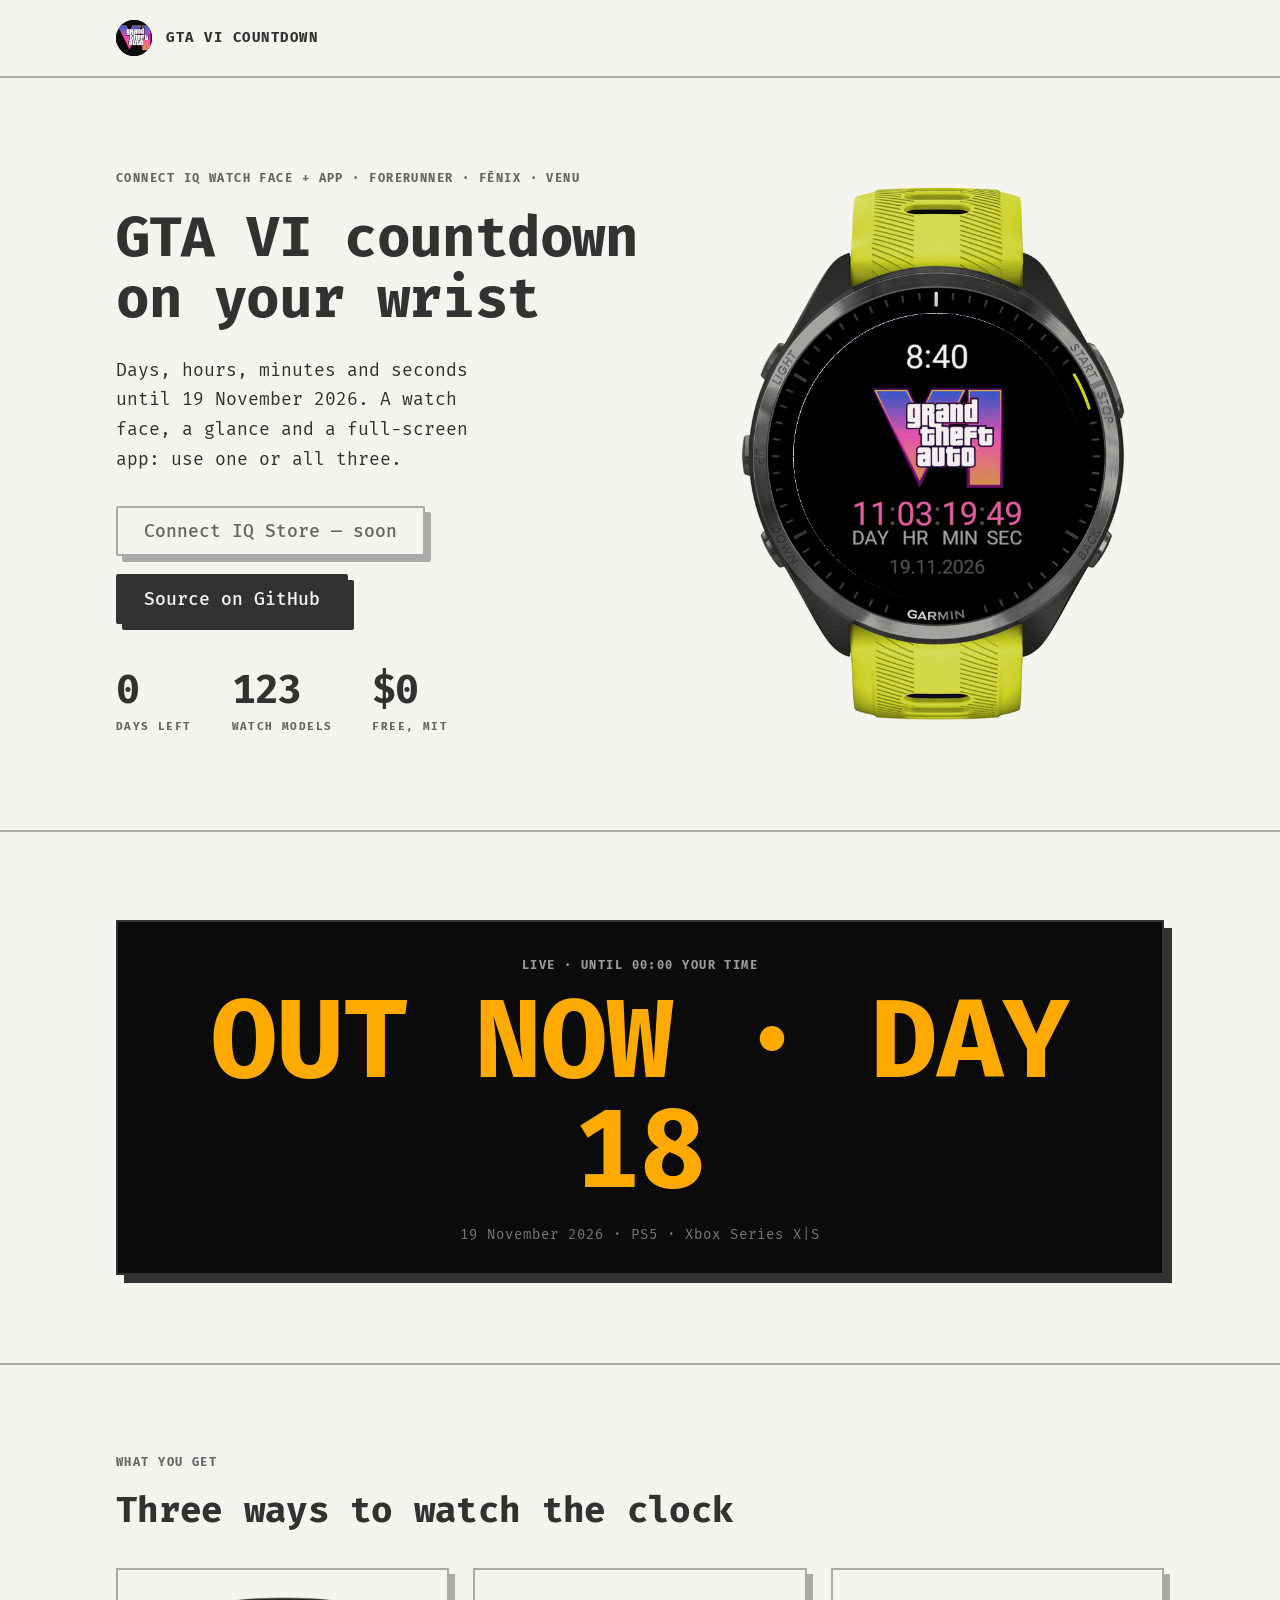
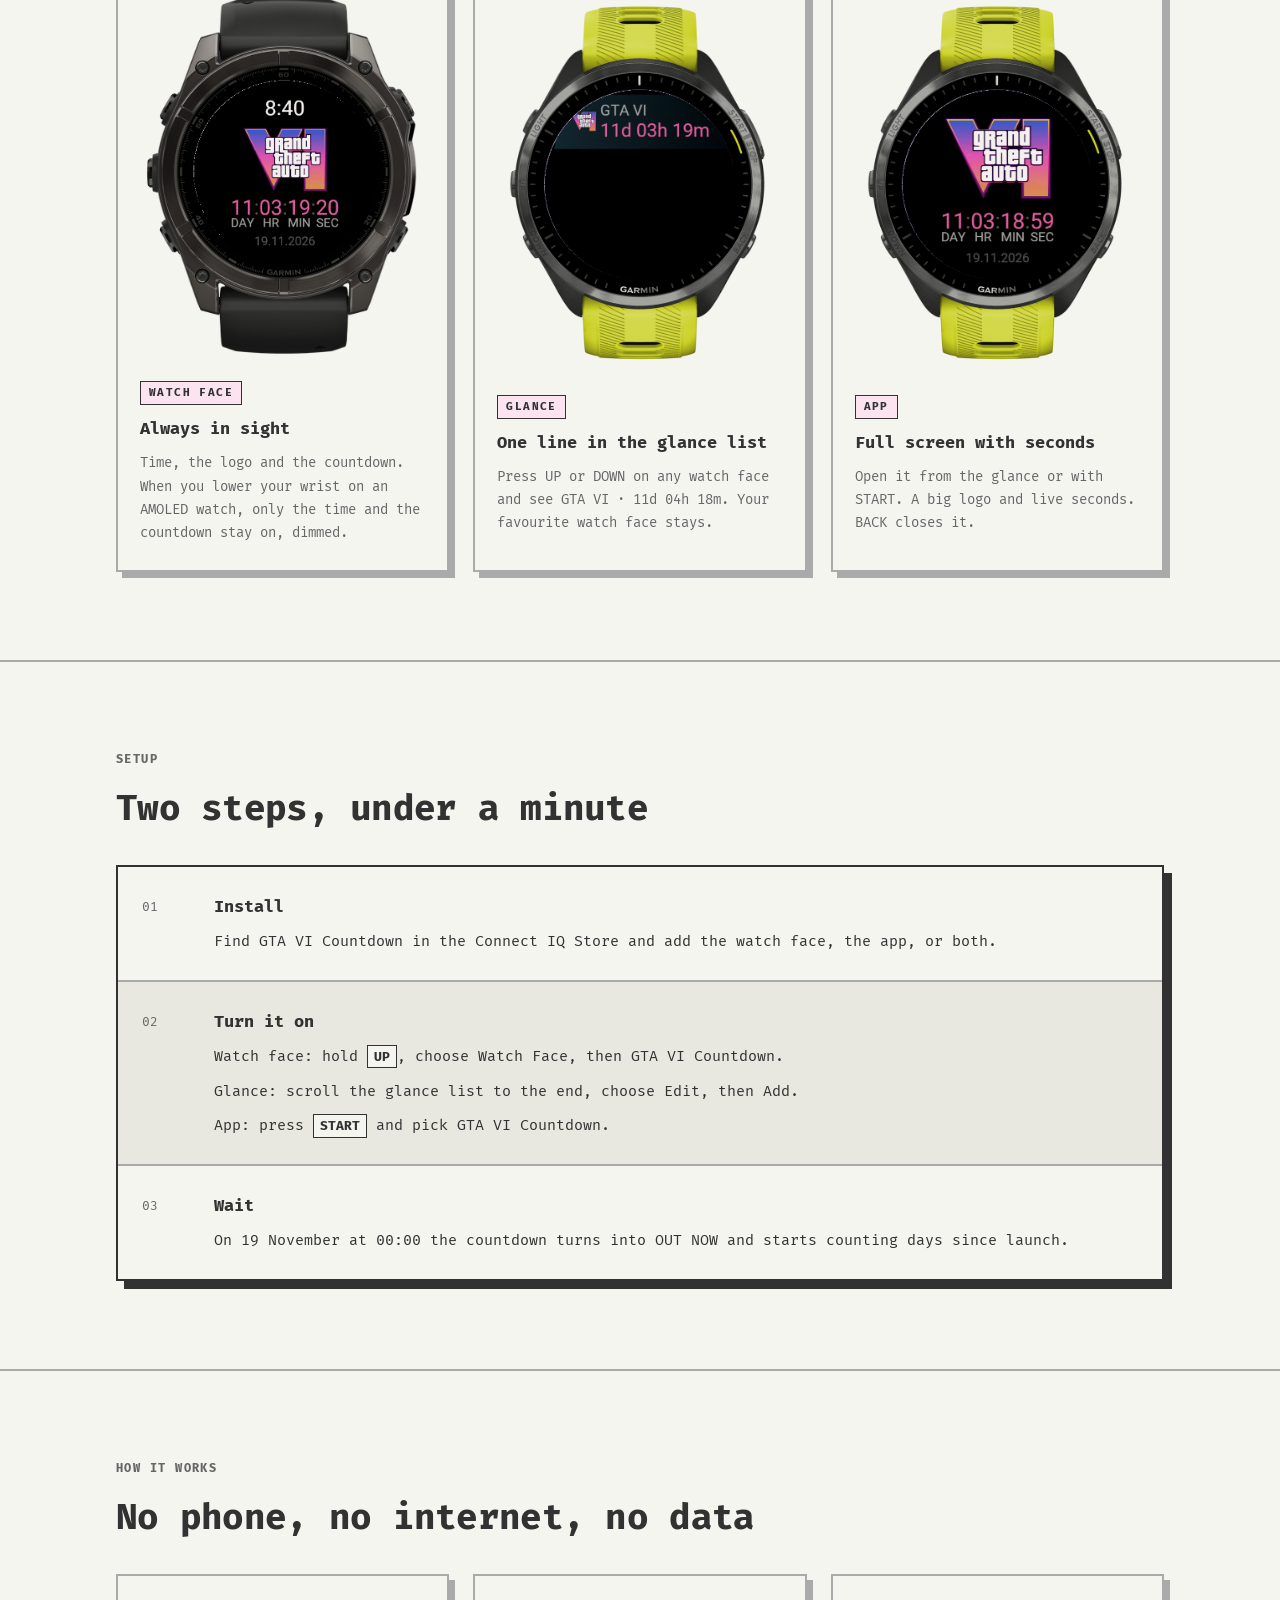
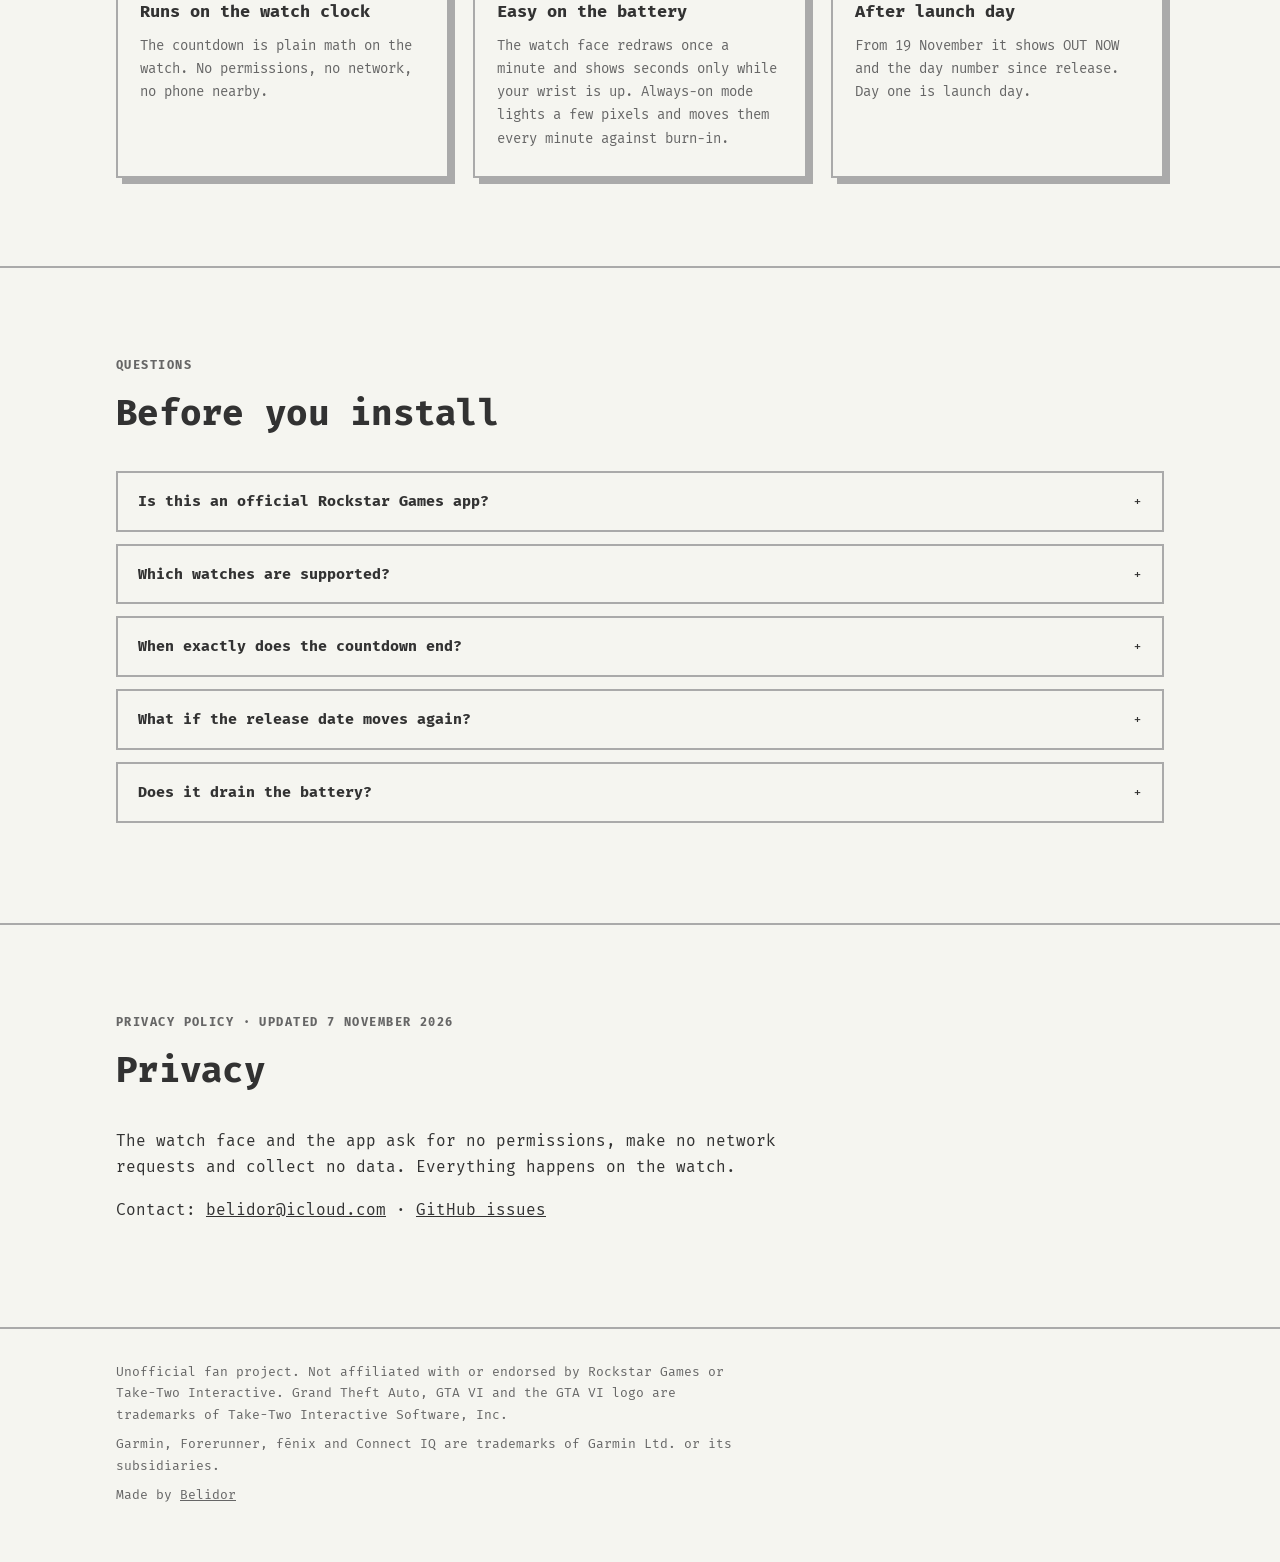
==== landing/index.html @ cf4cc546 "Deploy the landing to gta6.belidor.cc with GitHub Pages" ====
<!doctype html>
<html lang="en">
<head>
<meta charset="utf-8">
<meta name="viewport" content="width=device-width, initial-scale=1">
<title>GTA VI Countdown — on a Garmin watch</title>
<meta name="description" content="Days, hours, minutes and seconds until GTA VI, on your Garmin watch. A watch face, a glance and a full-screen app. Free and open source.">
<meta property="og:type" content="website">
<meta property="og:title" content="GTA VI Countdown on a Garmin watch">
<meta property="og:description" content="A watch face, a glance and a full-screen app that count down to 19 November 2026.">
<meta property="og:url" content="https://gta6.belidor.cc/">
<meta property="og:image" content="https://gta6.belidor.cc/img/og.png">
<meta name="twitter:card" content="summary_large_image">
<link rel="icon" href="img/icon.png">
<link rel="preconnect" href="https://fonts.googleapis.com">
<link rel="preconnect" href="https://fonts.gstatic.com" crossorigin>
<link rel="stylesheet" href="https://fonts.googleapis.com/css2?family=Fira+Mono:wght@400;500;700&display=swap">
<link rel="stylesheet" href="style.css">
</head>
<body>

<header class="top">
    <div class="wrap">
        <a class="brand" href="#"><img src="img/icon.png" alt="" width="36" height="36">GTA VI COUNTDOWN</a>
    </div>
</header>

<main>

<section class="hero">
    <div class="wrap">
        <div>
            <p class="eyebrow">Connect IQ watch face + app · Forerunner · fēnix · Venu</p>
            <h1>GTA VI countdown on your wrist</h1>
            <p class="lead">Days, hours, minutes and seconds until 19 November 2026. A watch face, a glance and a full-screen app: use one or all three.</p>
            <div class="buttons">
                <a class="btn btn-light" href="#setup">Connect IQ Store — soon</a>
                <a class="btn btn-dark" href="https://github.com/Belidor/gta6-countdown">Source on GitHub</a>
            </div>
            <div class="stats">
                <div class="stat"><b id="stat-days">12</b><span>Days left</span></div>
                <div class="stat"><b>123</b><span>Watch models</span></div>
                <div class="stat"><b>$0</b><span>Free, MIT</span></div>
            </div>
        </div>
        <div class="hero-watch">
            <img src="img/watch-face.png" width="682" height="913" alt="Forerunner 965 with the GTA VI Countdown watch face">
        </div>
    </div>
</section>

<section>
    <div class="wrap">
        <div class="live" aria-live="off">
            <p class="eyebrow">Live · until 00:00 your time</p>
            <div class="digits" id="digits">
                <div class="unit"><span class="num" data-part="d">00</span><span class="label">DAYS</span></div>
                <span class="sep">:</span>
                <div class="unit"><span class="num" data-part="h">00</span><span class="label">HRS</span></div>
                <span class="sep">:</span>
                <div class="unit"><span class="num" data-part="m">00</span><span class="label">MIN</span></div>
                <span class="sep">:</span>
                <div class="unit"><span class="num" data-part="s">00</span><span class="label">SEC</span></div>
            </div>
            <div class="out" id="out" hidden>OUT NOW</div>
            <p class="date">19 November 2026 · PS5 · Xbox Series X|S</p>
        </div>
    </div>
</section>

<section>
    <div class="wrap">
        <p class="eyebrow">What you get</p>
        <h2>Three ways to watch the clock</h2>
        <div class="cards">
            <article class="card">
                <img src="img/card-face.png" width="682" height="913" alt="fēnix 8 with the watch face" loading="lazy">
                <span class="tag">WATCH FACE</span>
                <h3>Always in sight</h3>
                <p>Time, the logo and the countdown. When you lower your wrist on an AMOLED watch, only the time and the countdown stay on, dimmed.</p>
            </article>
            <article class="card">
                <img src="img/card-glance.png" width="682" height="913" alt="The countdown in the glance list" loading="lazy">
                <span class="tag">GLANCE</span>
                <h3>One line in the glance list</h3>
                <p>Press UP or DOWN on any watch face and see GTA VI · 11d 04h 18m. Your favourite watch face stays.</p>
            </article>
            <article class="card">
                <img src="img/card-app.png" width="682" height="913" alt="The full-screen app with seconds" loading="lazy">
                <span class="tag">APP</span>
                <h3>Full screen with seconds</h3>
                <p>Open it from the glance or with START. A big logo and live seconds. BACK closes it.</p>
            </article>
        </div>
    </div>
</section>

<section id="setup">
    <div class="wrap">
        <p class="eyebrow">Setup</p>
        <h2>Two steps, under a minute</h2>
        <div class="steps">
            <div class="step">
                <span class="n">01</span>
                <div>
                    <h3>Install</h3>
                    <p>Find GTA VI Countdown in the Connect IQ Store and add the watch face, the app, or both.</p>
                </div>
            </div>
            <div class="step">
                <span class="n">02</span>
                <div>
                    <h3>Turn it on</h3>
                    <p>Watch face: hold <span class="kbd">UP</span>, choose Watch Face, then GTA VI Countdown.</p>
                    <p>Glance: scroll the glance list to the end, choose Edit, then Add.</p>
                    <p>App: press <span class="kbd">START</span> and pick GTA VI Countdown.</p>
                </div>
            </div>
            <div class="step">
                <span class="n">03</span>
                <div>
                    <h3>Wait</h3>
                    <p>On 19 November at 00:00 the countdown turns into OUT NOW and starts counting days since launch.</p>
                </div>
            </div>
        </div>
    </div>
</section>

<section>
    <div class="wrap">
        <p class="eyebrow">How it works</p>
        <h2>No phone, no internet, no data</h2>
        <div class="cards">
            <article class="card">
                <h3>Runs on the watch clock</h3>
                <p>The countdown is plain math on the watch. No permissions, no network, no phone nearby.</p>
            </article>
            <article class="card">
                <h3>Easy on the battery</h3>
                <p>The watch face redraws once a minute and shows seconds only while your wrist is up. Always-on mode lights a few pixels and moves them every minute against burn-in.</p>
            </article>
            <article class="card">
                <h3>After launch day</h3>
                <p>From 19 November it shows OUT NOW and the day number since release. Day one is launch day.</p>
            </article>
        </div>
    </div>
</section>

<section>
    <div class="wrap">
        <p class="eyebrow">Questions</p>
        <h2>Before you install</h2>
        <details>
            <summary>Is this an official Rockstar Games app?</summary>
            <div class="answer"><p>No. It is an unofficial fan project. It is not affiliated with or endorsed by Rockstar Games or Take-Two Interactive.</p></div>
        </details>
        <details>
            <summary>Which watches are supported?</summary>
            <div class="answer">
                <p>123 Garmin models with Connect IQ 3.0 or newer and a color screen: Forerunner, fēnix, epix, Enduro, Venu, vívoactive, MARQ, Descent, D2, Approach and Instinct 3 AMOLED.</p>
                <p>The glance needs Connect IQ 4.0 or newer, for example Forerunner 965, fēnix 7 or Venu 2. On older watches the app is in the apps list.</p>
            </div>
        </details>
        <details>
            <summary>When exactly does the countdown end?</summary>
            <div class="answer"><p>At 00:00 on 19 November by your watch clock, in your time zone. Store unlock times can differ by region.</p></div>
        </details>
        <details>
            <summary>What if the release date moves again?</summary>
            <div class="answer"><p>The date gets updated, and Connect IQ delivers the update to your watch.</p></div>
        </details>
        <details>
            <summary>Does it drain the battery?</summary>
            <div class="answer"><p>No more than a regular digital watch face. It draws text once a minute, and seconds only while your wrist is up.</p></div>
        </details>
    </div>
</section>

<section class="privacy" id="privacy">
    <div class="wrap">
        <p class="eyebrow">Privacy policy · updated 7 November 2026</p>
        <h2>Privacy</h2>
        <p>The watch face and the app ask for no permissions, make no network requests and collect no data. Everything happens on the watch.</p>
        <p>Contact: <a href="mailto:belidor@icloud.com">belidor@icloud.com</a> · <a href="https://github.com/Belidor/gta6-countdown/issues">GitHub issues</a></p>
    </div>
</section>

</main>

<footer>
    <div class="wrap">
        <p>Unofficial fan project. Not affiliated with or endorsed by Rockstar Games or Take-Two Interactive. Grand Theft Auto, GTA VI and the GTA VI logo are trademarks of Take-Two Interactive Software, Inc.</p>
        <p>Garmin, Forerunner, fēnix and Connect IQ are trademarks of Garmin Ltd. or its subsidiaries.</p>
        <p>Made by <a href="https://github.com/Belidor">Belidor</a></p>
    </div>
</footer>

<script src="main.js"></script>
</body>
</html>
---- landing/style.css ----
:root {
    --bg: #F5F5F0;
    --fg: #323232;
    --surface: #E8E8E0;
    --accent: #FBE4EF;
    --border: #AAAAAA;
    --muted: #666666;
    --pink: #E0338A;
    --pink-screen: #FF55AA;
    --orange: #FFAA00;
    --screen: #0B0B0B;
    --mono: 'Fira Mono', ui-monospace, 'Courier New', monospace;
}

* { box-sizing: border-box; }

html { -webkit-text-size-adjust: 100%; }

body {
    margin: 0;
    background: var(--bg);
    color: var(--fg);
    font-family: var(--mono);
    font-size: 16px;
    line-height: 1.65;
}

a { color: inherit; }

code, pre { font-family: var(--mono); }

.wrap {
    max-width: 1080px;
    margin: 0 auto;
    padding: 0 16px;
}

/* Header */
.top {
    border-bottom: 2px solid var(--border);
}
.top .wrap {
    display: flex;
    align-items: center;
    justify-content: space-between;
    height: 76px;
}
.brand {
    display: flex;
    align-items: center;
    gap: 14px;
    text-decoration: none;
    font-weight: 700;
    letter-spacing: 1.5px;
    font-size: 14px;
}
.brand img { width: 36px; height: 36px; border-radius: 50%; background: var(--screen); }

/* Section scaffolding */
section { padding: 88px 0; }
section + section { border-top: 2px solid var(--border); }
.eyebrow {
    margin: 0 0 18px;
    font-size: 12px;
    font-weight: 700;
    letter-spacing: 1.44px;
    color: var(--muted);
    text-transform: uppercase;
}
h1 {
    margin: 0 0 26px;
    font-size: clamp(38px, 6vw, 56px);
    line-height: 1.1;
    letter-spacing: -1.4px;
    font-weight: 700;
}
h2 {
    margin: 0 0 36px;
    font-size: clamp(28px, 4vw, 36px);
    line-height: 1.15;
    letter-spacing: -0.72px;
    font-weight: 700;
}
h3 { margin: 0 0 8px; font-size: 17px; font-weight: 700; }
.lead { margin: 0 0 32px; font-size: 18px; max-width: 34ch; }
.muted { color: var(--muted); }

/* Hero */
.hero .wrap {
    display: grid;
    grid-template-columns: minmax(0, 1.1fr) minmax(0, 0.9fr);
    gap: 40px;
    align-items: center;
}
.hero-watch { display: flex; justify-content: center; }
.hero-watch img { width: min(100%, 430px); height: auto; mix-blend-mode: multiply; }

.buttons { display: flex; flex-wrap: wrap; gap: 18px; margin-bottom: 44px; }
.btn {
    display: inline-block;
    padding: 14px 26px;
    font: 500 18px/1 var(--mono);
    text-decoration: none;
    border: 2px solid var(--fg);
    border-radius: 2px;
    box-shadow: 6px 6px 0 var(--fg);
    transition: transform 0.08s, box-shadow 0.08s;
}
.btn:hover { transform: translate(2px, 2px); box-shadow: 4px 4px 0 var(--fg); }
.btn:active { transform: translate(6px, 6px); box-shadow: 0 0 0 var(--fg); }
.btn-dark { background: var(--fg); color: var(--bg); }
.btn-light { background: var(--bg); color: var(--muted); border-color: var(--border); box-shadow: 6px 6px 0 var(--border); }
.btn-light:hover { box-shadow: 4px 4px 0 var(--border); }

.stats { display: flex; flex-wrap: wrap; gap: 40px; }
.stat b { display: block; font-size: 40px; line-height: 1.1; letter-spacing: -1px; }
.stat span { font-size: 11px; font-weight: 700; letter-spacing: 1.4px; color: var(--muted); text-transform: uppercase; }

/* Live countdown */
.live {
    border: 2px solid var(--fg);
    box-shadow: 8px 8px 0 var(--fg);
    background: var(--screen);
    color: #fff;
    padding: 34px 24px 26px;
    text-align: center;
}
.live .eyebrow { color: #9a9a9a; margin-bottom: 10px; }
.digits {
    display: flex;
    justify-content: center;
    align-items: flex-start;
    gap: clamp(4px, 1.5vw, 14px);
    font-weight: 500;
}
.digits .unit { display: flex; flex-direction: column; align-items: center; }
.digits .num {
    font-size: clamp(44px, 11vw, 120px);
    line-height: 1;
    color: var(--pink-screen);
    font-variant-numeric: tabular-nums;
}
.digits .sep { font-size: clamp(44px, 11vw, 120px); line-height: 1; color: #555; }
.digits .label { margin-top: 10px; font-size: clamp(11px, 1.6vw, 14px); letter-spacing: 2px; color: #aaa; }
.live .out { font-size: clamp(44px, 11vw, 110px); line-height: 1; color: var(--orange); font-weight: 700; }
.live .date { margin: 18px 0 0; color: #777; font-size: 14px; letter-spacing: 1px; }

/* Cards */
.cards { display: grid; grid-template-columns: repeat(3, minmax(0, 1fr)); gap: 24px; }
.card {
    border: 2px solid var(--border);
    background: var(--bg);
    box-shadow: 6px 6px 0 var(--border);
    padding: 22px 22px 26px;
}
.card img { display: block; width: 100%; height: auto; margin: 0 0 18px; mix-blend-mode: multiply; }
.card p { margin: 0; font-size: 14px; color: var(--muted); }
.card .tag {
    display: inline-block;
    margin-bottom: 10px;
    padding: 2px 8px;
    font-size: 11px;
    font-weight: 700;
    letter-spacing: 1.4px;
    background: var(--accent);
    border: 1px solid var(--fg);
}

/* Steps */
.steps { border: 2px solid var(--fg); box-shadow: 8px 8px 0 var(--fg); }
.step { display: grid; grid-template-columns: 56px minmax(0, 1fr); gap: 16px; padding: 26px 24px; }
.step + .step { border-top: 2px solid var(--border); }
.step:nth-child(even) { background: var(--surface); }
.step .n { font-size: 13px; color: var(--muted); padding-top: 3px; }
.step p { margin: 0 0 10px; font-size: 15px; }
.step p:last-child { margin-bottom: 0; }
.kbd {
    display: inline-block;
    padding: 0 6px;
    border: 1px solid var(--fg);
    background: var(--bg);
    font-size: 13px;
    font-weight: 700;
}

/* FAQ */
details {
    border: 2px solid var(--border);
    background: var(--bg);
    margin-bottom: 12px;
}
summary {
    list-style: none;
    cursor: pointer;
    padding: 16px 20px;
    font-weight: 700;
    font-size: 15px;
    display: flex;
    justify-content: space-between;
    gap: 16px;
}
summary::-webkit-details-marker { display: none; }
summary::after { content: '+'; font-weight: 400; }
details[open] summary::after { content: '−'; }
details[open] { border-color: var(--fg); }
details .answer { padding: 0 20px 18px; font-size: 15px; color: var(--muted); }
details .answer p { margin: 0 0 10px; }

/* Privacy + footer */
.privacy p { max-width: 70ch; }
footer { border-top: 2px solid var(--border); padding: 32px 0 48px; font-size: 13px; color: var(--muted); }
footer p { margin: 0 0 8px; max-width: 80ch; }

/* Phones */
@media (max-width: 820px) {
    section { padding: 60px 0; }
    .hero .wrap { grid-template-columns: minmax(0, 1fr); }
    .hero-watch { order: -1; }
    .hero-watch img { width: min(78%, 340px); }
    .cards { grid-template-columns: minmax(0, 1fr); }
    .stats { gap: 28px; }
    .step { grid-template-columns: minmax(0, 1fr); gap: 4px; padding: 22px 18px; }
    .live { padding: 26px 10px 20px; box-shadow: 6px 6px 0 var(--fg); }
}

[hidden] { display: none !important; }
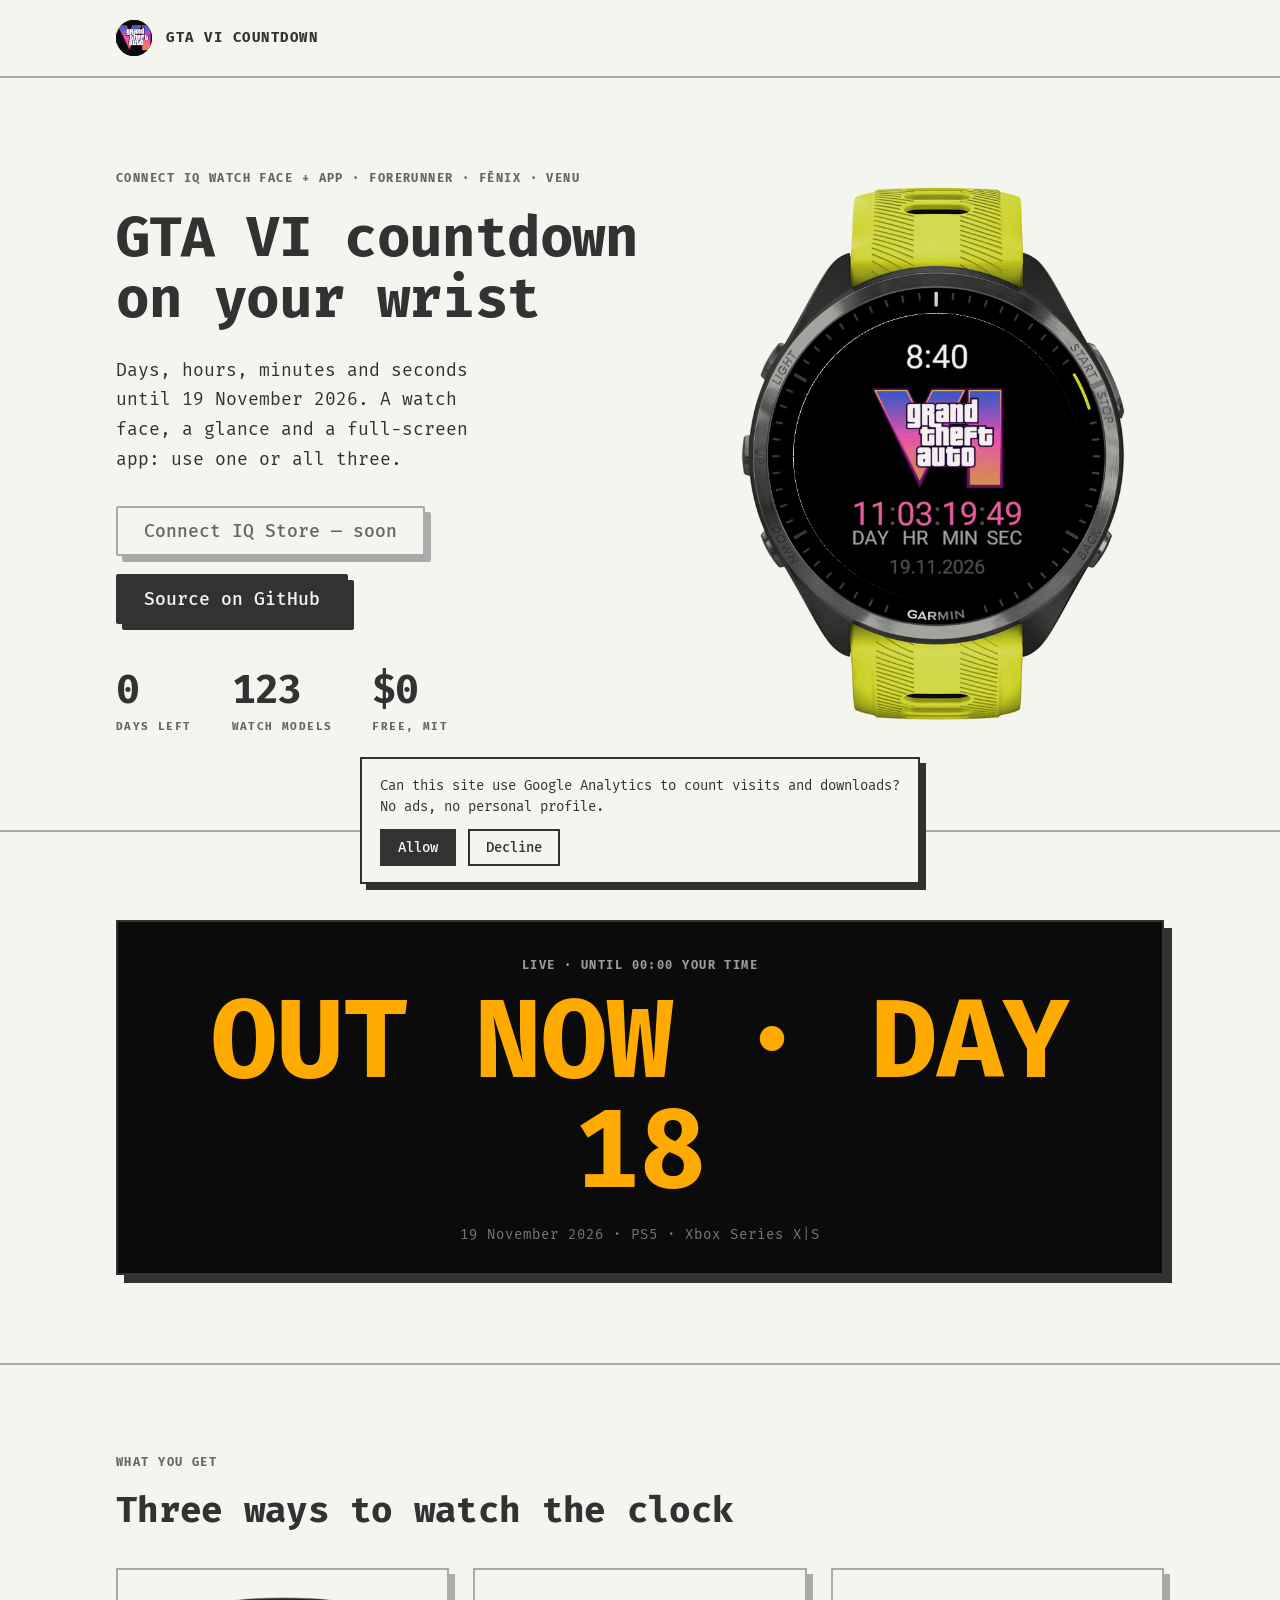
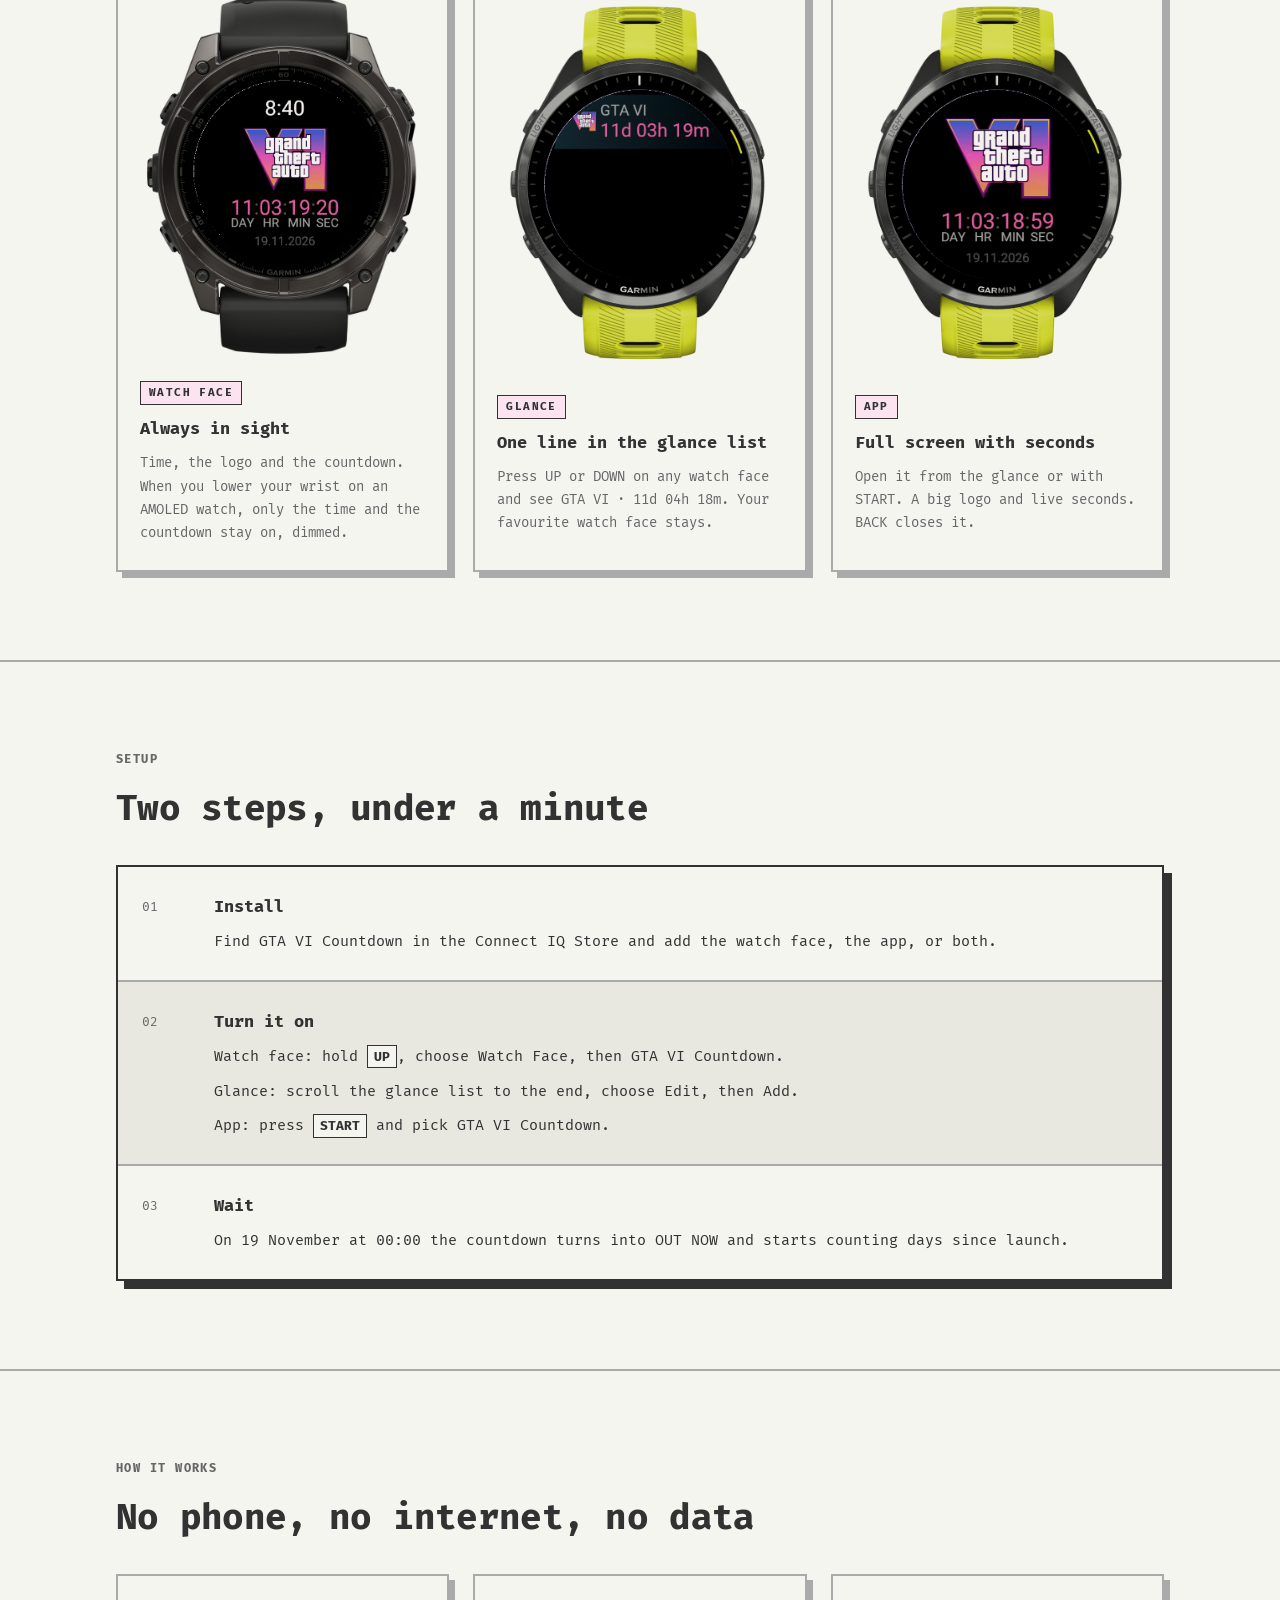
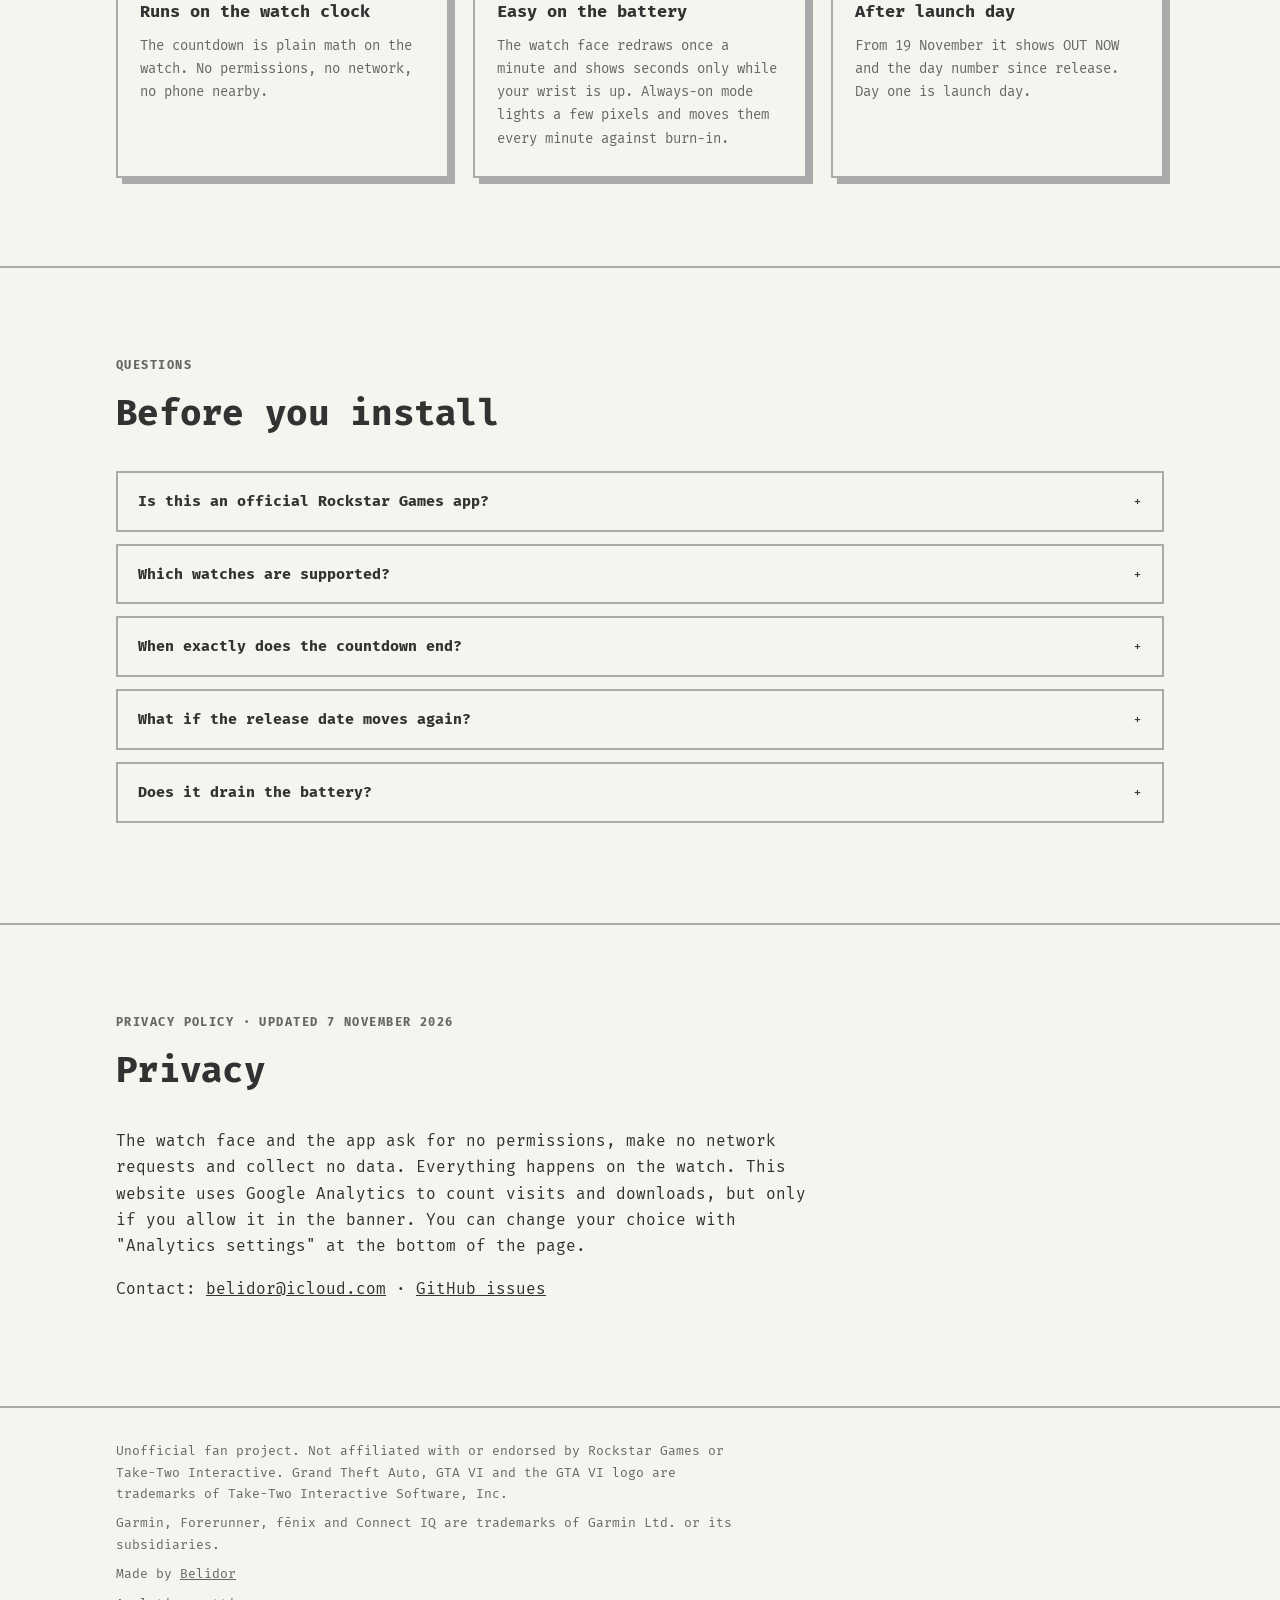
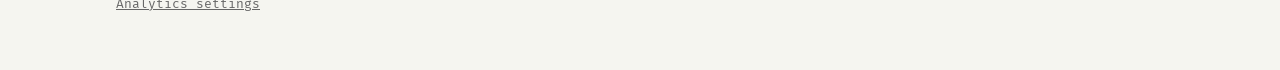
==== commit 4cd73e41: "Landing: 3 design variants with game frames, sideload install section, Google Analytics with consent" ====
--- a/landing/index.html
+++ b/landing/index.html
@@ -8,8 +8,8 @@
 <meta property="og:type" content="website">
 <meta property="og:title" content="GTA VI Countdown on a Garmin watch">
 <meta property="og:description" content="A watch face, a glance and a full-screen app that count down to 19 November 2026.">
-<meta property="og:url" content="https://gta6.belidor.cc/">
-<meta property="og:image" content="https://gta6.belidor.cc/img/og.png">
+<meta property="og:url" content="https://gta6-garmin.belidor.cc/">
+<meta property="og:image" content="https://gta6-garmin.belidor.cc/img/og.png">
 <meta name="twitter:card" content="summary_large_image">
 <link rel="icon" href="img/icon.png">
 <link rel="preconnect" href="https://fonts.googleapis.com">
@@ -182,7 +182,7 @@
     <div class="wrap">
         <p class="eyebrow">Privacy policy · updated 7 November 2026</p>
         <h2>Privacy</h2>
-        <p>The watch face and the app ask for no permissions, make no network requests and collect no data. Everything happens on the watch.</p>
+        <p>The watch face and the app ask for no permissions, make no network requests and collect no data. Everything happens on the watch. This website uses Google Analytics to count visits and downloads, but only if you allow it in the banner. You can change your choice with "Analytics settings" at the bottom of the page.</p>
         <p>Contact: <a href="mailto:belidor@icloud.com">belidor@icloud.com</a> · <a href="https://github.com/Belidor/gta6-countdown/issues">GitHub issues</a></p>
     </div>
 </section>
@@ -198,5 +198,6 @@
 </footer>
 
 <script src="main.js"></script>
+<script src="analytics.js" defer></script>
 </body>
 </html>
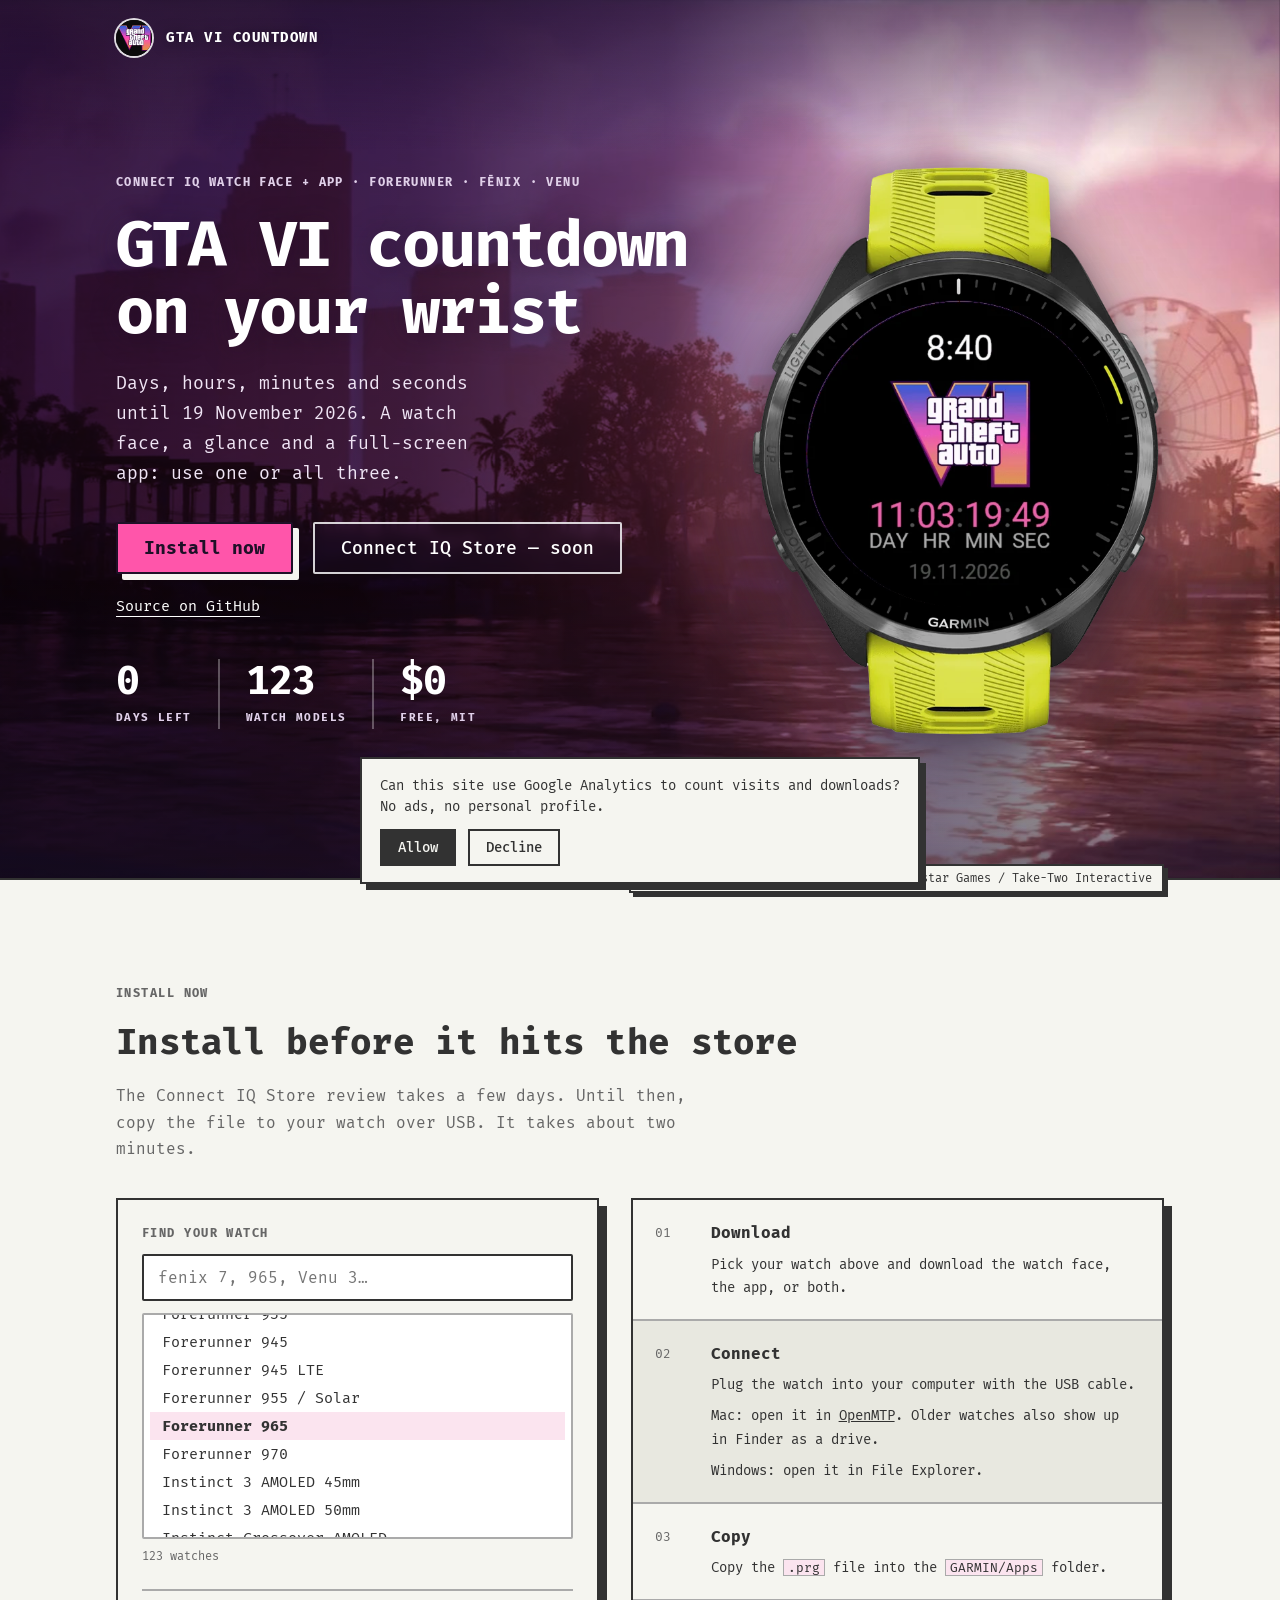
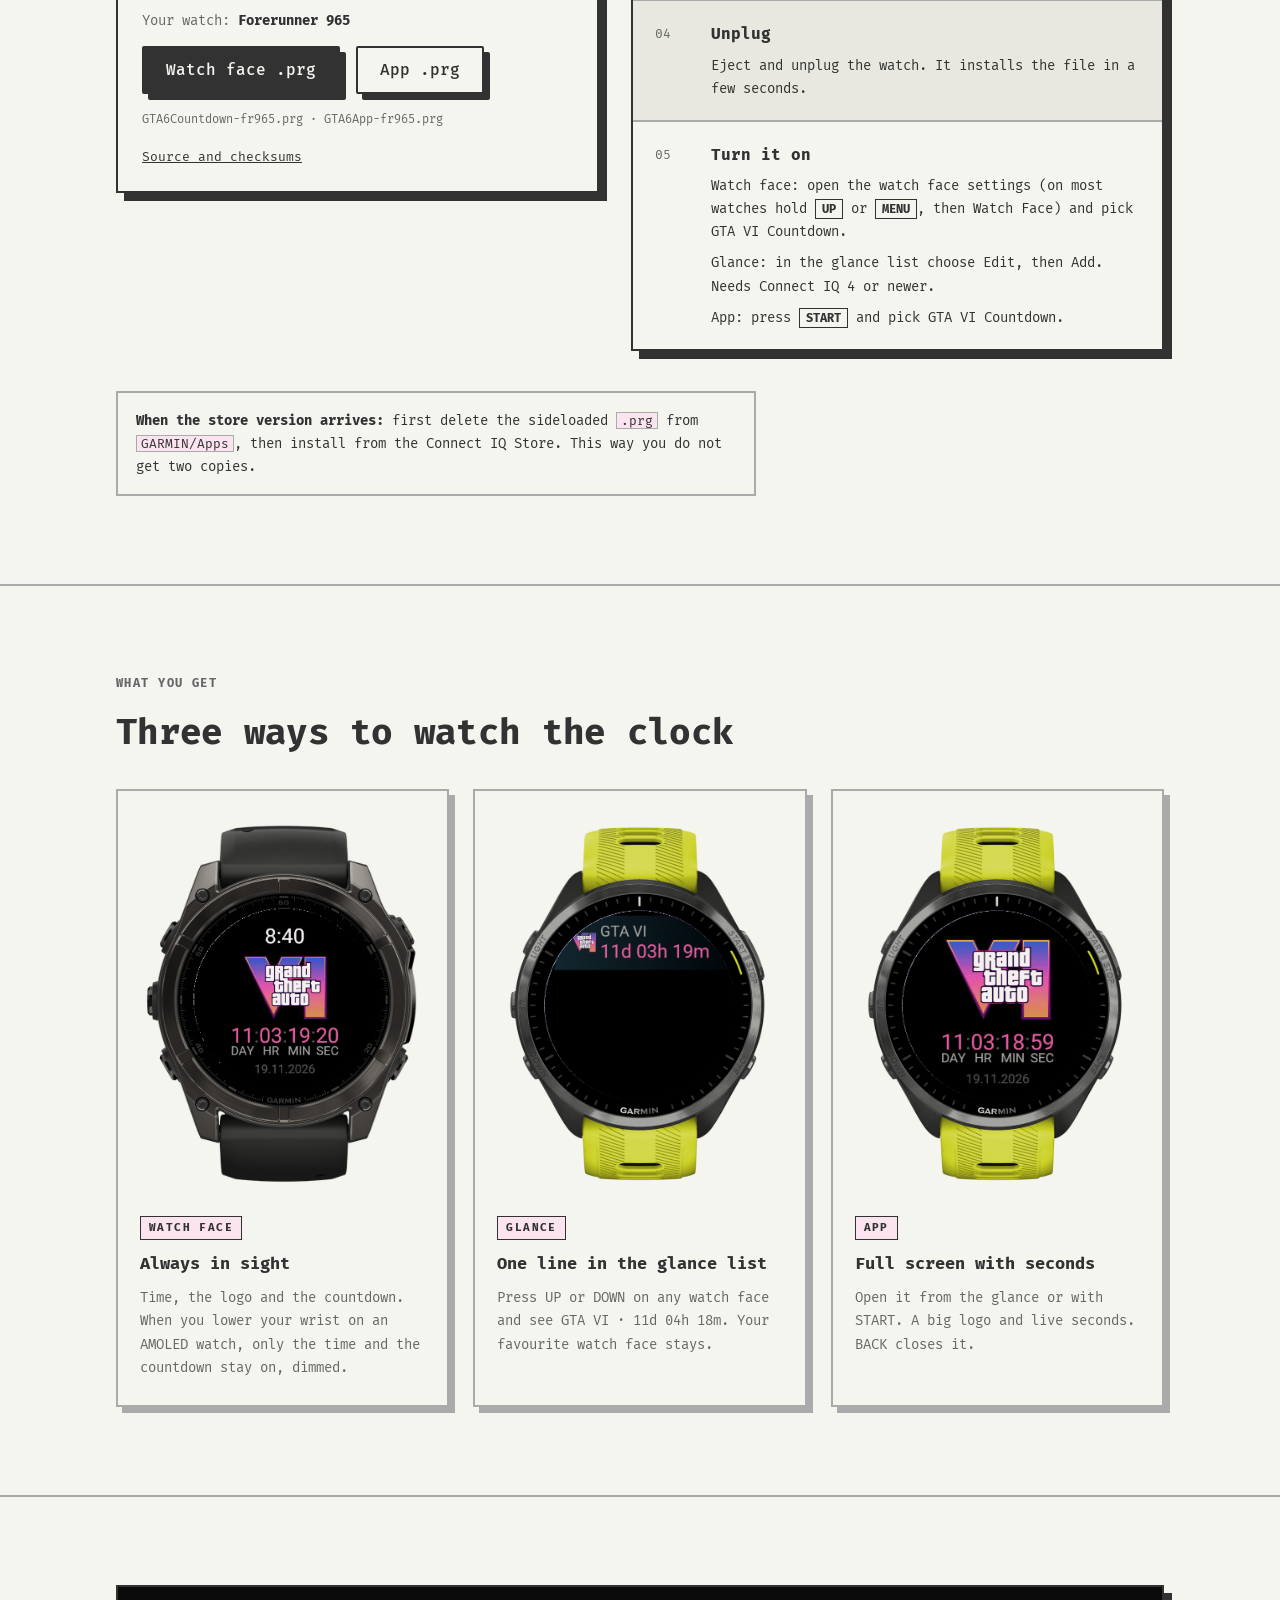
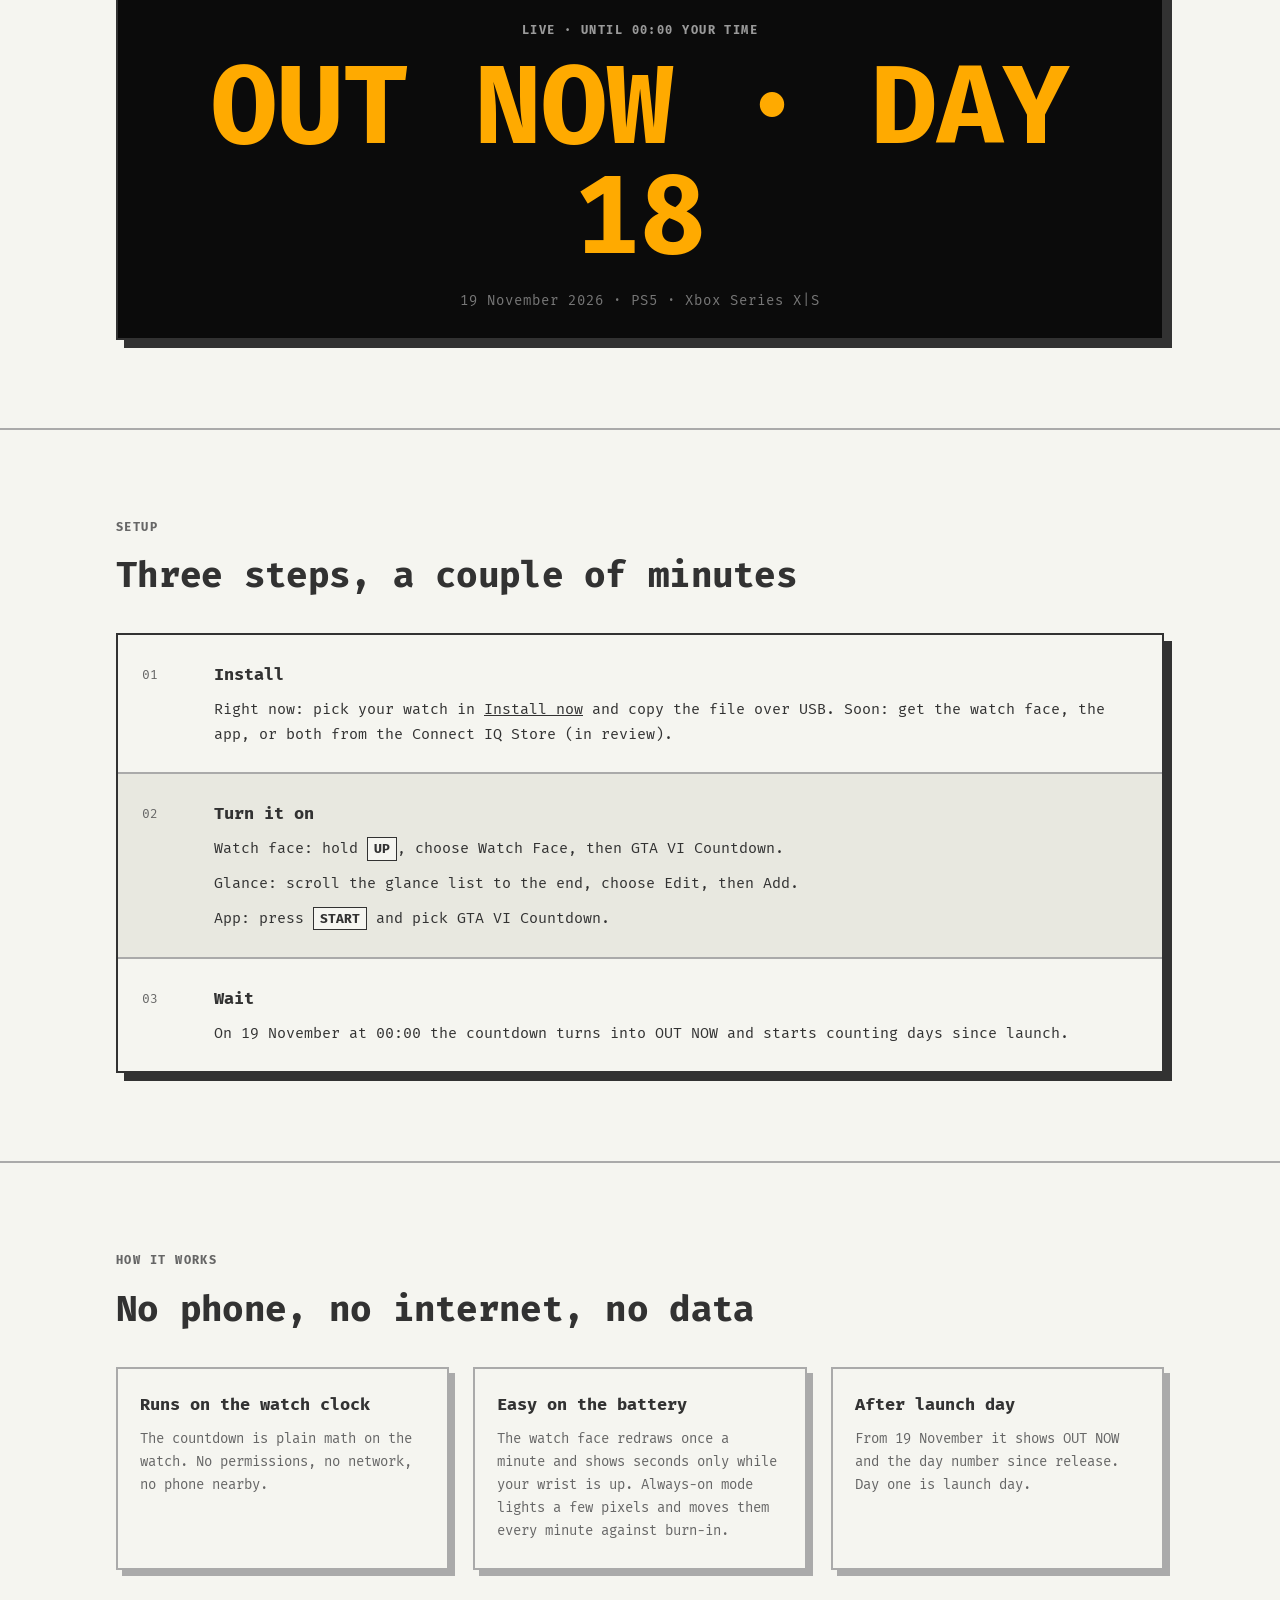
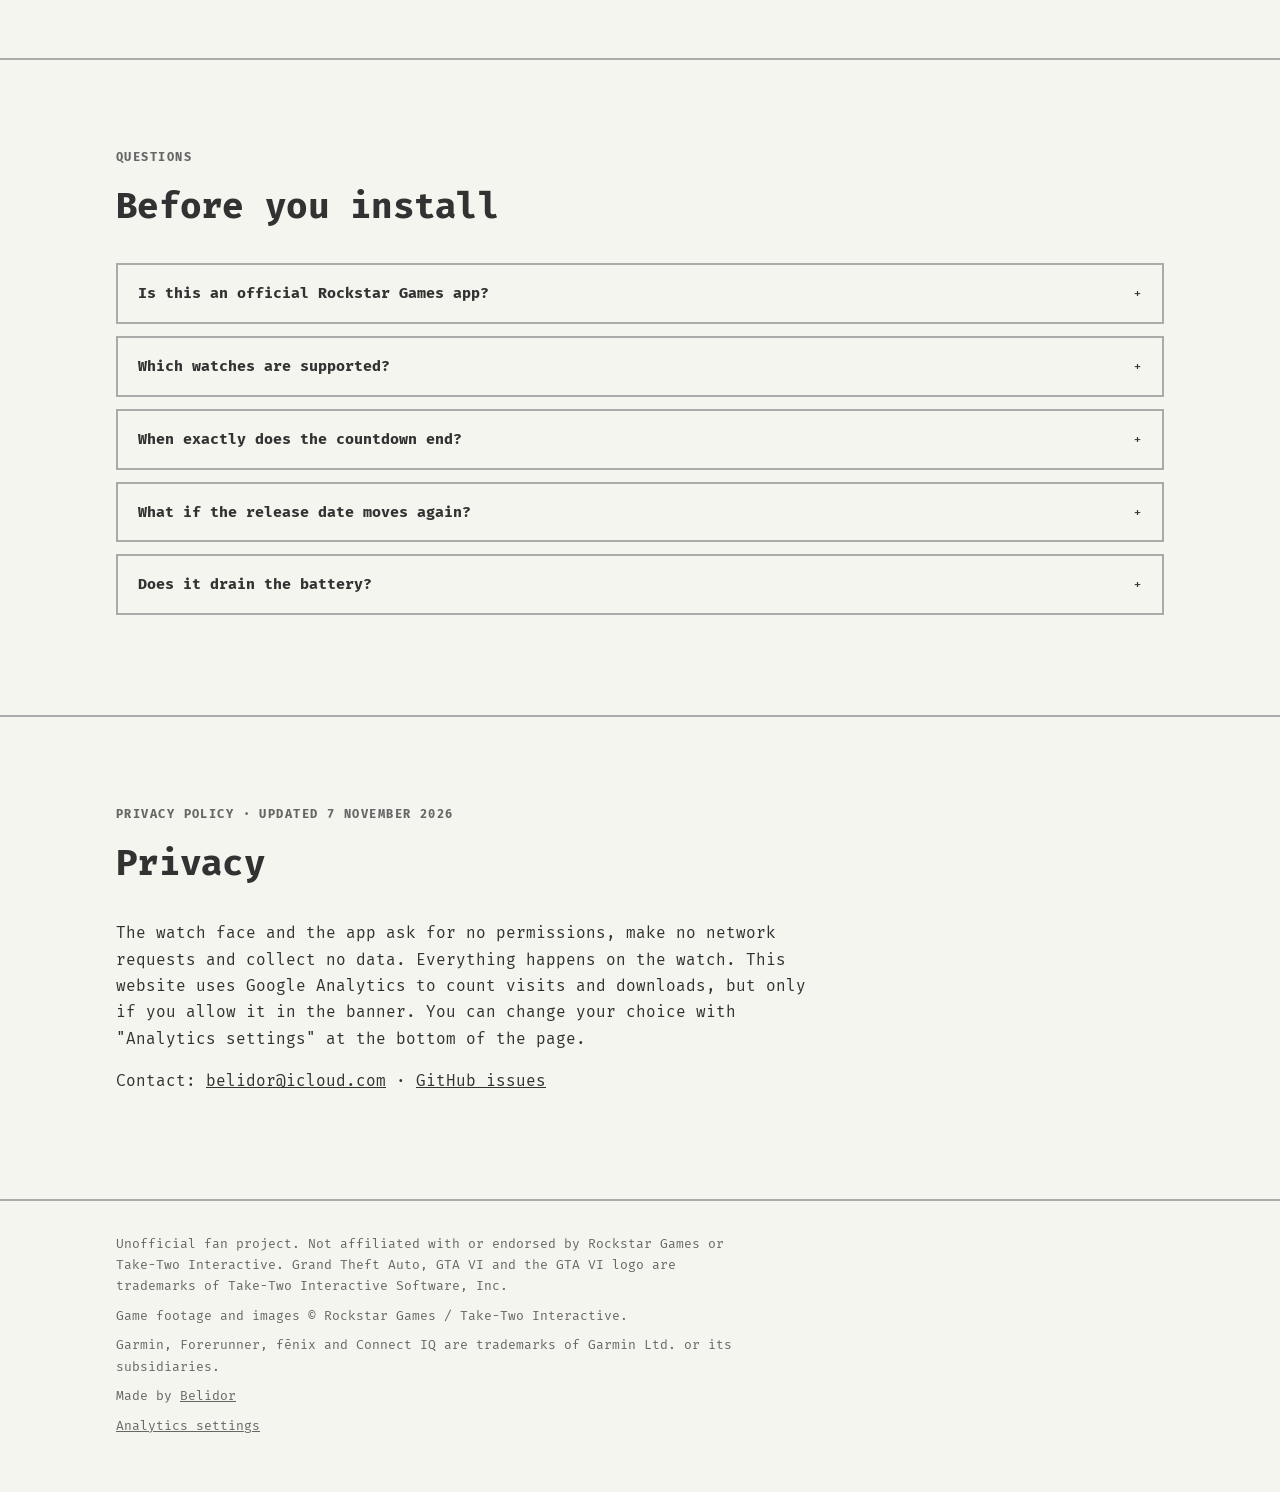
==== commit a80cecd5: "Main page: variant A with three-ways above the countdown; friendly README with banners" ====
--- a/landing/index.html
+++ b/landing/index.html
@@ -5,6 +5,7 @@
 <meta name="viewport" content="width=device-width, initial-scale=1">
 <title>GTA VI Countdown — on a Garmin watch</title>
 <meta name="description" content="Days, hours, minutes and seconds until GTA VI, on your Garmin watch. A watch face, a glance and a full-screen app. Free and open source.">
+<meta name="theme-color" content="#1E1027">
 <meta property="og:type" content="website">
 <meta property="og:title" content="GTA VI Countdown on a Garmin watch">
 <meta property="og:description" content="A watch face, a glance and a full-screen app that count down to 19 November 2026.">
@@ -12,10 +13,14 @@
 <meta property="og:image" content="https://gta6-garmin.belidor.cc/img/og.png">
 <meta name="twitter:card" content="summary_large_image">
 <link rel="icon" href="img/icon.png">
+<link rel="preload" as="image" href="img/game/vice-sunset-phone.jpg" media="(max-width: 640px)" fetchpriority="high">
+<link rel="preload" as="image" href="img/game/vice-sunset-1920.jpg" imagesrcset="img/game/vice-sunset-960.jpg 960w, img/game/vice-sunset-1920.jpg 1920w" imagesizes="max(100vw, 1720px)" media="(min-width: 641px)" fetchpriority="high">
 <link rel="preconnect" href="https://fonts.googleapis.com">
 <link rel="preconnect" href="https://fonts.gstatic.com" crossorigin>
 <link rel="stylesheet" href="https://fonts.googleapis.com/css2?family=Fira+Mono:wght@400;500;700&display=swap">
 <link rel="stylesheet" href="style.css">
+<link rel="stylesheet" href="install/install.css">
+<link rel="stylesheet" href="home.css">
 </head>
 <body>
 
@@ -27,24 +32,124 @@
 
 <main>
 
-<section class="hero">
-    <div class="wrap">
-        <div>
+<section class="cine" aria-labelledby="cine-title">
+    <picture class="cine-photo">
+        <source media="(max-width: 640px)" srcset="img/game/vice-sunset-phone.jpg" width="640" height="960">
+        <img src="img/game/vice-sunset-1920.jpg"
+             srcset="img/game/vice-sunset-960.jpg 960w, img/game/vice-sunset-1920.jpg 1920w"
+             sizes="max(100vw, 1720px)"
+             width="1920" height="960" alt="" fetchpriority="high" decoding="async">
+    </picture>
+    <div class="cine-shade" aria-hidden="true"></div>
+
+    <div class="wrap cine-grid">
+        <div class="cine-copy">
             <p class="eyebrow">Connect IQ watch face + app · Forerunner · fēnix · Venu</p>
-            <h1>GTA VI countdown on your wrist</h1>
+            <h1 id="cine-title"><span class="cine-line">GTA VI countdown</span> on your wrist</h1>
             <p class="lead">Days, hours, minutes and seconds until 19 November 2026. A watch face, a glance and a full-screen app: use one or all three.</p>
-            <div class="buttons">
-                <a class="btn btn-light" href="#setup">Connect IQ Store — soon</a>
-                <a class="btn btn-dark" href="https://github.com/Belidor/gta6-countdown">Source on GitHub</a>
-            </div>
+            <div class="cine-actions">
+                <a class="cine-btn cine-btn-primary" href="#install">Install now</a>
+                <a class="cine-btn cine-btn-ghost" href="#install">Connect IQ Store — soon</a>
+            </div>
+            <p class="cine-source"><a href="https://github.com/Belidor/gta6-countdown">Source on GitHub</a></p>
             <div class="stats">
                 <div class="stat"><b id="stat-days">12</b><span>Days left</span></div>
                 <div class="stat"><b>123</b><span>Watch models</span></div>
                 <div class="stat"><b>$0</b><span>Free, MIT</span></div>
             </div>
         </div>
-        <div class="hero-watch">
-            <img src="img/watch-face.png" width="682" height="913" alt="Forerunner 965 with the GTA VI Countdown watch face">
+        <div class="cine-watch">
+            <picture>
+                <source type="image/webp" srcset="img/watch-965-cutout.webp">
+                <img src="img/watch-965-cutout.png" width="610" height="848" alt="Forerunner 965 with the GTA VI Countdown watch face">
+            </picture>
+        </div>
+    </div>
+
+    <p class="cine-credit">Vice City, GTA VI launch trailer. ©&nbsp;Rockstar&nbsp;Games / Take-Two&nbsp;Interactive</p>
+</section>
+
+<section id="install" class="ins">
+    <div class="wrap">
+        <p class="eyebrow">Install now</p>
+        <h2>Install before it hits the store</h2>
+        <p class="ins-lead">The Connect IQ Store review takes a few days. Until then, copy the file to your watch over USB. It takes about two minutes.</p>
+
+        <div class="ins-grid">
+            <div class="ins-pick">
+                <label class="ins-label" for="ins-search">Find your watch</label>
+                <input class="ins-search" id="ins-search" type="search" placeholder="fenix 7, 965, Venu 3…" autocomplete="off" autocapitalize="off" spellcheck="false" aria-controls="ins-device" aria-describedby="ins-count">
+                <select class="ins-list" id="ins-device" size="7" aria-label="Watch model">
+                    <option value="fr965" selected>Forerunner 965</option>
+                </select>
+                <p class="ins-count" id="ins-count" aria-live="polite">123 watches</p>
+
+                <p class="ins-chosen">Your watch: <b id="ins-name">Forerunner 965</b></p>
+                <div class="ins-buttons">
+                    <a class="ins-btn ins-btn-dark" id="ins-face" data-kind="face" href="https://github.com/Belidor/gta6-countdown/releases/download/sideload-v1/GTA6Countdown-fr965.prg">Watch face .prg</a>
+                    <a class="ins-btn ins-btn-light" id="ins-app" data-kind="app" href="https://github.com/Belidor/gta6-countdown/releases/download/sideload-v1/GTA6App-fr965.prg">App .prg</a>
+                </div>
+                <p class="ins-files" id="ins-files">GTA6Countdown-fr965.prg · GTA6App-fr965.prg</p>
+                <p class="ins-hint" id="ins-glance" hidden>Glance not supported on this watch: it needs Connect IQ 4. Open the app from the apps list instead.</p>
+                <p class="ins-hint" id="ins-error" hidden>Could not load the watch list. All files are on the release page below.</p>
+                <p class="ins-source"><a href="https://github.com/Belidor/gta6-countdown/releases/tag/sideload-v1">Source and checksums</a></p>
+            </div>
+
+            <ol class="ins-steps">
+                <li>
+                    <h3>Download</h3>
+                    <p>Pick your watch above and download the watch face, the app, or both.</p>
+                </li>
+                <li>
+                    <h3>Connect</h3>
+                    <p>Plug the watch into your computer with the USB cable.</p>
+                    <p>Mac: open it in <a href="https://openmtp.ganeshrvel.com/">OpenMTP</a>. Older watches also show up in Finder as a drive.</p>
+                    <p>Windows: open it in File Explorer.</p>
+                </li>
+                <li>
+                    <h3>Copy</h3>
+                    <p>Copy the <code>.prg</code> file into the <code>GARMIN/Apps</code> folder.</p>
+                </li>
+                <li>
+                    <h3>Unplug</h3>
+                    <p>Eject and unplug the watch. It installs the file in a few seconds.</p>
+                </li>
+                <li>
+                    <h3>Turn it on</h3>
+                    <p>Watch face: open the watch face settings (on most watches hold <span class="ins-kbd">UP</span> or <span class="ins-kbd">MENU</span>, then Watch Face) and pick GTA VI Countdown.</p>
+                    <p>Glance: in the glance list choose Edit, then Add. Needs Connect IQ 4 or newer.</p>
+                    <p>App: press <span class="ins-kbd">START</span> and pick GTA VI Countdown.</p>
+                </li>
+            </ol>
+        </div>
+
+        <p class="ins-note"><b>When the store version arrives:</b> first delete the sideloaded <code>.prg</code> from <code>GARMIN/Apps</code>, then install from the Connect IQ Store. This way you do not get two copies.</p>
+    </div>
+</section>
+
+<section>
+    <div class="wrap">
+        <p class="eyebrow">What you get</p>
+        <h2>Three ways to watch the clock</h2>
+        <div class="cards">
+            <article class="card">
+                <img src="img/card-face.png" width="682" height="913" alt="fēnix 8 with the watch face" loading="lazy" decoding="async">
+                <span class="tag">WATCH FACE</span>
+                <h3>Always in sight</h3>
+                <p>Time, the logo and the countdown. When you lower your wrist on an AMOLED watch, only the time and the countdown stay on, dimmed.</p>
+            </article>
+            <article class="card">
+                <img src="img/card-glance.png" width="682" height="913" alt="The countdown in the glance list" loading="lazy" decoding="async">
+                <span class="tag">GLANCE</span>
+                <h3>One line in the glance list</h3>
+                <p>Press UP or DOWN on any watch face and see GTA VI · 11d 04h 18m. Your favourite watch face stays.</p>
+            </article>
+            <article class="card">
+                <img src="img/card-app.png" width="682" height="913" alt="The full-screen app with seconds" loading="lazy" decoding="async">
+                <span class="tag">APP</span>
+                <h3>Full screen with seconds</h3>
+                <p>Open it from the glance or with START. A big logo and live seconds. BACK closes it.</p>
+            </article>
         </div>
     </div>
 </section>
@@ -68,43 +173,16 @@
     </div>
 </section>
 
-<section>
-    <div class="wrap">
-        <p class="eyebrow">What you get</p>
-        <h2>Three ways to watch the clock</h2>
-        <div class="cards">
-            <article class="card">
-                <img src="img/card-face.png" width="682" height="913" alt="fēnix 8 with the watch face" loading="lazy">
-                <span class="tag">WATCH FACE</span>
-                <h3>Always in sight</h3>
-                <p>Time, the logo and the countdown. When you lower your wrist on an AMOLED watch, only the time and the countdown stay on, dimmed.</p>
-            </article>
-            <article class="card">
-                <img src="img/card-glance.png" width="682" height="913" alt="The countdown in the glance list" loading="lazy">
-                <span class="tag">GLANCE</span>
-                <h3>One line in the glance list</h3>
-                <p>Press UP or DOWN on any watch face and see GTA VI · 11d 04h 18m. Your favourite watch face stays.</p>
-            </article>
-            <article class="card">
-                <img src="img/card-app.png" width="682" height="913" alt="The full-screen app with seconds" loading="lazy">
-                <span class="tag">APP</span>
-                <h3>Full screen with seconds</h3>
-                <p>Open it from the glance or with START. A big logo and live seconds. BACK closes it.</p>
-            </article>
-        </div>
-    </div>
-</section>
-
 <section id="setup">
     <div class="wrap">
         <p class="eyebrow">Setup</p>
-        <h2>Two steps, under a minute</h2>
+        <h2>Three steps, a couple of minutes</h2>
         <div class="steps">
             <div class="step">
                 <span class="n">01</span>
                 <div>
                     <h3>Install</h3>
-                    <p>Find GTA VI Countdown in the Connect IQ Store and add the watch face, the app, or both.</p>
+                    <p>Right now: pick your watch in <a href="#install">Install now</a> and copy the file over USB. Soon: get the watch face, the app, or both from the Connect IQ Store (in review).</p>
                 </div>
             </div>
             <div class="step">
@@ -192,12 +270,14 @@
 <footer>
     <div class="wrap">
         <p>Unofficial fan project. Not affiliated with or endorsed by Rockstar Games or Take-Two Interactive. Grand Theft Auto, GTA VI and the GTA VI logo are trademarks of Take-Two Interactive Software, Inc.</p>
+        <p>Game footage and images © Rockstar Games / Take-Two Interactive.</p>
         <p>Garmin, Forerunner, fēnix and Connect IQ are trademarks of Garmin Ltd. or its subsidiaries.</p>
         <p>Made by <a href="https://github.com/Belidor">Belidor</a></p>
     </div>
 </footer>
 
 <script src="main.js"></script>
+<script src="install/install.js" defer></script>
 <script src="analytics.js" defer></script>
 </body>
 </html>
--- a/landing/install/install.css
+++ b/landing/install/install.css
@@ -0,0 +1,207 @@
+/* Sideload install section. Scoped to #install so it does not touch the rest of the landing.
+   Uses the landing tokens from style.css when present, with the same values as fallbacks. */
+#install {
+    --ins-bg: var(--bg, #F5F5F0);
+    --ins-fg: var(--fg, #323232);
+    --ins-surface: var(--surface, #E8E8E0);
+    --ins-accent: var(--accent, #FBE4EF);
+    --ins-border: var(--border, #AAAAAA);
+    --ins-muted: var(--muted, #666666);
+    --ins-pink: var(--pink, #E0338A);
+    --ins-mono: var(--mono, 'Fira Mono', ui-monospace, 'Courier New', monospace);
+    font-family: var(--ins-mono);
+}
+
+#install .ins-lead { margin: -16px 0 36px; font-size: 16px; max-width: 60ch; color: var(--ins-muted); }
+
+#install .ins-grid {
+    display: grid;
+    grid-template-columns: minmax(0, 0.95fr) minmax(0, 1.05fr);
+    gap: 32px;
+    align-items: start;
+}
+
+/* Picker card */
+#install .ins-pick {
+    min-width: 0;
+    border: 2px solid var(--ins-fg);
+    background: var(--ins-bg);
+    box-shadow: 8px 8px 0 var(--ins-fg);
+    padding: 24px;
+}
+#install .ins-label {
+    display: block;
+    margin: 0 0 10px;
+    font-size: 12px;
+    font-weight: 700;
+    letter-spacing: 1.44px;
+    text-transform: uppercase;
+    color: var(--ins-muted);
+}
+#install .ins-search {
+    display: block;
+    width: 100%;
+    margin: 0;
+    padding: 12px 14px;
+    font: 400 16px/1.2 var(--ins-mono); /* 16px stops iOS from zooming in on focus */
+    color: var(--ins-fg);
+    background: #fff;
+    border: 2px solid var(--ins-fg);
+    border-radius: 2px;
+    -webkit-appearance: none;
+    appearance: none;
+}
+#install .ins-search:focus { outline: 3px solid var(--ins-pink); outline-offset: 2px; }
+#install .ins-search:disabled { background: var(--ins-surface); color: var(--ins-muted); }
+#install .ins-list {
+    display: block;
+    width: 100%;
+    max-width: 100%;
+    /* Desktop: a 7-row list box (capped, Chrome makes it too tall once options have padding).
+       Phones: iOS and Android show it as one tappable row that opens the system picker. */
+    min-height: 48px;
+    max-height: 226px;
+    margin: 12px 0 0;
+    padding: 4px 6px;
+    font: 400 15px/1.5 var(--ins-mono);
+    color: var(--ins-fg);
+    background: #fff;
+    border: 2px solid var(--ins-border);
+    border-radius: 2px;
+}
+#install .ins-list:focus { outline: 3px solid var(--ins-pink); outline-offset: 2px; border-color: var(--ins-fg); }
+#install .ins-list option { padding: 5px 12px; white-space: normal; }
+#install .ins-list option:checked { background: var(--ins-accent); color: var(--ins-fg); font-weight: 700; }
+#install .ins-count { margin: 8px 0 0; font-size: 12px; color: var(--ins-muted); }
+
+#install .ins-chosen {
+    margin: 22px 0 14px;
+    padding-top: 18px;
+    border-top: 2px solid var(--ins-border);
+    font-size: 14px;
+    color: var(--ins-muted);
+    overflow-wrap: anywhere;
+}
+#install .ins-chosen b { color: var(--ins-fg); }
+
+/* Download buttons: same look as .btn on the landing */
+#install .ins-buttons { display: flex; flex-wrap: wrap; gap: 16px; }
+#install .ins-btn {
+    display: inline-block;
+    padding: 14px 22px;
+    font: 500 16px/1 var(--ins-mono);
+    text-decoration: none;
+    text-align: center;
+    border: 2px solid var(--ins-fg);
+    border-radius: 2px;
+    box-shadow: 6px 6px 0 var(--ins-fg);
+    transition: transform 0.08s, box-shadow 0.08s;
+    cursor: pointer;
+}
+#install .ins-btn:hover { transform: translate(2px, 2px); box-shadow: 4px 4px 0 var(--ins-fg); }
+#install .ins-btn:active { transform: translate(6px, 6px); box-shadow: 0 0 0 var(--ins-fg); }
+#install .ins-btn:focus-visible { outline: 3px solid var(--ins-pink); outline-offset: 4px; }
+#install .ins-btn-dark { background: var(--ins-fg); color: var(--ins-bg); }
+#install .ins-btn-light { background: var(--ins-bg); color: var(--ins-fg); }
+#install .ins-btn.is-disabled,
+#install .ins-btn.is-disabled:hover,
+#install .ins-btn.is-disabled:active {
+    background: var(--ins-surface);
+    color: var(--ins-muted);
+    border-color: var(--ins-border);
+    box-shadow: 6px 6px 0 var(--ins-border);
+    transform: none;
+    cursor: not-allowed;
+}
+
+#install .ins-files {
+    margin: 16px 0 0;
+    font-size: 12px;
+    color: var(--ins-muted);
+    overflow-wrap: anywhere;
+}
+#install .ins-hint {
+    margin: 14px 0 0;
+    padding: 10px 12px;
+    font-size: 13px;
+    background: var(--ins-accent);
+    border: 1px solid var(--ins-fg);
+}
+#install .ins-source { margin: 16px 0 0; font-size: 13px; }
+#install .ins-source a { color: var(--ins-fg); }
+
+/* Numbered steps: same look as .steps on the landing */
+#install .ins-steps {
+    counter-reset: ins-step;
+    list-style: none;
+    margin: 0;
+    padding: 0;
+    min-width: 0;
+    border: 2px solid var(--ins-fg);
+    box-shadow: 8px 8px 0 var(--ins-fg);
+    background: var(--ins-bg);
+}
+#install .ins-steps li {
+    counter-increment: ins-step;
+    display: grid;
+    grid-template-columns: 44px minmax(0, 1fr);
+    column-gap: 12px;
+    padding: 20px 22px;
+}
+#install .ins-steps li + li { border-top: 2px solid var(--ins-border); }
+#install .ins-steps li:nth-child(even) { background: var(--ins-surface); }
+#install .ins-steps li::before {
+    content: counter(ins-step, decimal-leading-zero);
+    grid-row: 1 / span 9;
+    padding-top: 2px;
+    font-size: 13px;
+    color: var(--ins-muted);
+}
+#install .ins-steps h3 { grid-column: 2; margin: 0 0 6px; font-size: 16px; font-weight: 700; }
+#install .ins-steps p { grid-column: 2; margin: 0 0 8px; font-size: 14px; overflow-wrap: anywhere; }
+#install .ins-steps p:last-child { margin-bottom: 0; }
+#install .ins-steps a { color: var(--ins-fg); }
+
+#install code {
+    font-family: var(--ins-mono);
+    font-size: 0.92em;
+    padding: 0 4px;
+    background: var(--ins-accent);
+    border: 1px solid var(--ins-border);
+}
+#install .ins-kbd {
+    display: inline-block;
+    padding: 0 6px;
+    border: 1px solid var(--ins-fg);
+    background: var(--ins-bg);
+    font-size: 12px;
+    font-weight: 700;
+    line-height: 1.5;
+}
+
+#install .ins-note {
+    margin: 40px 0 0;
+    padding: 16px 18px;
+    max-width: 80ch;
+    font-size: 14px;
+    border: 2px solid var(--ins-border);
+    background: var(--ins-bg);
+}
+
+[hidden] { display: none !important; }
+
+/* Phones */
+@media (max-width: 820px) {
+    #install .ins-lead { margin-top: -20px; }
+    #install .ins-grid { grid-template-columns: minmax(0, 1fr); gap: 36px; }
+    #install .ins-pick { padding: 18px; box-shadow: 6px 6px 0 var(--ins-fg); }
+    #install .ins-steps { box-shadow: 6px 6px 0 var(--ins-fg); }
+    #install .ins-steps li { grid-template-columns: minmax(0, 1fr); padding: 18px 16px; }
+    #install .ins-steps li::before { grid-row: auto; margin-bottom: 2px; }
+    #install .ins-steps h3,
+    #install .ins-steps p { grid-column: 1; }
+}
+@media (max-width: 480px) {
+    #install .ins-buttons { flex-direction: column; gap: 14px; }
+    #install .ins-btn { width: calc(100% - 6px); }
+}
--- a/landing/home.css
+++ b/landing/home.css
@@ -0,0 +1,276 @@
+/* Main page: cinematic hero (from landing variant A).
+   A full-bleed Vice City sunset from the launch trailer, with the Forerunner 965 placed
+   in front of the in-game sun. Everything after the hero keeps the cream brutalist style
+   from style.css; this file only adds the hero and a few joins. Load it after style.css. */
+
+:root {
+    --dusk: #1E1027;          /* deep plum from the water in the frame */
+    --haze: #EFE4F4;          /* body text on the photo */
+    --haze-dim: #E0D0E9;      /* small labels on the photo */
+    --focus: #FFAA00;         /* the watch's orange, as a focus ring on dark */
+}
+
+@media (prefers-reduced-motion: no-preference) {
+    html { scroll-behavior: smooth; }
+}
+
+/* Header sits on the photo */
+.top {
+    position: absolute;
+    top: 0;
+    left: 0;
+    right: 0;
+    z-index: 5;
+    border-bottom: 0;
+    color: #fff;
+}
+.top .brand { text-shadow: 0 1px 14px rgba(30, 16, 39, 0.7); }
+.top .brand img { box-shadow: 0 0 0 2px rgba(255, 255, 255, 0.85); }
+.top .brand:focus-visible { outline: 3px solid var(--focus); outline-offset: 6px; }
+
+/* Hero */
+.cine {
+    position: relative;
+    isolation: isolate;
+    overflow-x: clip;         /* the bloom may reach past the edge; the credit tag still hangs below */
+    display: flex;
+    align-items: center;
+    min-height: clamp(660px, 100svh, 880px);
+    padding: 128px 0 104px;
+    color: #fff;
+    background: var(--dusk);
+    border-bottom: 2px solid var(--fg);
+}
+.cine + section { border-top: 0; }
+
+.cine-photo {
+    position: absolute;
+    inset: 0;
+    z-index: -3;
+    overflow: hidden;
+}
+.cine-photo img {
+    display: block;
+    width: 100%;
+    height: 100%;
+    object-fit: cover;
+    /* Puts the sun (x = 69% of the frame) behind the watch column. */
+    object-position: 58% 50%;
+}
+
+/* Multiply keeps the pink and purple of the sky while it darkens the text side. */
+.cine-shade {
+    position: absolute;
+    inset: 0;
+    z-index: -2;
+    mix-blend-mode: multiply;
+    background: linear-gradient(90deg,
+        #3B1F4E 0%,
+        #45285A 32%,
+        #6A4B82 52%,
+        #C9B3D6 66%,
+        #FFFFFF 80%);
+}
+/* Plain darkening at the top for the header and at the bottom for the stats. */
+.cine::after {
+    content: '';
+    position: absolute;
+    inset: 0;
+    z-index: -1;
+    pointer-events: none;
+    background:
+        linear-gradient(180deg, rgba(30, 16, 39, 0.55) 0, rgba(30, 16, 39, 0) 150px),
+        linear-gradient(0deg, rgba(30, 16, 39, 0.62) 0, rgba(30, 16, 39, 0) 34%);
+}
+
+.cine-grid {
+    position: relative;
+    width: 100%;
+    display: grid;
+    grid-template-columns: minmax(0, 7fr) minmax(0, 5fr);
+    gap: 48px;
+    align-items: center;
+}
+
+.cine .eyebrow { color: var(--haze-dim); margin-bottom: 20px; }
+.cine h1 {
+    margin: 0 0 24px;
+    /* "GTA VI countdown" stays on one line: 16 characters of Fira Mono fill the text column. */
+    font-size: min(64px, calc((min(100vw, 1080px) - 80px) * 0.064));
+    line-height: 1.04;
+    letter-spacing: -0.035em;
+    color: #fff;
+    text-shadow: 0 2px 28px rgba(30, 16, 39, 0.45);
+}
+.cine-line { display: block; white-space: nowrap; }
+.cine .lead { margin: 0 0 34px; max-width: 36ch; color: var(--haze); }
+
+.cine-actions {
+    display: flex;
+    flex-wrap: wrap;
+    gap: 18px 20px;
+    margin: 0 0 20px;
+}
+.cine-btn {
+    display: inline-block;
+    padding: 15px 26px;
+    font: 700 18px/1 var(--mono);
+    text-align: center;
+    text-decoration: none;
+    border: 2px solid;
+    border-radius: 2px;
+    transition: transform 0.08s, box-shadow 0.08s, background-color 0.15s;
+}
+.cine-btn:focus-visible { outline: 3px solid var(--focus); outline-offset: 4px; }
+.cine-btn-primary {
+    background: var(--pink-screen);
+    color: var(--dusk);
+    border-color: var(--dusk);
+    box-shadow: 6px 6px 0 var(--bg);
+}
+.cine-btn-primary:hover { transform: translate(2px, 2px); box-shadow: 4px 4px 0 var(--bg); }
+.cine-btn-primary:active { transform: translate(6px, 6px); box-shadow: 0 0 0 var(--bg); }
+.cine-btn-ghost {
+    font-weight: 500;
+    color: #fff;
+    border-color: rgba(255, 255, 255, 0.82);
+    background: rgba(30, 16, 39, 0.42);
+    -webkit-backdrop-filter: blur(6px);
+    backdrop-filter: blur(6px);
+}
+.cine-btn-ghost:hover { background: rgba(30, 16, 39, 0.7); }
+
+.cine-source { margin: 0 0 40px; font-size: 15px; }
+.cine-source a {
+    color: #fff;
+    text-decoration-thickness: 1px;
+    text-underline-offset: 5px;
+}
+.cine-source a:hover { text-decoration-thickness: 2px; }
+.cine-source a:focus-visible { outline: 3px solid var(--focus); outline-offset: 4px; }
+
+.cine .stats { gap: 0; }
+.cine .stat { padding: 0 26px; border-left: 2px solid rgba(255, 255, 255, 0.3); }
+.cine .stat:first-child { padding-left: 0; border-left: 0; }
+.cine .stat b { color: #fff; }
+.cine .stat span { color: var(--haze-dim); }
+
+/* The watch, in front of the sun */
+.cine-watch {
+    position: relative;
+    display: flex;
+    justify-content: center;
+}
+/* Warm bloom: the in-game sun spills around the bezel. */
+.cine-watch::before {
+    content: '';
+    position: absolute;
+    left: 50%;
+    top: 52%;
+    width: 150%;
+    aspect-ratio: 1;
+    transform: translate(-50%, -50%);
+    pointer-events: none;
+    mix-blend-mode: screen;
+    background: radial-gradient(closest-side,
+        rgba(255, 196, 160, 0.5) 0,
+        rgba(255, 128, 176, 0.2) 45%,
+        rgba(255, 128, 176, 0) 100%);
+}
+.cine-watch picture { position: relative; display: block; width: clamp(260px, 32vw, 410px); }
+.cine-watch img {
+    display: block;
+    width: 100%;
+    height: auto;
+    filter:
+        drop-shadow(0 34px 44px rgba(30, 16, 39, 0.55))
+        drop-shadow(0 6px 12px rgba(30, 16, 39, 0.35));
+}
+
+/* Credit label pinned to the bottom edge of the hero, like a tag on a film still. */
+.cine-credit {
+    position: absolute;
+    right: max(16px, calc(50% - 524px));
+    bottom: -15px;
+    z-index: 3;
+    margin: 0;
+    max-width: calc(100% - 32px);
+    padding: 4px 10px;
+    font-size: 12px;
+    line-height: 1.4;
+    color: var(--fg);
+    background: var(--bg);
+    border: 2px solid var(--fg);
+    box-shadow: 4px 4px 0 var(--fg);
+}
+
+/* One load moment: the frame settles and the watch rises into it. */
+@media (prefers-reduced-motion: no-preference) {
+    .cine-photo img { animation: cine-settle 2.4s cubic-bezier(0.2, 0.7, 0.2, 1) both; }
+    .cine-watch picture { animation: cine-rise 1.1s cubic-bezier(0.2, 0.7, 0.2, 1) 0.25s both; }
+}
+@keyframes cine-settle { from { transform: scale(1.07); } }
+@keyframes cine-rise { from { opacity: 0; transform: translateY(36px); } }
+
+/* Install section: it directly follows the dark hero, so give it room under the credit tag. */
+#install { padding-top: 104px; }
+
+/* card-face.png is 713x921, the other two are 682x913. One box for all three keeps the tags in line. */
+.cards .card img { aspect-ratio: 682 / 913; object-fit: contain; }
+
+/* Below 400px the 44px minimum in style.css pushes the digits out of the black box (at 320px they
+   reach the screen edges). 6.8em = four 2-digit numbers, three colons and the gaps in Fira Mono;
+   96px = page gutters, box border and box padding. */
+@media (max-width: 400px) {
+    .digits .num,
+    .digits .sep { font-size: min(44px, calc((100vw - 96px) / 6.8)); }
+}
+
+/* Tablets and phones: the watch stacks on top, the photo becomes a band that fades into dusk. */
+@media (max-width: 820px) {
+    .cine {
+        display: block;
+        min-height: 0;
+        padding: 88px 0 72px;
+    }
+    .cine-photo,
+    .cine-shade,
+    .cine::after { bottom: auto; height: 620px; }
+    .cine-photo img { object-position: 69% 50%; }
+    .cine-shade {
+        mix-blend-mode: normal;
+        background: linear-gradient(180deg,
+            rgba(30, 16, 39, 0) 0,
+            rgba(30, 16, 39, 0) 50%,
+            rgba(30, 16, 39, 0.82) 70%,
+            var(--dusk) 84%);
+    }
+    .cine::after {
+        background: linear-gradient(180deg,
+            rgba(30, 16, 39, 0.8) 0,
+            rgba(30, 16, 39, 0.62) 72px,
+            rgba(30, 16, 39, 0) 160px);
+    }
+    .cine-grid { grid-template-columns: minmax(0, 1fr); gap: 36px; }
+    .cine-watch { order: -1; }
+    .cine-watch picture { width: min(58vw, 300px); }
+    .cine-watch::before { width: min(100%, 420px); }
+    .cine h1 { font-size: clamp(30px, 9.6vw, 52px); }
+    .cine .lead { font-size: 17px; }
+    .cine-source { margin-bottom: 34px; }
+    .cine .stat { padding: 0 20px; }
+    .cine-credit { left: 16px; right: auto; }
+    #install { padding-top: 76px; }
+}
+
+@media (max-width: 480px) {
+    .cine-actions { flex-direction: column; align-items: stretch; }
+    .cine-btn { width: calc(100% - 6px); }
+    .cine .stat { padding: 0 16px; }
+    .cine .stat b { font-size: 34px; }
+}
+
+/* Small phones (320-360px): keep "Connect IQ Store — soon" on one line */
+@media (max-width: 360px) {
+    .cine-btn { padding: 15px 18px; font-size: 16px; }
+}
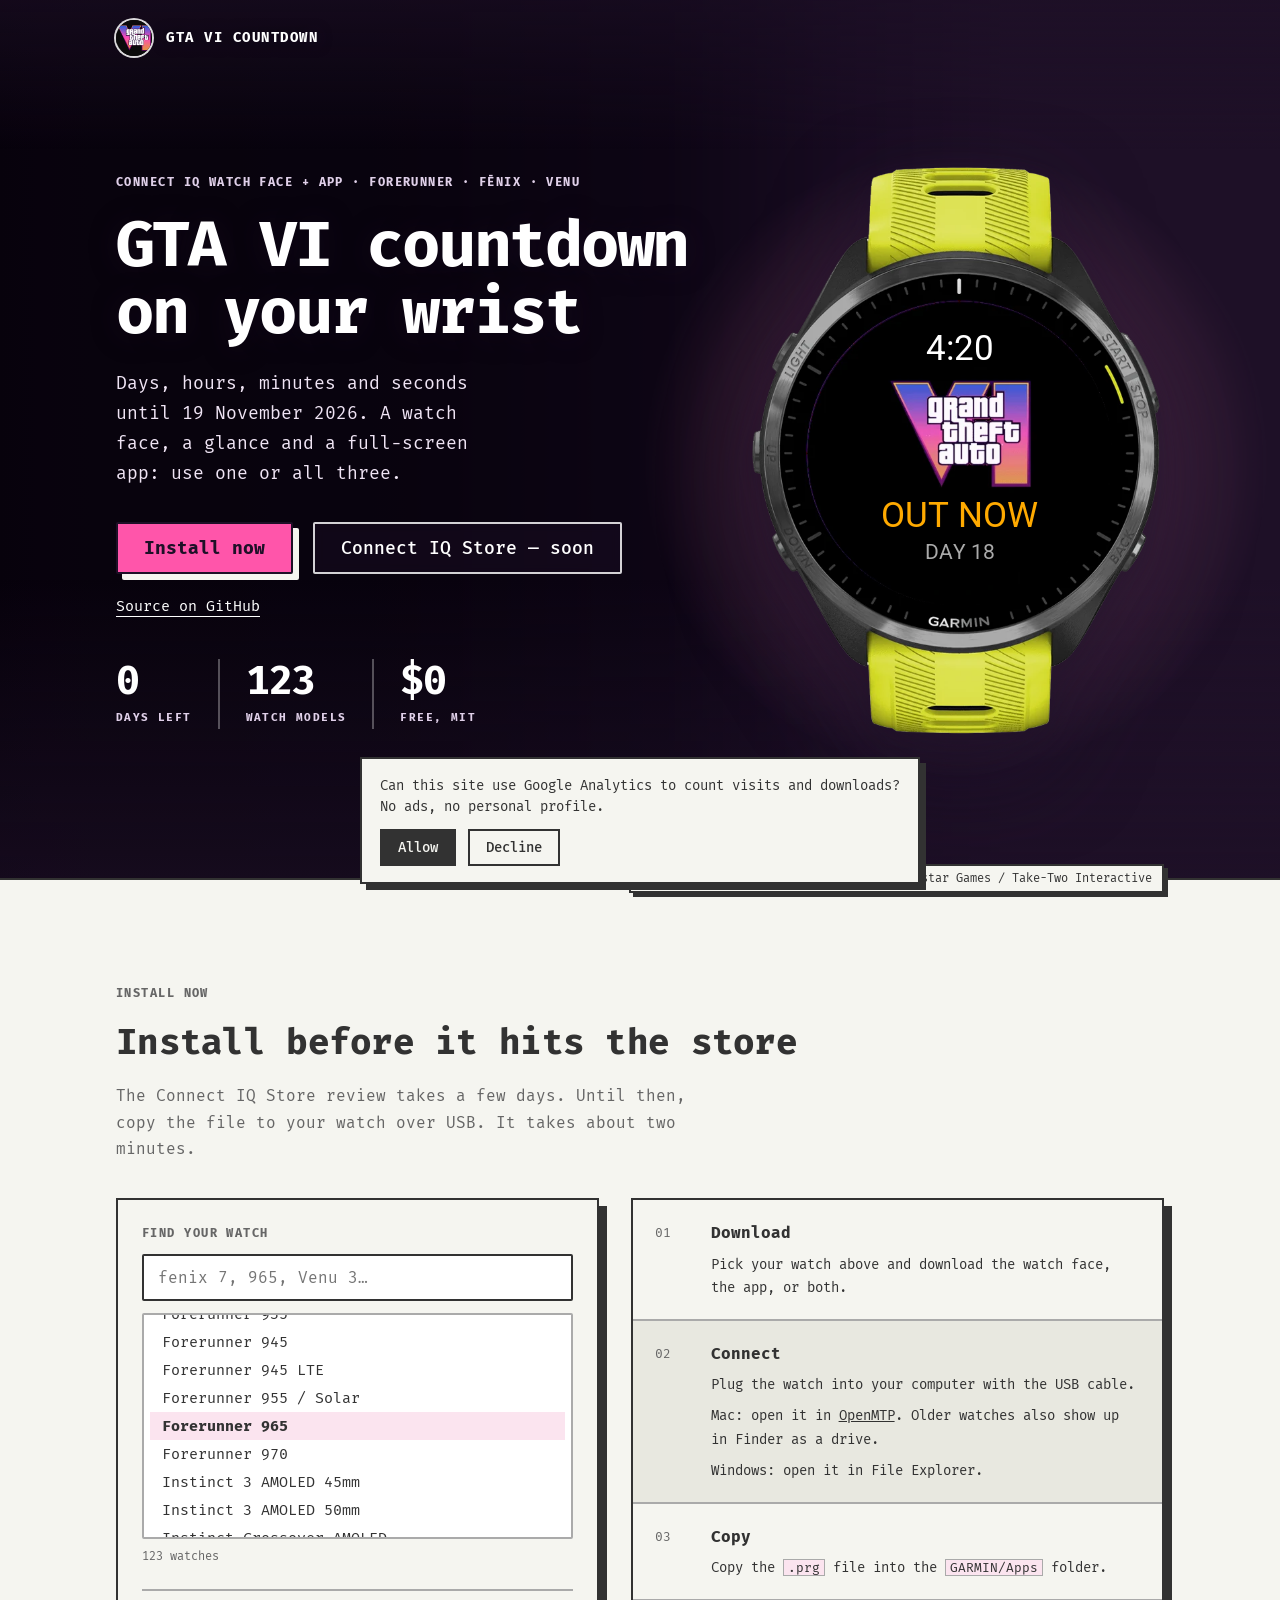
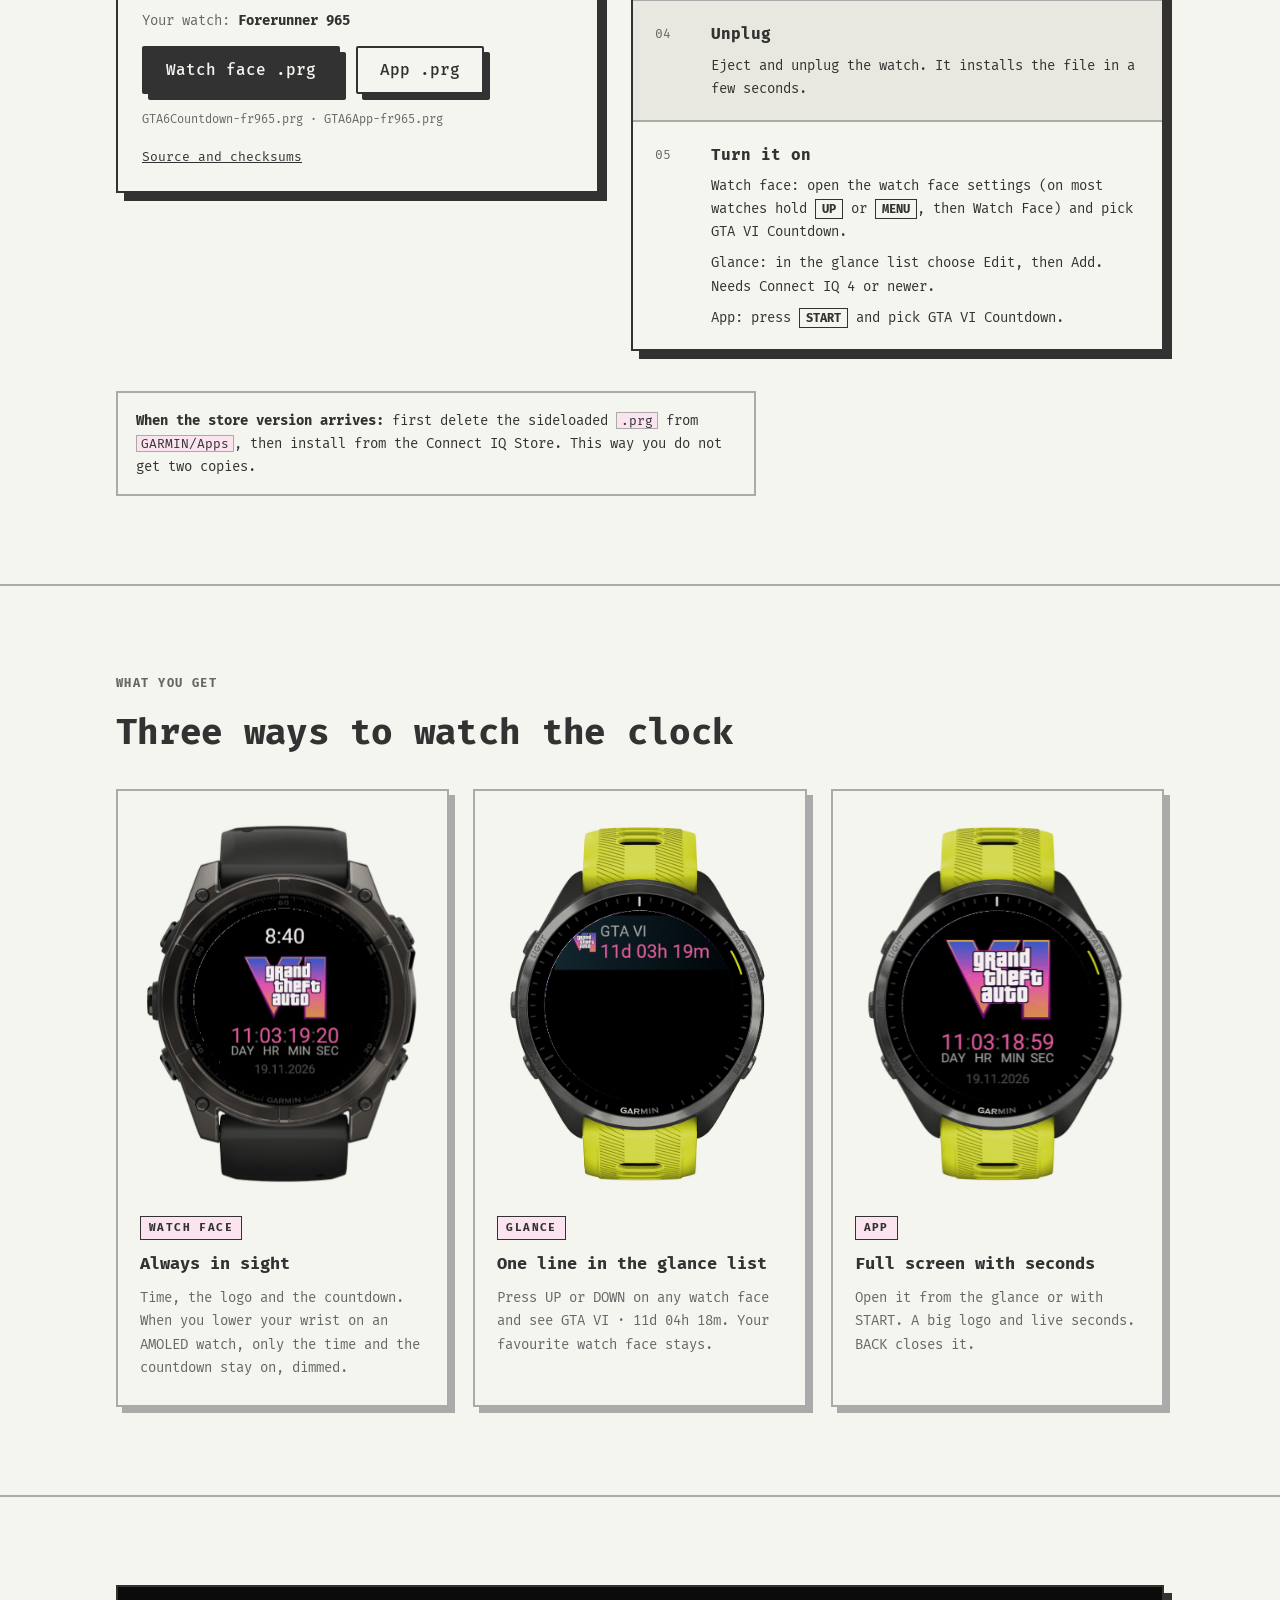
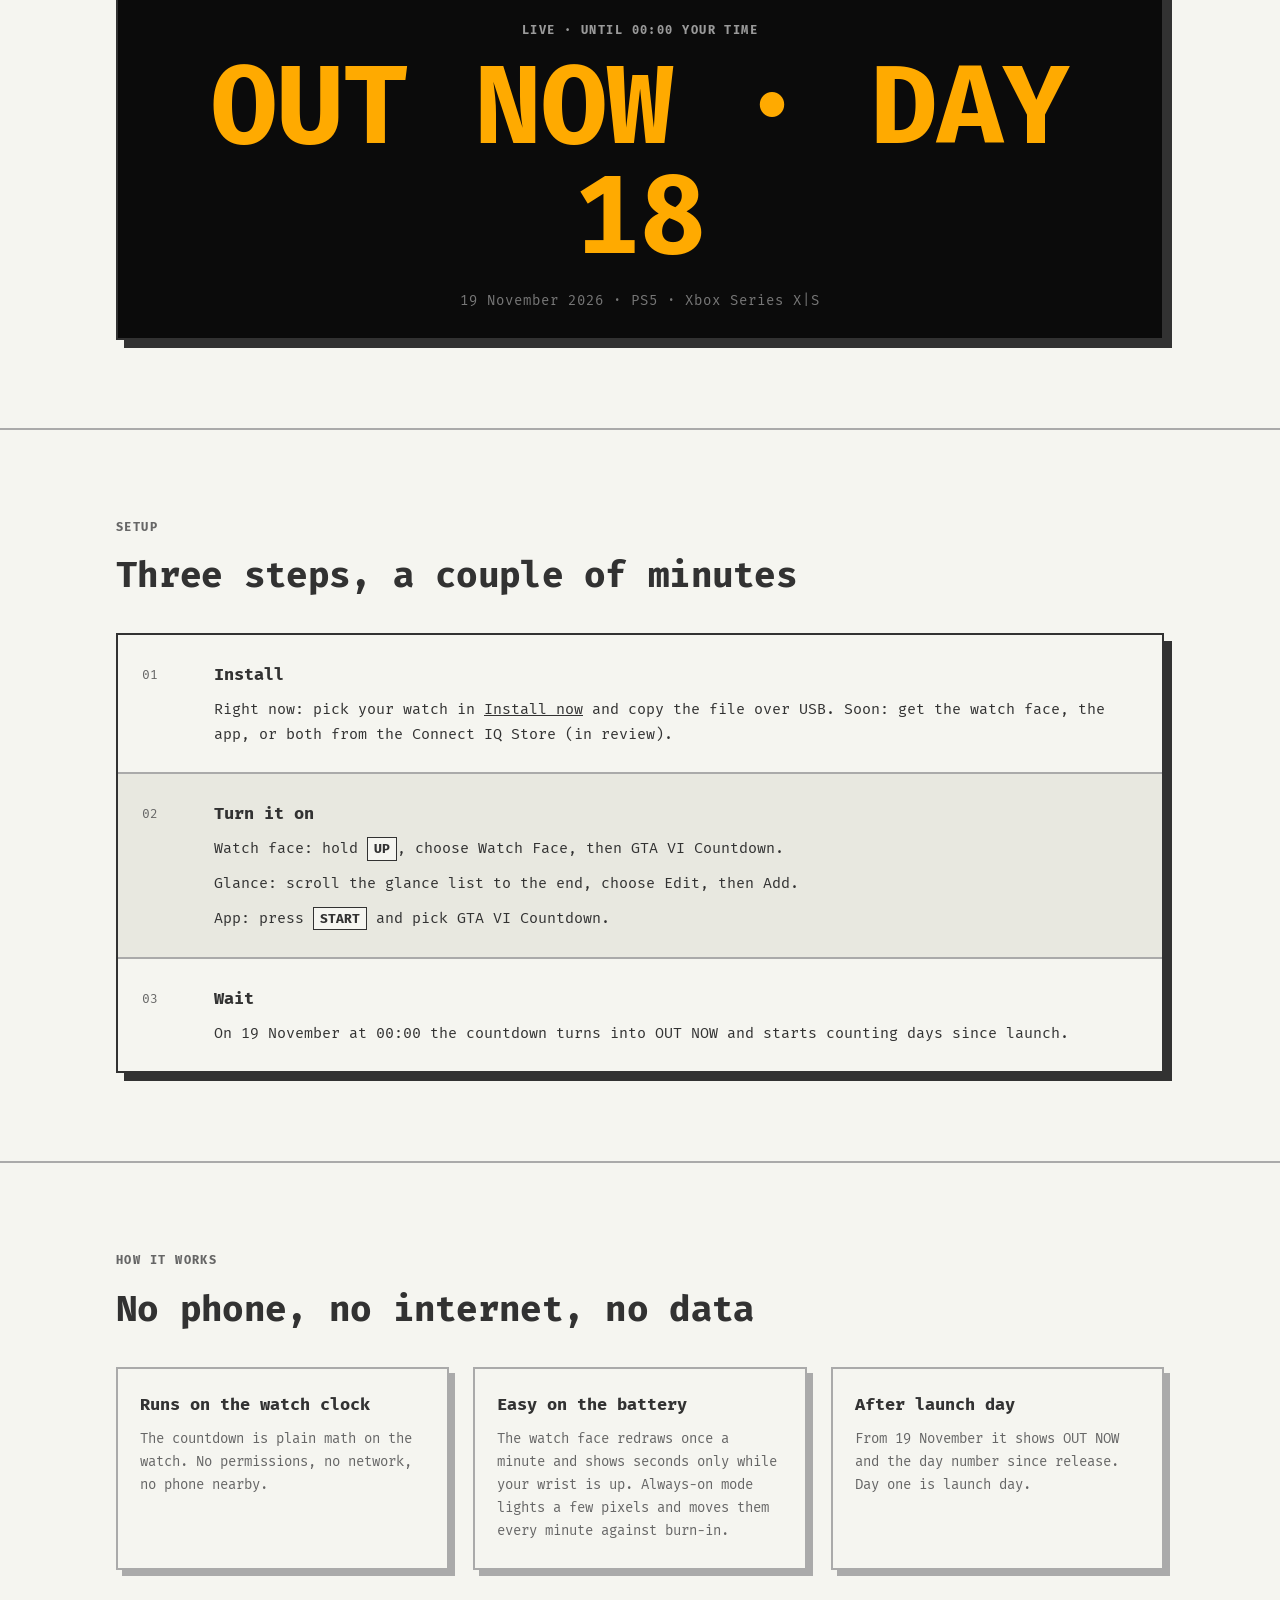
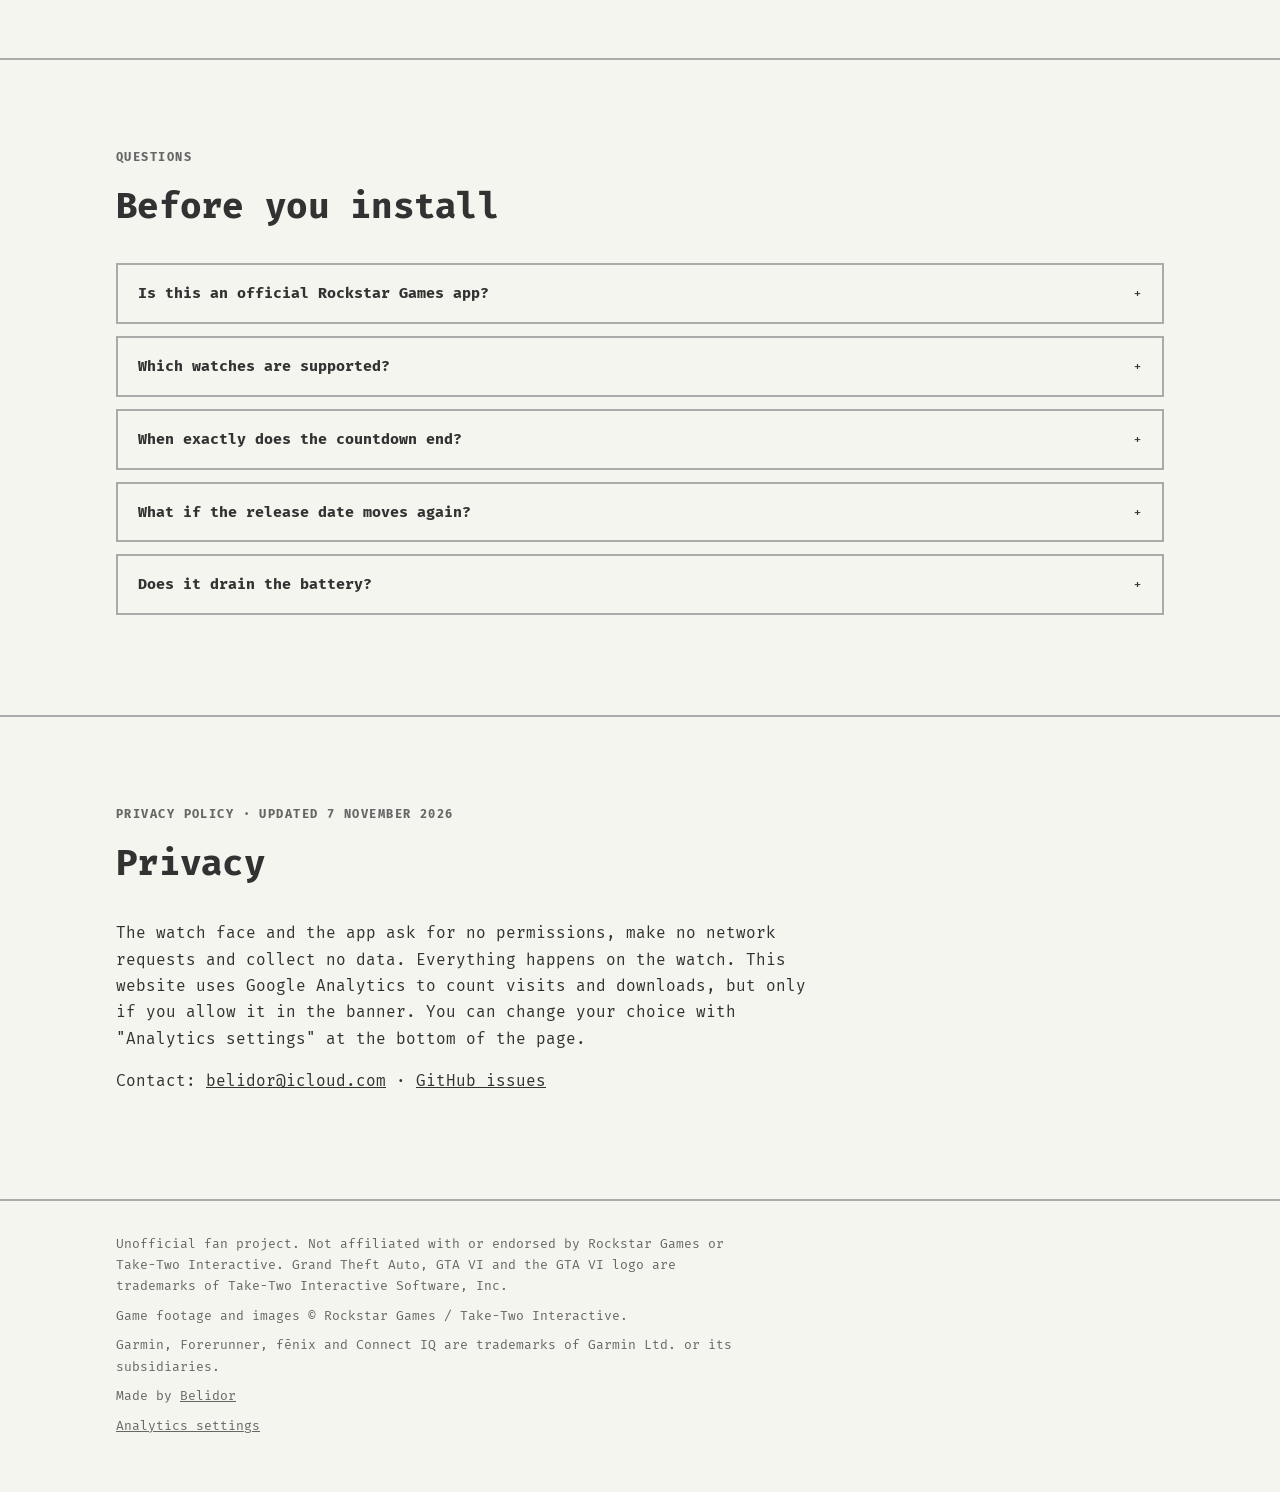
==== commit 7eb80e25: "Live time and countdown on the hero watch; new link preview in the current design" ====
--- a/landing/index.html
+++ b/landing/index.html
@@ -10,14 +10,20 @@
 <meta property="og:title" content="GTA VI Countdown on a Garmin watch">
 <meta property="og:description" content="A watch face, a glance and a full-screen app that count down to 19 November 2026.">
 <meta property="og:url" content="https://gta6-garmin.belidor.cc/">
-<meta property="og:image" content="https://gta6-garmin.belidor.cc/img/og.png">
+<meta property="og:image" content="https://gta6-garmin.belidor.cc/img/og-v2.jpg">
+<meta property="og:image:type" content="image/jpeg">
+<meta property="og:image:width" content="1200">
+<meta property="og:image:height" content="630">
+<meta property="og:image:alt" content="The words GTA VI countdown for Garmin watches over a purple Vice City sunset, around a Garmin Forerunner 965 that shows the countdown to 19 November 2026.">
 <meta name="twitter:card" content="summary_large_image">
+<meta name="twitter:image" content="https://gta6-garmin.belidor.cc/img/og-v2.jpg">
+<meta name="twitter:image:alt" content="The words GTA VI countdown for Garmin watches over a purple Vice City sunset, around a Garmin Forerunner 965 that shows the countdown to 19 November 2026.">
 <link rel="icon" href="img/icon.png">
 <link rel="preload" as="image" href="img/game/vice-sunset-phone.jpg" media="(max-width: 640px)" fetchpriority="high">
 <link rel="preload" as="image" href="img/game/vice-sunset-1920.jpg" imagesrcset="img/game/vice-sunset-960.jpg 960w, img/game/vice-sunset-1920.jpg 1920w" imagesizes="max(100vw, 1720px)" media="(min-width: 641px)" fetchpriority="high">
 <link rel="preconnect" href="https://fonts.googleapis.com">
 <link rel="preconnect" href="https://fonts.gstatic.com" crossorigin>
-<link rel="stylesheet" href="https://fonts.googleapis.com/css2?family=Fira+Mono:wght@400;500;700&display=swap">
+<link rel="stylesheet" href="https://fonts.googleapis.com/css2?family=Fira+Mono:wght@400;500;700&family=Roboto:wght@400&display=swap">
 <link rel="stylesheet" href="style.css">
 <link rel="stylesheet" href="install/install.css">
 <link rel="stylesheet" href="home.css">
@@ -59,10 +65,25 @@
             </div>
         </div>
         <div class="cine-watch">
-            <picture>
-                <source type="image/webp" srcset="img/watch-965-cutout.webp">
-                <img src="img/watch-965-cutout.png" width="610" height="848" alt="Forerunner 965 with the GTA VI Countdown watch face">
-            </picture>
+            <div class="cine-face">
+                <picture>
+                    <source type="image/webp" srcset="img/watch-965-cutout.webp">
+                    <img src="img/watch-965-cutout.png" width="610" height="848" alt="Forerunner 965 with the GTA VI Countdown watch face">
+                </picture>
+                <!-- Live copy of the watch screen on top of the photo. main.js fills it and shows it. -->
+                <div class="face-live" id="face-live" aria-hidden="true" translate="no" hidden>
+                    <span class="face-patch face-patch-time"></span>
+                    <span class="face-patch face-patch-count"></span>
+                    <span class="face-patch face-patch-date"></span>
+                    <div class="face-screen">
+                        <span class="face-time" data-face="time">8:40</span>
+                        <span class="face-count"><span class="face-pair"><span data-face="d">11</span><span class="face-label">DAY</span></span><span class="face-colon">:</span><span class="face-pair"><span data-face="h">03</span><span class="face-label">HR</span></span><span class="face-colon">:</span><span class="face-pair"><span data-face="m">19</span><span class="face-label">MIN</span></span><span class="face-colon">:</span><span class="face-pair"><span data-face="s">49</span><span class="face-label">SEC</span></span></span>
+                        <span class="face-date">19.11.2026</span>
+                        <span class="face-out">OUT NOW</span>
+                        <span class="face-day" data-face="day">DAY 1</span>
+                    </div>
+                </div>
+            </div>
         </div>
     </div>
 
--- a/landing/home.css
+++ b/landing/home.css
@@ -177,7 +177,13 @@
         rgba(255, 128, 176, 0.2) 45%,
         rgba(255, 128, 176, 0) 100%);
 }
-.cine-watch picture { position: relative; display: block; width: clamp(260px, 32vw, 410px); }
+/* The photo and its live screen move, scale and fade as one box. */
+.cine-face {
+    position: relative;
+    container-type: inline-size;
+    width: clamp(260px, 32vw, 410px);
+}
+.cine-watch picture { display: block; }
 .cine-watch img {
     display: block;
     width: 100%;
@@ -186,6 +192,92 @@
         drop-shadow(0 34px 44px rgba(30, 16, 39, 0.55))
         drop-shadow(0 6px 12px rgba(30, 16, 39, 0.35));
 }
+
+/* Live watch screen. The photo froze the screen at 20:40 on 7 November. Black patches hide the old
+   time and countdown, and live text in Roboto, the watch's system font, takes their place.
+   Measured in photo pixels (610 x 848): the round screen is 454 x 454 at (84, 201), 1:1 with the
+   Forerunner 965. FONT_MEDIUM is 52 px (8.54cqw), FONT_XTINY 31 px (5.07cqw). The capitals of each
+   line are centred where the watch face code puts them: 15%, 70%, 82% and 88.5% of the screen height.
+   main.js shows the patches when the photo has loaded, and the text (.is-ready) when Roboto is ready.
+   The overlay is decorative, so it keeps its own colours in print and in forced-colours modes. */
+.face-live {
+    position: absolute;
+    inset: 0;
+    pointer-events: none;
+    -webkit-user-select: none;
+    user-select: none;
+    forced-color-adjust: none;
+    -webkit-print-color-adjust: exact;
+    print-color-adjust: exact;
+}
+/* Without container units the live copy cannot scale: keep the photo as it is. */
+@supports not (container-type: inline-size) {
+    .face-live { display: none; }
+}
+.face-patch { position: absolute; background: #000; }
+.face-patch-time { left: 41.15%; top: 28.3%; width: 19.67%; height: 7.08%; }      /* x 251-371, y 240-300 */
+.face-patch-count { left: 27.21%; top: 57.55%; width: 47.54%; height: 10.61%; }   /* x 166-456, y 488-578 */
+.face-patch-date { left: 37.21%; top: 68.16%; width: 27.87%; height: 5.43%; }     /* x 227-397, y 578-624 */
+
+.face-screen {
+    --k: 1;
+    --fm: calc(var(--k) * 8.54cqw);  /* FONT_MEDIUM */
+    --fx: calc(var(--k) * 5.07cqw);  /* FONT_XTINY */
+    position: absolute;
+    left: 13.77%;
+    top: 23.7%;
+    width: calc(var(--k) * 74.43%);
+    height: calc(var(--k) * 53.54%);
+    font: 400 var(--fm)/0 Roboto, 'Helvetica Neue', Arial, sans-serif;
+    font-kerning: none;
+    font-variant-numeric: tabular-nums;
+    letter-spacing: 0;
+    white-space: nowrap;
+    -webkit-font-smoothing: antialiased;
+    -moz-osx-font-smoothing: grayscale;
+}
+.face-live:not(.is-ready) > .face-screen { visibility: hidden; }
+/* main.js adds .is-big when the browser has a minimum font size, which would make the small labels
+   (9 px on a phone) too wide. Then the screen is laid out 4 times larger and scaled down to its place. */
+.face-live.is-big > .face-screen { --k: 4; transform: scale(0.25); transform-origin: 0 0; }
+/* Each line has its baseline exactly 1em below its top: line-height is 0 and an empty 1em inline-block
+   sets the line box. So the position does not depend on the ascent and descent of the font, which
+   browsers round in different ways. The capitals (0.711em in Roboto) are centred on the given height:
+   top = height - 1em + 0.3555em. */
+.face-screen > span::before,
+.face-pair::before,
+.face-label::before { content: ''; display: inline-block; height: 1em; }
+.face-screen > span { position: absolute; left: 0; right: 0; text-align: center; }
+.face-time { top: calc(15.13% - 0.6445em); color: #FFFFFF; }
+.face-count,
+.face-out { top: calc(69.96% - 0.6445em); }
+.face-count { color: #FF55AA; }
+.face-colon { color: #555555; }
+.face-out { color: #FFAA00; }
+.face-date { top: calc(88.67% - 0.6445em); font-size: var(--fx); color: #555555; }
+.face-day { top: calc(82.27% - 0.6445em); font-size: var(--fx); color: #AAAAAA; }
+/* Each label is centred under its two digits, its capitals 39 photo pixels (6.39cqw) below theirs.
+   The pair box starts 1em (FONT_MEDIUM) above the digit baseline. vertical-align: top puts the pair
+   at the top of the line box: WebKit rounds the baseline of an inline-block down to whole pixels. */
+.face-pair { position: relative; display: inline-block; vertical-align: top; }
+/* A box 2 pairs wide, centred on its pair, centres the label without a transform, which would move it
+   to whole pixels a second time. */
+.face-label {
+    position: absolute;
+    left: -50%;
+    right: -50%;
+    top: calc(var(--k) * 6.39cqw + 0.6445 * (var(--fm) - var(--fx)));
+    text-align: center;
+    font-size: var(--fx);
+    color: #AAAAAA;
+}
+/* From 19 November the watch shows OUT NOW and the day number instead of the countdown. */
+.face-screen > .face-out,
+.face-screen > .face-day,
+.is-out .face-screen > .face-count,
+.is-out .face-screen > .face-date { display: none; }
+.is-out .face-screen > .face-out,
+.is-out .face-screen > .face-day { display: block; }
 
 /* Credit label pinned to the bottom edge of the hero, like a tag on a film still. */
 .cine-credit {
@@ -207,7 +299,7 @@
 /* One load moment: the frame settles and the watch rises into it. */
 @media (prefers-reduced-motion: no-preference) {
     .cine-photo img { animation: cine-settle 2.4s cubic-bezier(0.2, 0.7, 0.2, 1) both; }
-    .cine-watch picture { animation: cine-rise 1.1s cubic-bezier(0.2, 0.7, 0.2, 1) 0.25s both; }
+    .cine-face { animation: cine-rise 1.1s cubic-bezier(0.2, 0.7, 0.2, 1) 0.25s both; }
 }
 @keyframes cine-settle { from { transform: scale(1.07); } }
 @keyframes cine-rise { from { opacity: 0; transform: translateY(36px); } }
@@ -253,7 +345,7 @@
     }
     .cine-grid { grid-template-columns: minmax(0, 1fr); gap: 36px; }
     .cine-watch { order: -1; }
-    .cine-watch picture { width: min(58vw, 300px); }
+    .cine-face { width: min(58vw, 300px); }
     .cine-watch::before { width: min(100%, 420px); }
     .cine h1 { font-size: clamp(30px, 9.6vw, 52px); }
     .cine .lead { font-size: 17px; }
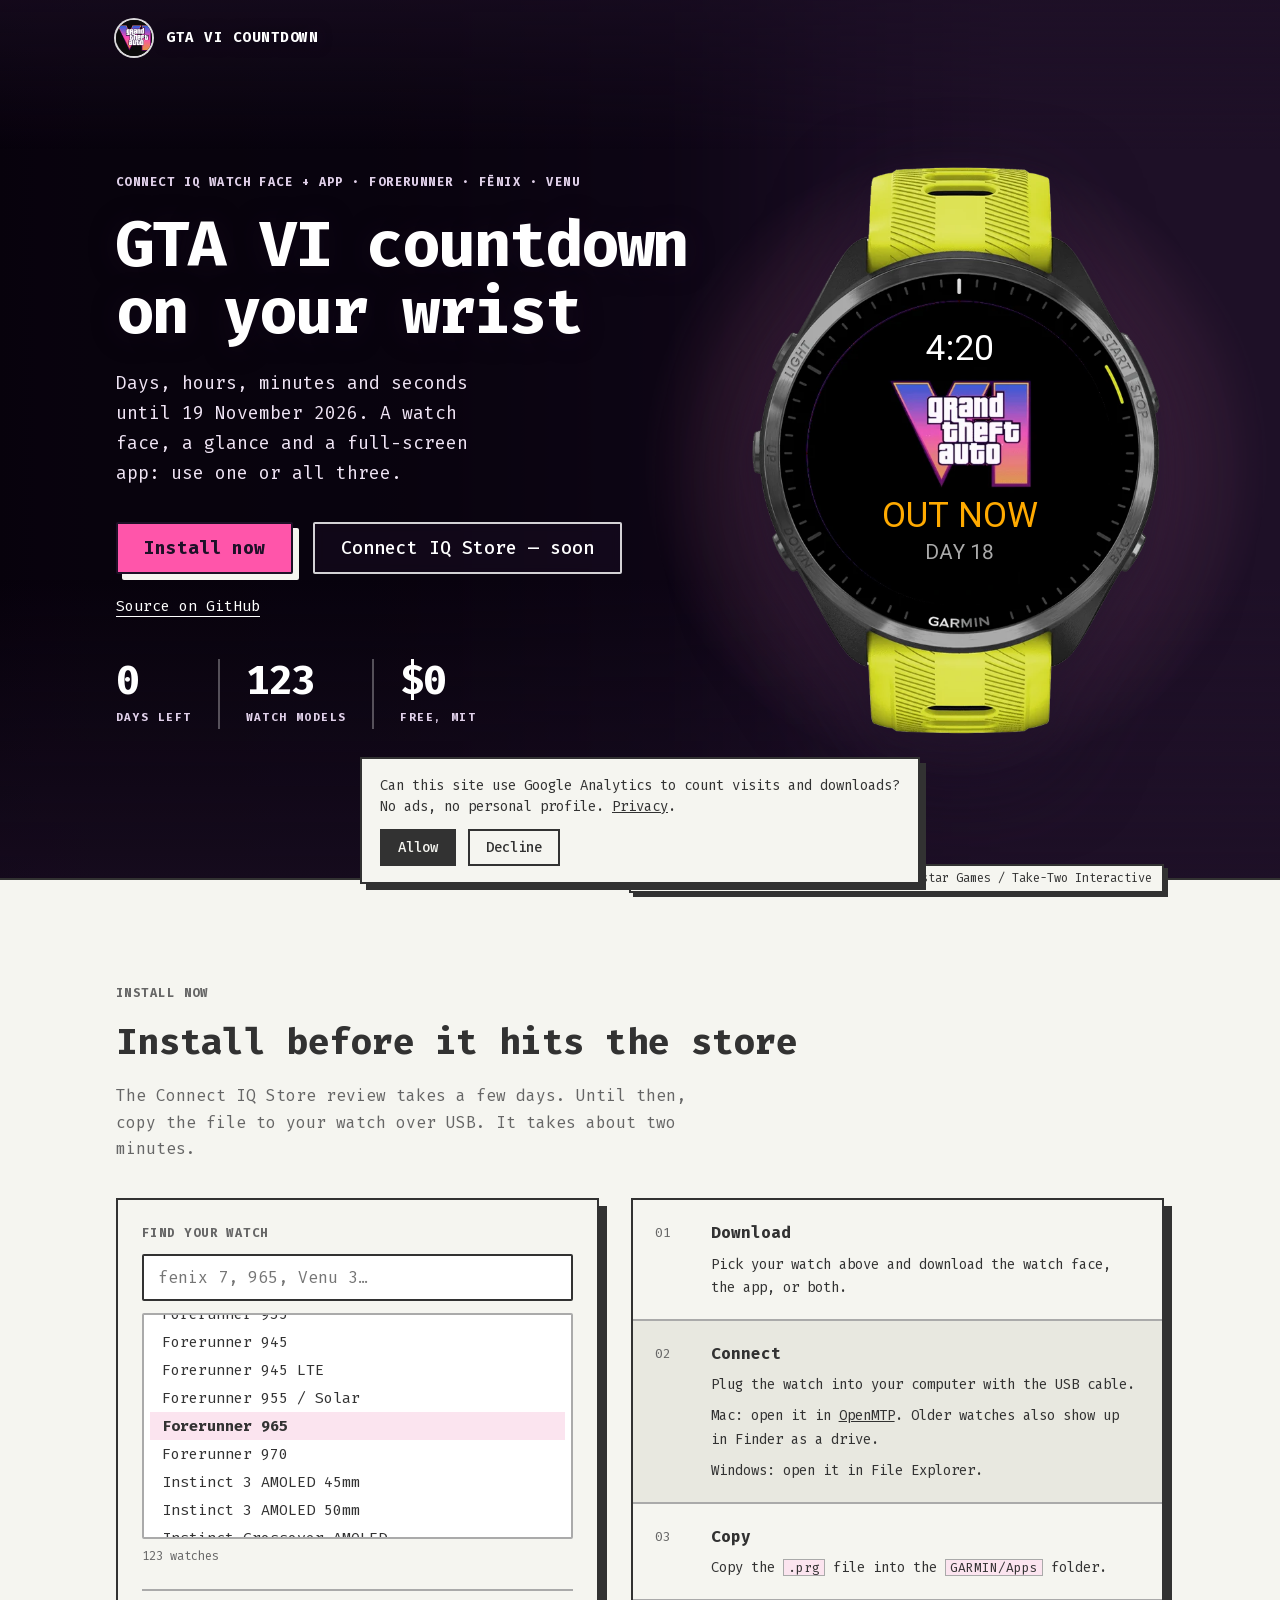
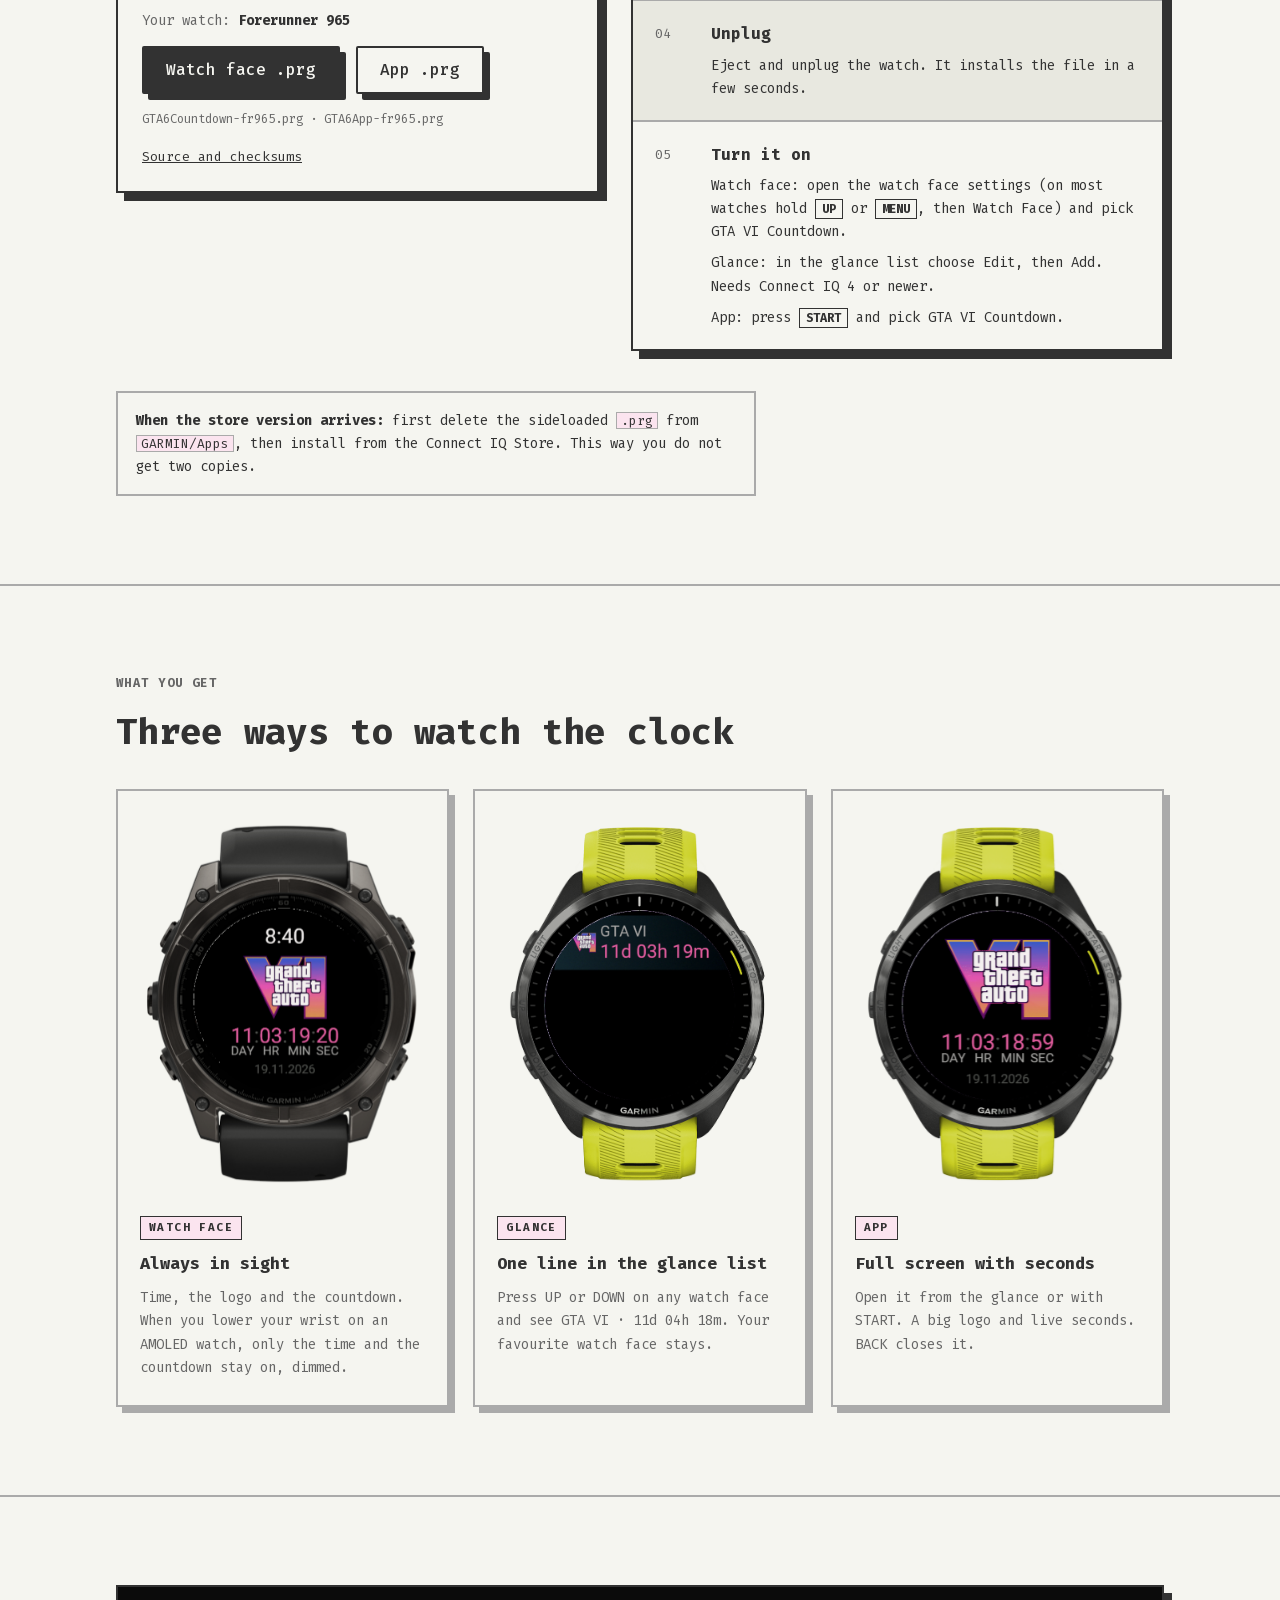
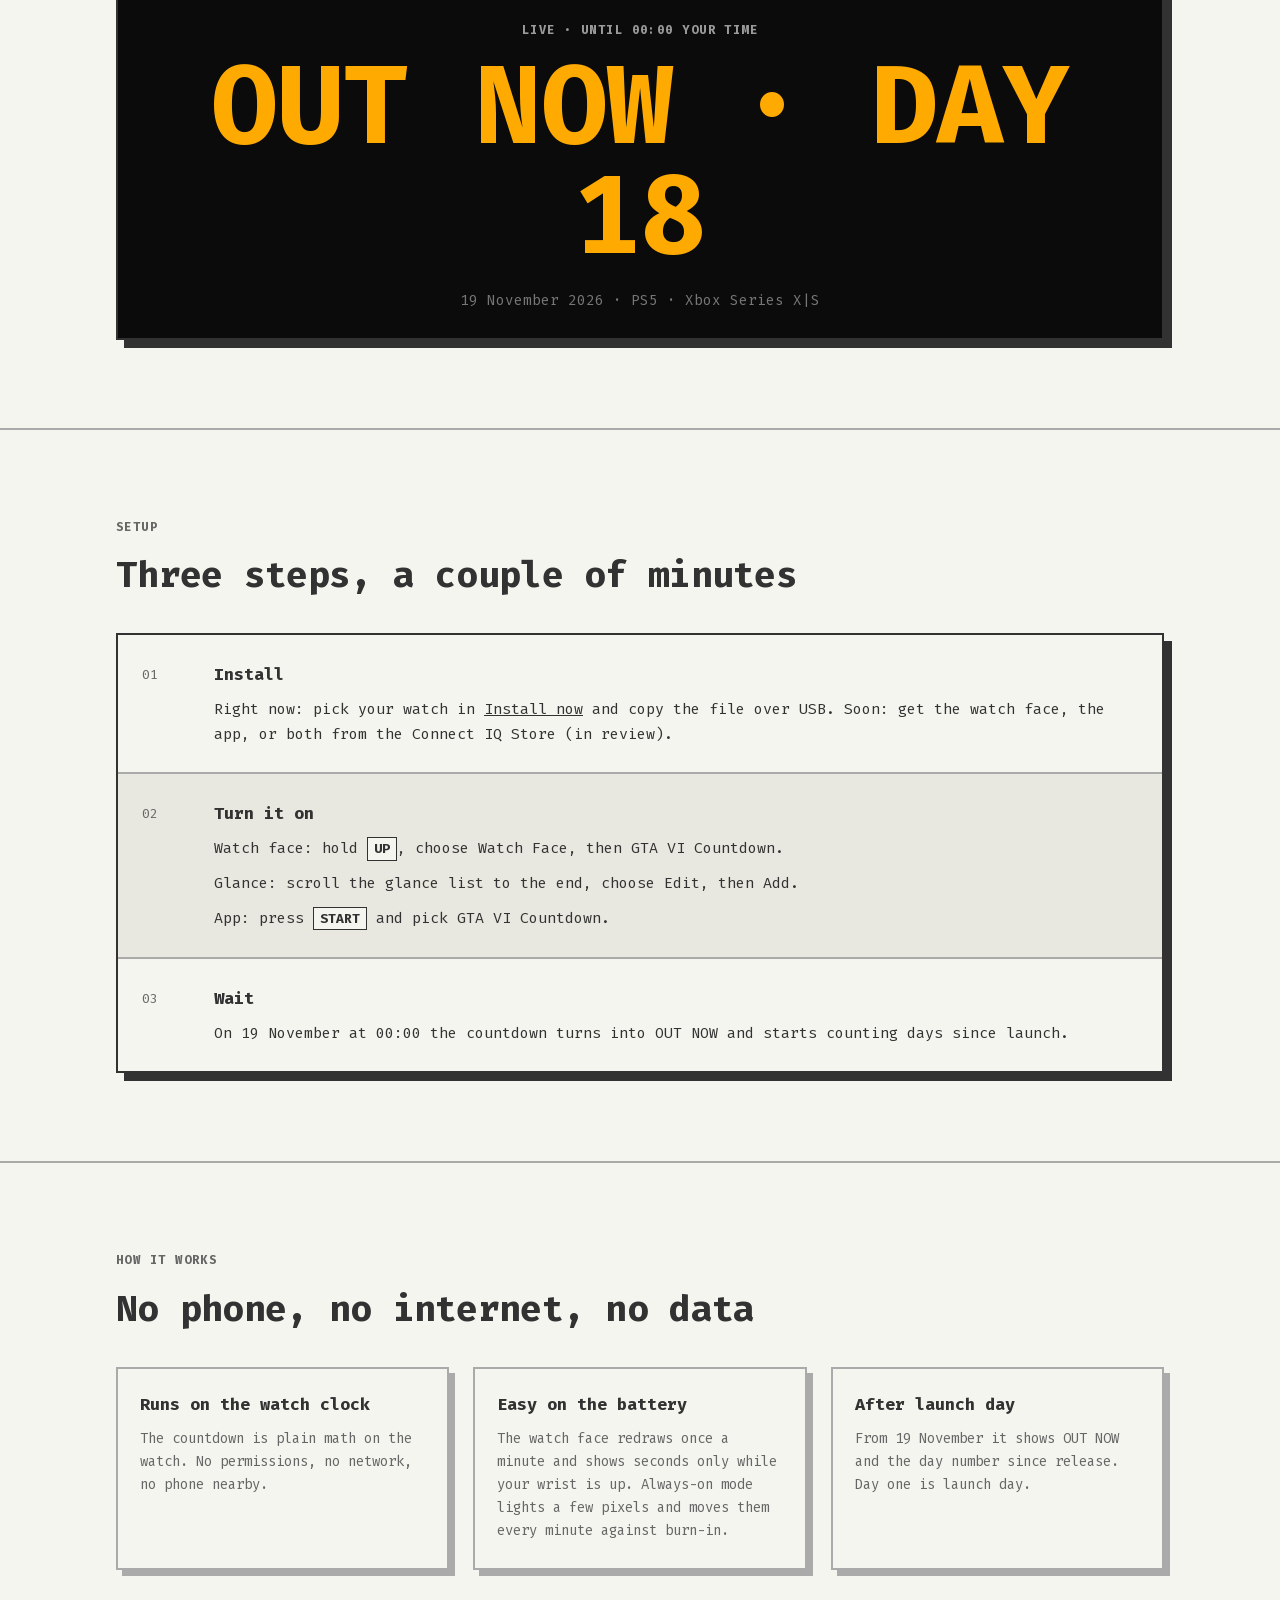
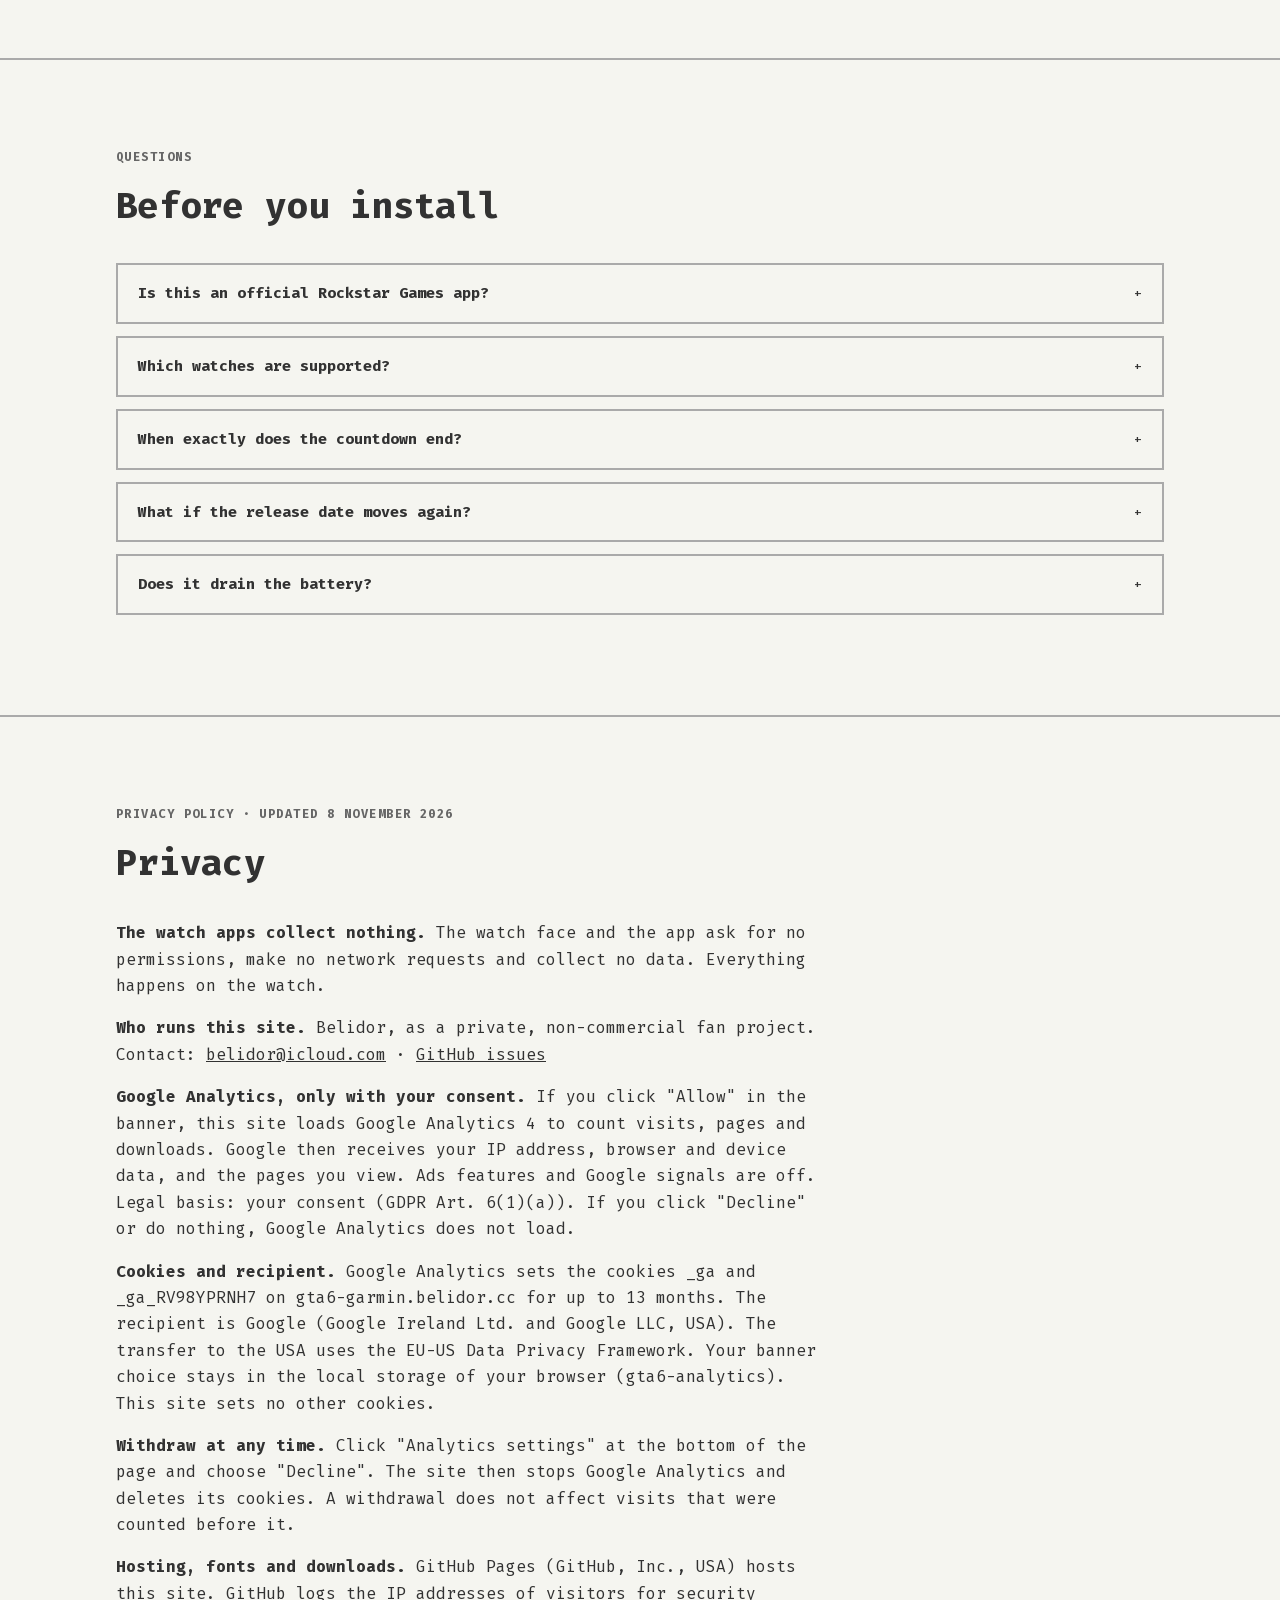
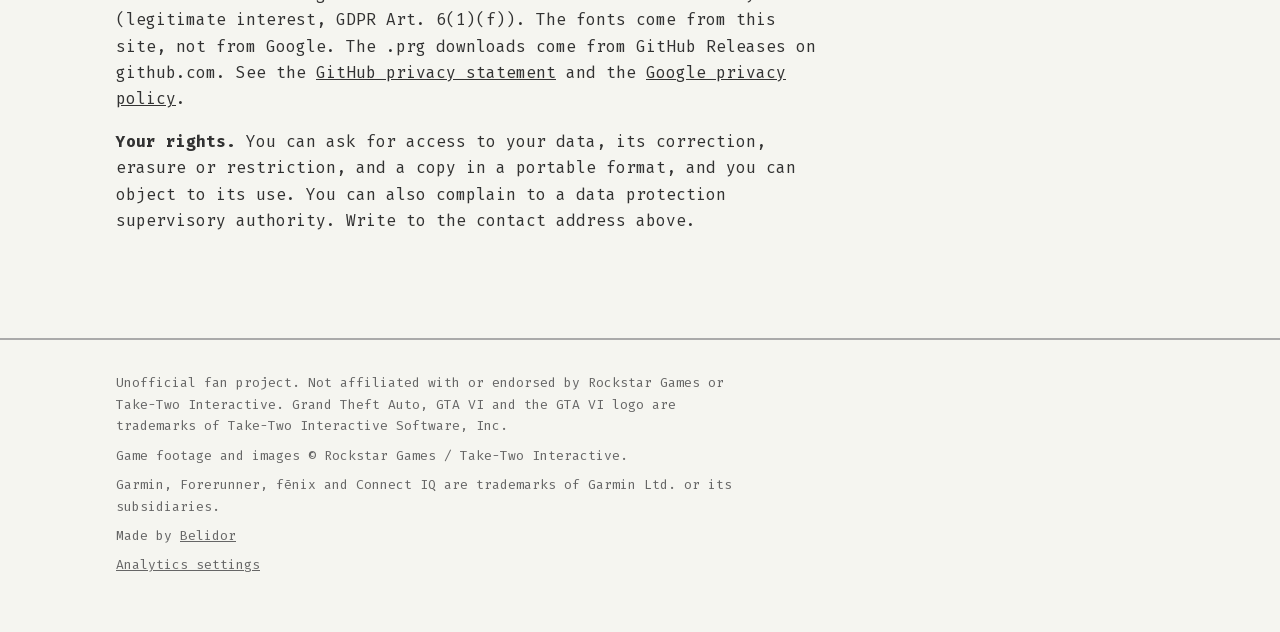
==== commit 6e2d2824: "Security fixes: self-hosted fonts, CSP, full GA withdrawal, fuller privacy notice, build key safety," ====
--- a/landing/index.html
+++ b/landing/index.html
@@ -3,6 +3,8 @@
 <head>
 <meta charset="utf-8">
 <meta name="viewport" content="width=device-width, initial-scale=1">
+<meta http-equiv="Content-Security-Policy" content="default-src 'self'; script-src 'self' https://www.googletagmanager.com; connect-src 'self' https://*.google-analytics.com https://*.analytics.google.com https://www.googletagmanager.com; img-src 'self' data: https://*.google-analytics.com https://www.googletagmanager.com; style-src 'self' 'unsafe-inline'; font-src 'self'; object-src 'none'; base-uri 'self'; form-action 'none'">
+<meta name="referrer" content="strict-origin-when-cross-origin">
 <title>GTA VI Countdown — on a Garmin watch</title>
 <meta name="description" content="Days, hours, minutes and seconds until GTA VI, on your Garmin watch. A watch face, a glance and a full-screen app. Free and open source.">
 <meta name="theme-color" content="#1E1027">
@@ -21,9 +23,7 @@
 <link rel="icon" href="img/icon.png">
 <link rel="preload" as="image" href="img/game/vice-sunset-phone.jpg" media="(max-width: 640px)" fetchpriority="high">
 <link rel="preload" as="image" href="img/game/vice-sunset-1920.jpg" imagesrcset="img/game/vice-sunset-960.jpg 960w, img/game/vice-sunset-1920.jpg 1920w" imagesizes="max(100vw, 1720px)" media="(min-width: 641px)" fetchpriority="high">
-<link rel="preconnect" href="https://fonts.googleapis.com">
-<link rel="preconnect" href="https://fonts.gstatic.com" crossorigin>
-<link rel="stylesheet" href="https://fonts.googleapis.com/css2?family=Fira+Mono:wght@400;500;700&family=Roboto:wght@400&display=swap">
+<link rel="stylesheet" href="fonts/fonts.css">
 <link rel="stylesheet" href="style.css">
 <link rel="stylesheet" href="install/install.css">
 <link rel="stylesheet" href="home.css">
@@ -279,10 +279,15 @@
 
 <section class="privacy" id="privacy">
     <div class="wrap">
-        <p class="eyebrow">Privacy policy · updated 7 November 2026</p>
+        <p class="eyebrow">Privacy policy · updated 8 November 2026</p>
         <h2>Privacy</h2>
-        <p>The watch face and the app ask for no permissions, make no network requests and collect no data. Everything happens on the watch. This website uses Google Analytics to count visits and downloads, but only if you allow it in the banner. You can change your choice with "Analytics settings" at the bottom of the page.</p>
-        <p>Contact: <a href="mailto:belidor@icloud.com">belidor@icloud.com</a> · <a href="https://github.com/Belidor/gta6-countdown/issues">GitHub issues</a></p>
+        <p><b>The watch apps collect nothing.</b> The watch face and the app ask for no permissions, make no network requests and collect no data. Everything happens on the watch.</p>
+        <p><b>Who runs this site.</b> Belidor, as a private, non-commercial fan project. Contact: <a href="mailto:belidor@icloud.com">belidor@icloud.com</a> · <a href="https://github.com/Belidor/gta6-countdown/issues">GitHub issues</a></p>
+        <p><b>Google Analytics, only with your consent.</b> If you click "Allow" in the banner, this site loads Google Analytics 4 to count visits, pages and downloads. Google then receives your IP address, browser and device data, and the pages you view. Ads features and Google signals are off. Legal basis: your consent (GDPR Art. 6(1)(a)). If you click "Decline" or do nothing, Google Analytics does not load.</p>
+        <p><b>Cookies and recipient.</b> Google Analytics sets the cookies <code>_ga</code> and <code>_ga_RV98YPRNH7</code> on gta6-garmin.belidor.cc for up to 13 months. The recipient is Google (Google Ireland Ltd. and Google LLC, USA). The transfer to the USA uses the EU-US Data Privacy Framework. Your banner choice stays in the local storage of your browser (<code>gta6-analytics</code>). This site sets no other cookies.</p>
+        <p><b>Withdraw at any time.</b> Click "Analytics settings" at the bottom of the page and choose "Decline". The site then stops Google Analytics and deletes its cookies. A withdrawal does not affect visits that were counted before it.</p>
+        <p><b>Hosting, fonts and downloads.</b> GitHub Pages (GitHub, Inc., USA) hosts this site. GitHub logs the IP addresses of visitors for security (legitimate interest, GDPR Art. 6(1)(f)). The fonts come from this site, not from Google. The <code>.prg</code> downloads come from GitHub Releases on github.com. See the <a href="https://docs.github.com/en/site-policy/privacy-policies/github-general-privacy-statement">GitHub privacy statement</a> and the <a href="https://policies.google.com/privacy">Google privacy policy</a>.</p>
+        <p><b>Your rights.</b> You can ask for access to your data, its correction, erasure or restriction, and a copy in a portable format, and you can object to its use. You can also complain to a data protection supervisory authority. Write to the contact address above.</p>
     </div>
 </section>
 
--- a/landing/fonts/fonts.css
+++ b/landing/fonts/fonts.css
@@ -0,0 +1,85 @@
+/* Self-hosted fonts: no request to Google. Files, subsets and unicode ranges come from
+   the Google Fonts CSS API (css2), 8 November 2026. Licence: SIL OFL 1.1, see OFL.txt.
+   Only latin and latin-ext; other scripts fall back to the next font in the stack. */
+
+/* Fira Mono 400, latin-ext */
+@font-face {
+  font-family: 'Fira Mono';
+  font-style: normal;
+  font-weight: 400;
+  font-display: swap;
+  src: url('fira-mono-400-latin-ext.woff2') format('woff2');
+  unicode-range: U+0100-02BA, U+02BD-02C5, U+02C7-02CC, U+02CE-02D7, U+02DD-02FF, U+0304, U+0308, U+0329, U+1D00-1DBF, U+1E00-1E9F, U+1EF2-1EFF, U+2020, U+20A0-20AB, U+20AD-20C4, U+2113, U+2C60-2C7F, U+A720-A7FF;
+}
+
+/* Fira Mono 400, latin */
+@font-face {
+  font-family: 'Fira Mono';
+  font-style: normal;
+  font-weight: 400;
+  font-display: swap;
+  src: url('fira-mono-400-latin.woff2') format('woff2');
+  unicode-range: U+0000-00FF, U+0131, U+0152-0153, U+02BB-02BC, U+02C6, U+02DA, U+02DC, U+0304, U+0308, U+0329, U+2000-206F, U+20AC, U+2122, U+2191, U+2193, U+2212, U+2215, U+FEFF, U+FFFD;
+}
+
+/* Fira Mono 500, latin-ext */
+@font-face {
+  font-family: 'Fira Mono';
+  font-style: normal;
+  font-weight: 500;
+  font-display: swap;
+  src: url('fira-mono-500-latin-ext.woff2') format('woff2');
+  unicode-range: U+0100-02BA, U+02BD-02C5, U+02C7-02CC, U+02CE-02D7, U+02DD-02FF, U+0304, U+0308, U+0329, U+1D00-1DBF, U+1E00-1E9F, U+1EF2-1EFF, U+2020, U+20A0-20AB, U+20AD-20C4, U+2113, U+2C60-2C7F, U+A720-A7FF;
+}
+
+/* Fira Mono 500, latin */
+@font-face {
+  font-family: 'Fira Mono';
+  font-style: normal;
+  font-weight: 500;
+  font-display: swap;
+  src: url('fira-mono-500-latin.woff2') format('woff2');
+  unicode-range: U+0000-00FF, U+0131, U+0152-0153, U+02BB-02BC, U+02C6, U+02DA, U+02DC, U+0304, U+0308, U+0329, U+2000-206F, U+20AC, U+2122, U+2191, U+2193, U+2212, U+2215, U+FEFF, U+FFFD;
+}
+
+/* Fira Mono 700, latin-ext */
+@font-face {
+  font-family: 'Fira Mono';
+  font-style: normal;
+  font-weight: 700;
+  font-display: swap;
+  src: url('fira-mono-700-latin-ext.woff2') format('woff2');
+  unicode-range: U+0100-02BA, U+02BD-02C5, U+02C7-02CC, U+02CE-02D7, U+02DD-02FF, U+0304, U+0308, U+0329, U+1D00-1DBF, U+1E00-1E9F, U+1EF2-1EFF, U+2020, U+20A0-20AB, U+20AD-20C4, U+2113, U+2C60-2C7F, U+A720-A7FF;
+}
+
+/* Fira Mono 700, latin */
+@font-face {
+  font-family: 'Fira Mono';
+  font-style: normal;
+  font-weight: 700;
+  font-display: swap;
+  src: url('fira-mono-700-latin.woff2') format('woff2');
+  unicode-range: U+0000-00FF, U+0131, U+0152-0153, U+02BB-02BC, U+02C6, U+02DA, U+02DC, U+0304, U+0308, U+0329, U+2000-206F, U+20AC, U+2122, U+2191, U+2193, U+2212, U+2215, U+FEFF, U+FFFD;
+}
+
+/* Roboto 400, latin-ext */
+@font-face {
+  font-family: 'Roboto';
+  font-style: normal;
+  font-weight: 400;
+  font-stretch: 100%;
+  font-display: swap;
+  src: url('roboto-400-latin-ext.woff2') format('woff2');
+  unicode-range: U+0100-02BA, U+02BD-02C5, U+02C7-02CC, U+02CE-02D7, U+02DD-02FF, U+0304, U+0308, U+0329, U+1D00-1DBF, U+1E00-1E9F, U+1EF2-1EFF, U+2020, U+20A0-20AB, U+20AD-20C4, U+2113, U+2C60-2C7F, U+A720-A7FF;
+}
+
+/* Roboto 400, latin */
+@font-face {
+  font-family: 'Roboto';
+  font-style: normal;
+  font-weight: 400;
+  font-stretch: 100%;
+  font-display: swap;
+  src: url('roboto-400-latin.woff2') format('woff2');
+  unicode-range: U+0000-00FF, U+0131, U+0152-0153, U+02BB-02BC, U+02C6, U+02DA, U+02DC, U+0304, U+0308, U+0329, U+2000-206F, U+20AC, U+2122, U+2191, U+2193, U+2212, U+2215, U+FEFF, U+FFFD;
+}
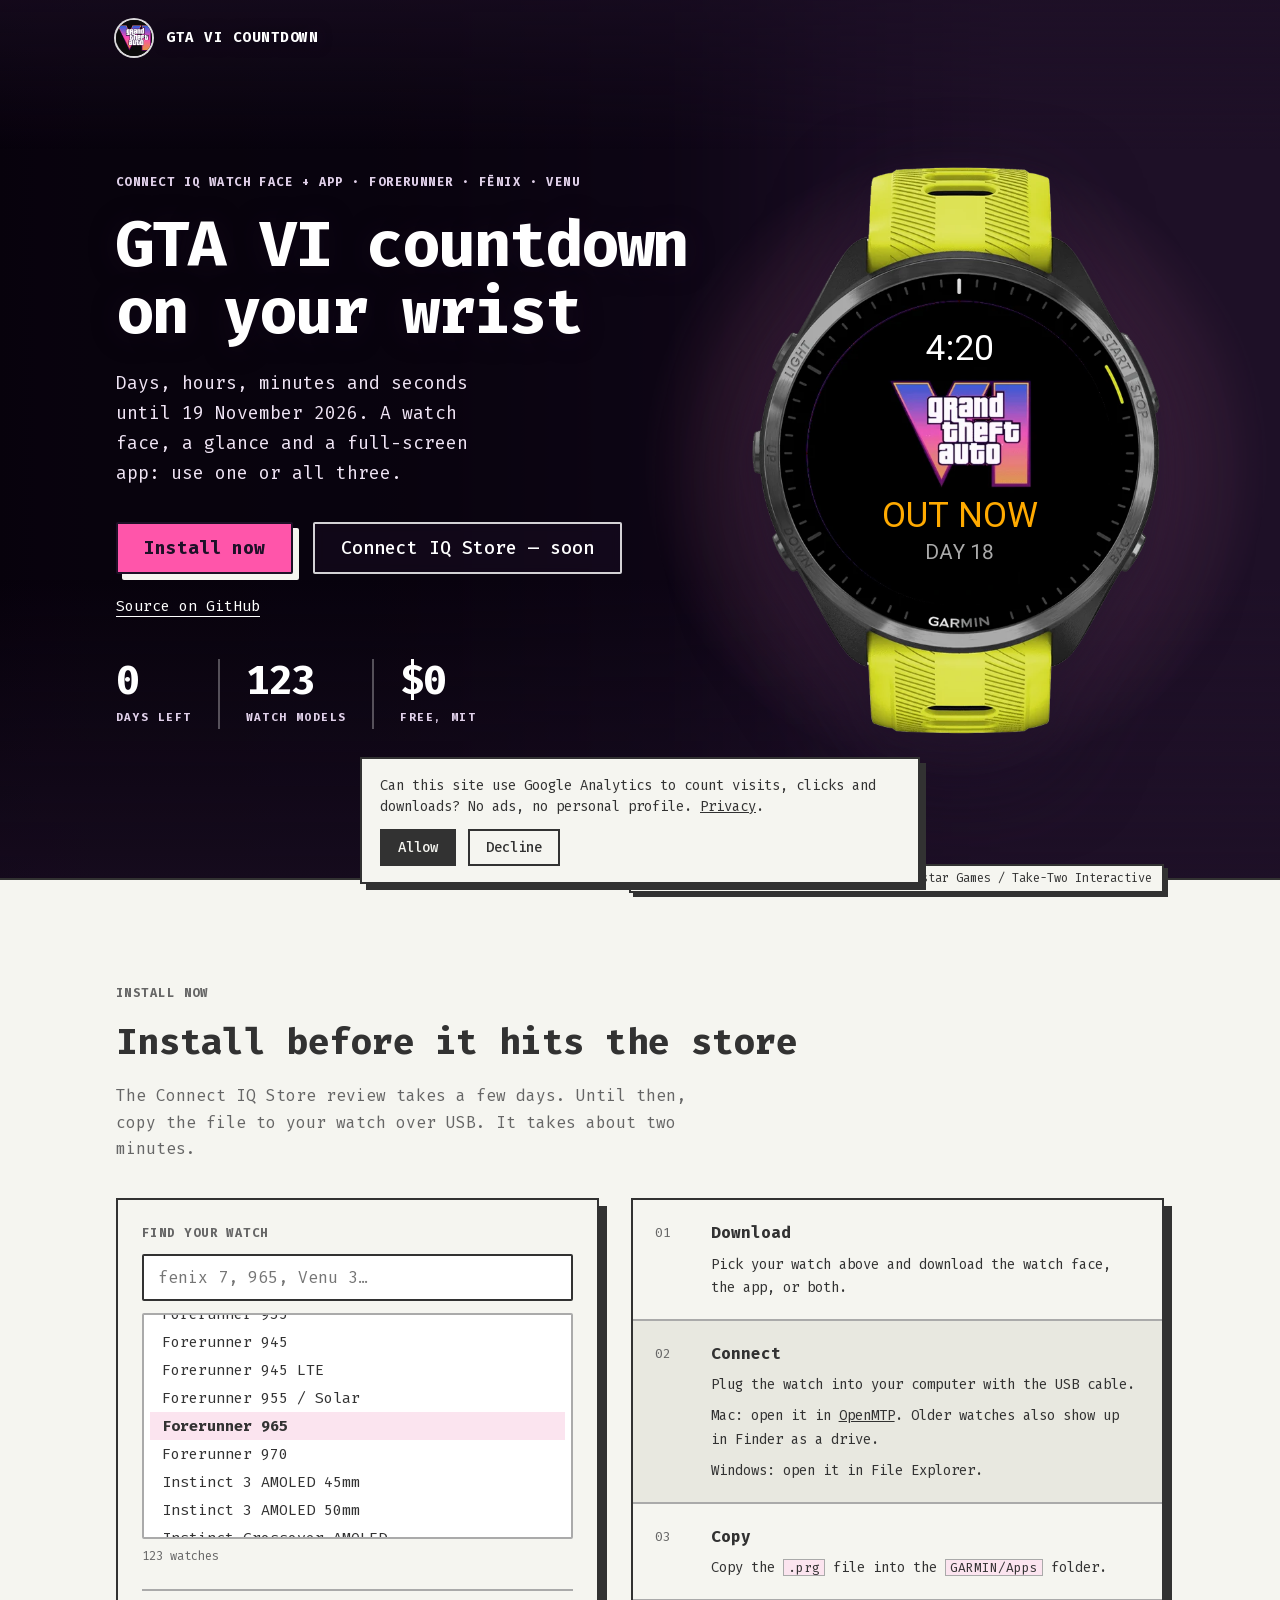
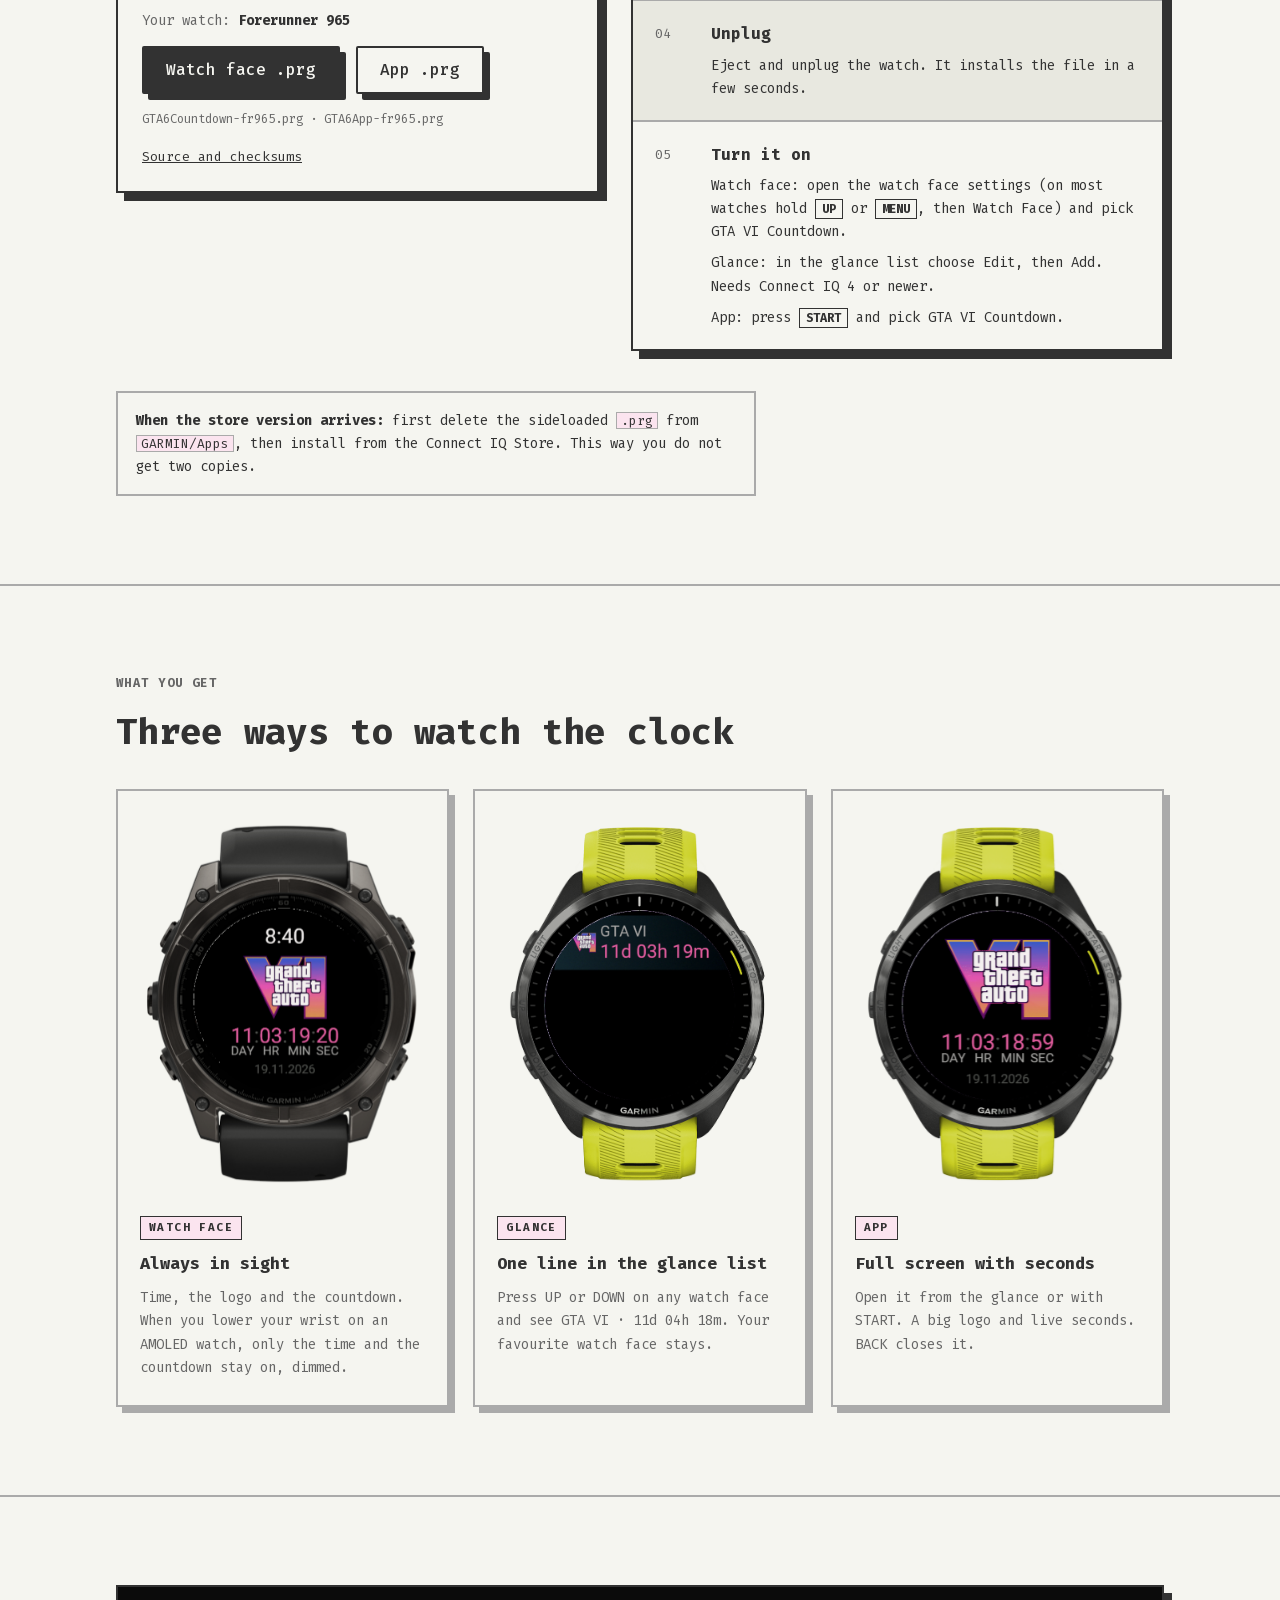
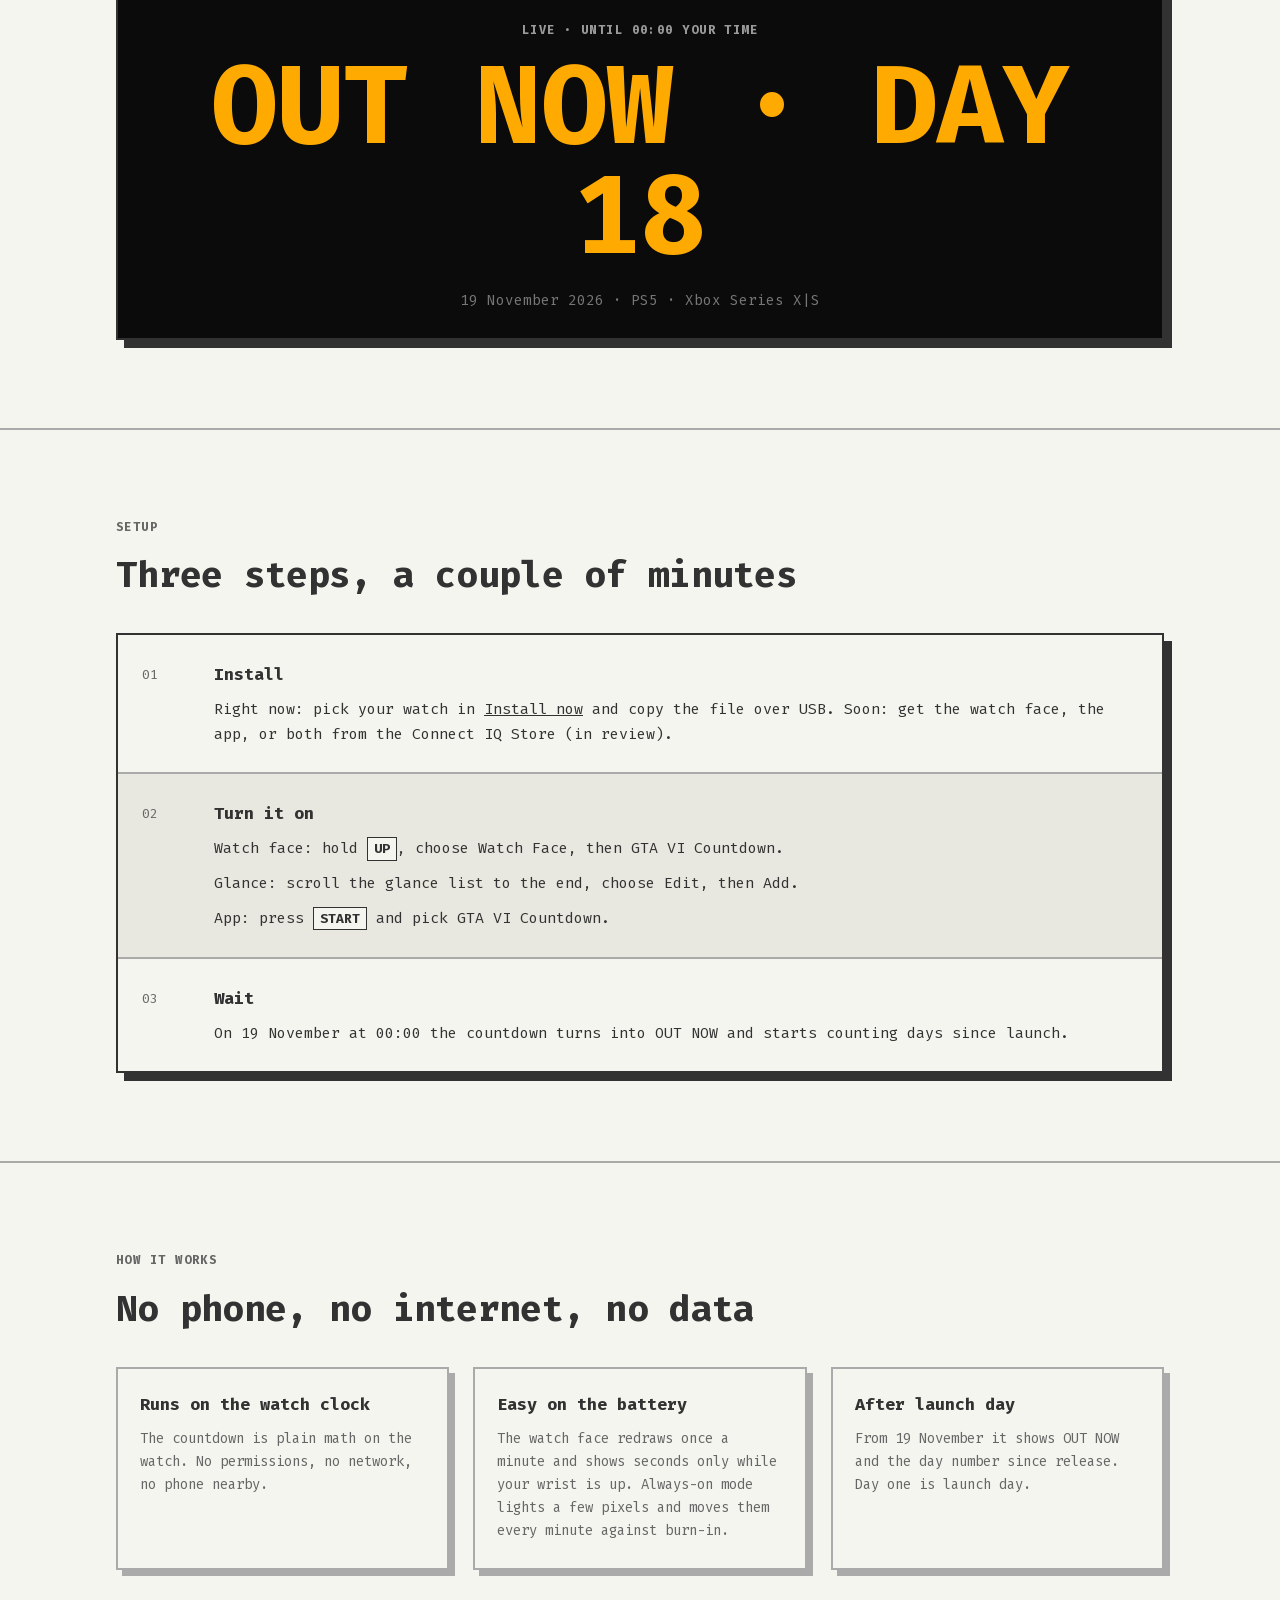
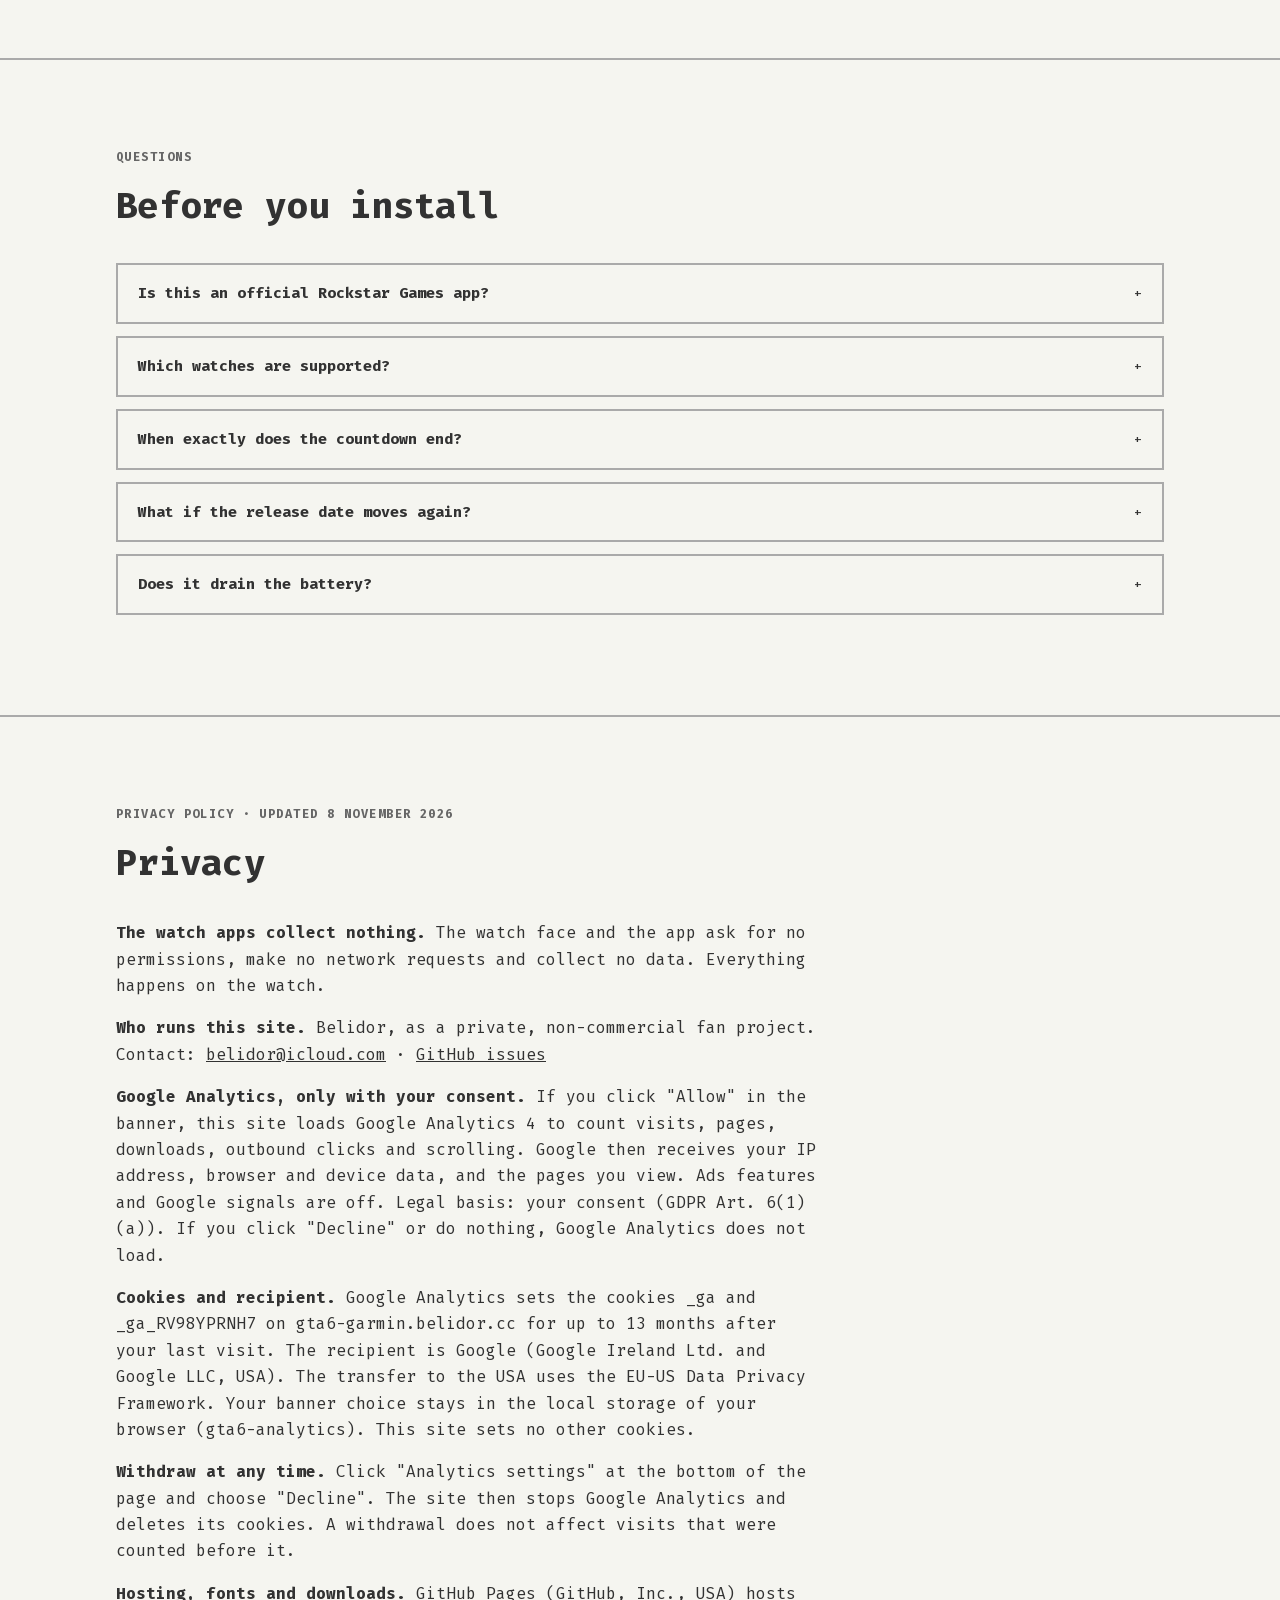
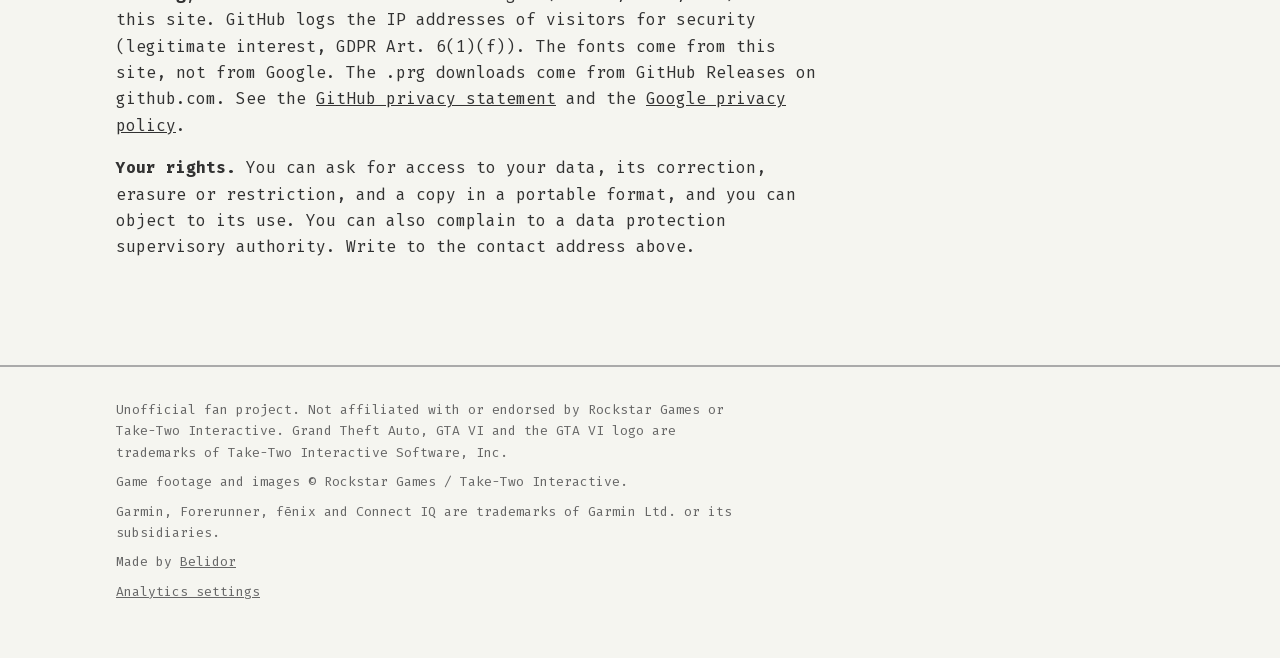
==== commit 5a93ed66: "Privacy text: name clicks and scrolling, cookie lifetime after the last visit" ====
--- a/landing/index.html
+++ b/landing/index.html
@@ -283,8 +283,8 @@
         <h2>Privacy</h2>
         <p><b>The watch apps collect nothing.</b> The watch face and the app ask for no permissions, make no network requests and collect no data. Everything happens on the watch.</p>
         <p><b>Who runs this site.</b> Belidor, as a private, non-commercial fan project. Contact: <a href="mailto:belidor@icloud.com">belidor@icloud.com</a> · <a href="https://github.com/Belidor/gta6-countdown/issues">GitHub issues</a></p>
-        <p><b>Google Analytics, only with your consent.</b> If you click "Allow" in the banner, this site loads Google Analytics 4 to count visits, pages and downloads. Google then receives your IP address, browser and device data, and the pages you view. Ads features and Google signals are off. Legal basis: your consent (GDPR Art. 6(1)(a)). If you click "Decline" or do nothing, Google Analytics does not load.</p>
-        <p><b>Cookies and recipient.</b> Google Analytics sets the cookies <code>_ga</code> and <code>_ga_RV98YPRNH7</code> on gta6-garmin.belidor.cc for up to 13 months. The recipient is Google (Google Ireland Ltd. and Google LLC, USA). The transfer to the USA uses the EU-US Data Privacy Framework. Your banner choice stays in the local storage of your browser (<code>gta6-analytics</code>). This site sets no other cookies.</p>
+        <p><b>Google Analytics, only with your consent.</b> If you click "Allow" in the banner, this site loads Google Analytics 4 to count visits, pages, downloads, outbound clicks and scrolling. Google then receives your IP address, browser and device data, and the pages you view. Ads features and Google signals are off. Legal basis: your consent (GDPR Art. 6(1)(a)). If you click "Decline" or do nothing, Google Analytics does not load.</p>
+        <p><b>Cookies and recipient.</b> Google Analytics sets the cookies <code>_ga</code> and <code>_ga_RV98YPRNH7</code> on gta6-garmin.belidor.cc for up to 13 months after your last visit. The recipient is Google (Google Ireland Ltd. and Google LLC, USA). The transfer to the USA uses the EU-US Data Privacy Framework. Your banner choice stays in the local storage of your browser (<code>gta6-analytics</code>). This site sets no other cookies.</p>
         <p><b>Withdraw at any time.</b> Click "Analytics settings" at the bottom of the page and choose "Decline". The site then stops Google Analytics and deletes its cookies. A withdrawal does not affect visits that were counted before it.</p>
         <p><b>Hosting, fonts and downloads.</b> GitHub Pages (GitHub, Inc., USA) hosts this site. GitHub logs the IP addresses of visitors for security (legitimate interest, GDPR Art. 6(1)(f)). The fonts come from this site, not from Google. The <code>.prg</code> downloads come from GitHub Releases on github.com. See the <a href="https://docs.github.com/en/site-policy/privacy-policies/github-general-privacy-statement">GitHub privacy statement</a> and the <a href="https://policies.google.com/privacy">Google privacy policy</a>.</p>
         <p><b>Your rights.</b> You can ask for access to your data, its correction, erasure or restriction, and a copy in a portable format, and you can object to its use. You can also complain to a data protection supervisory authority. Write to the contact address above.</p>
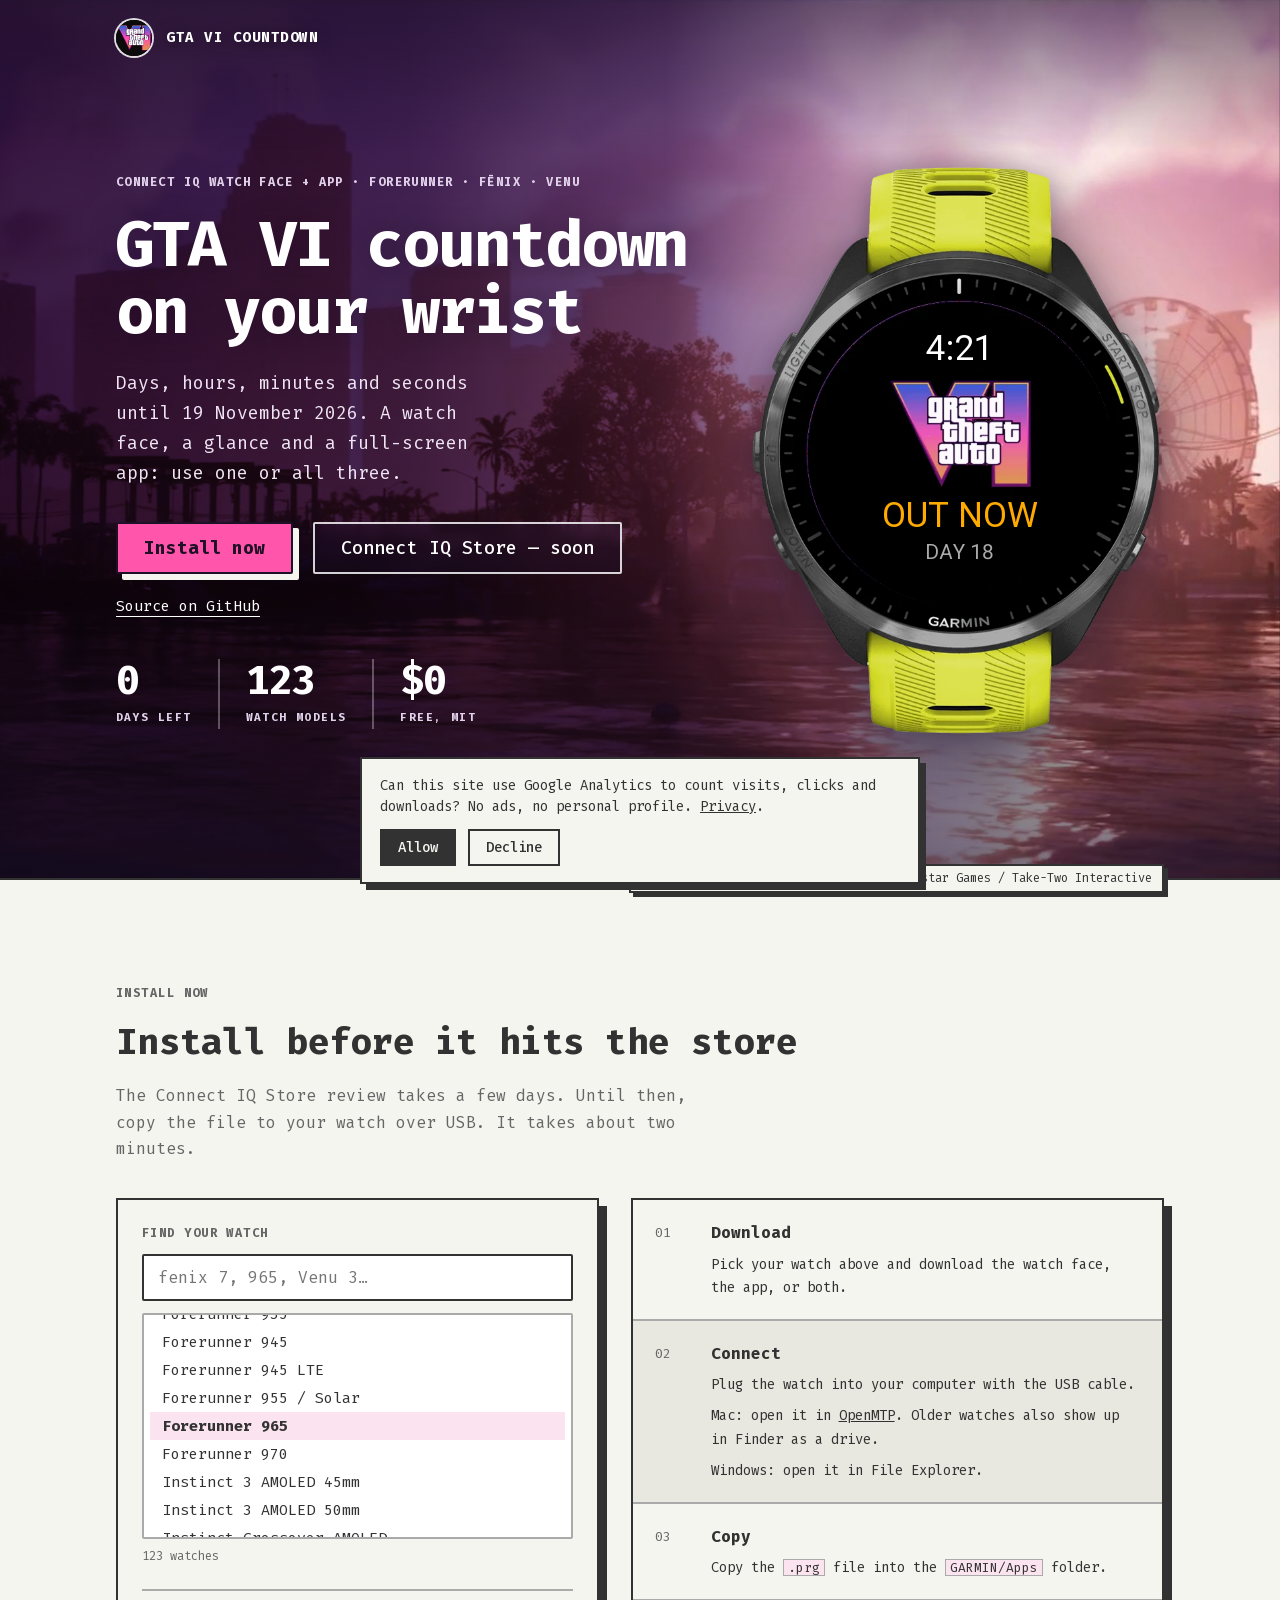
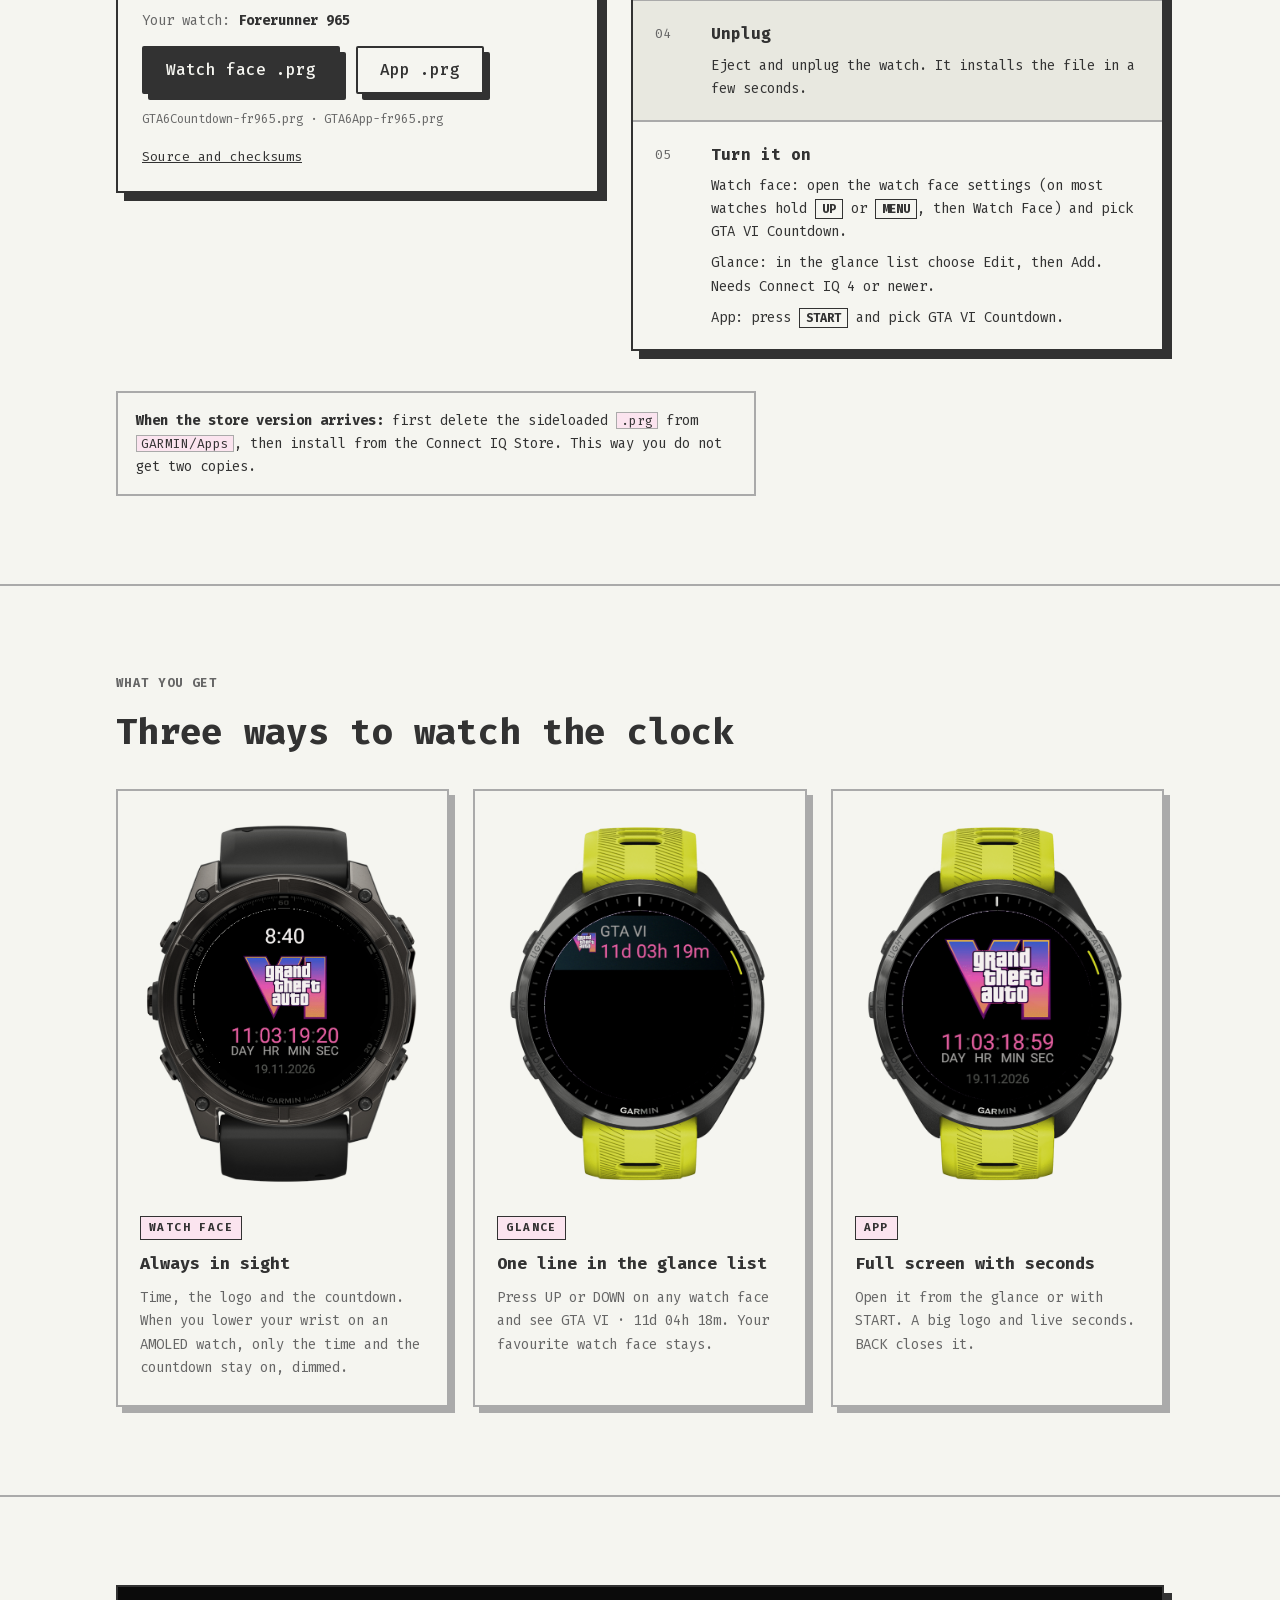
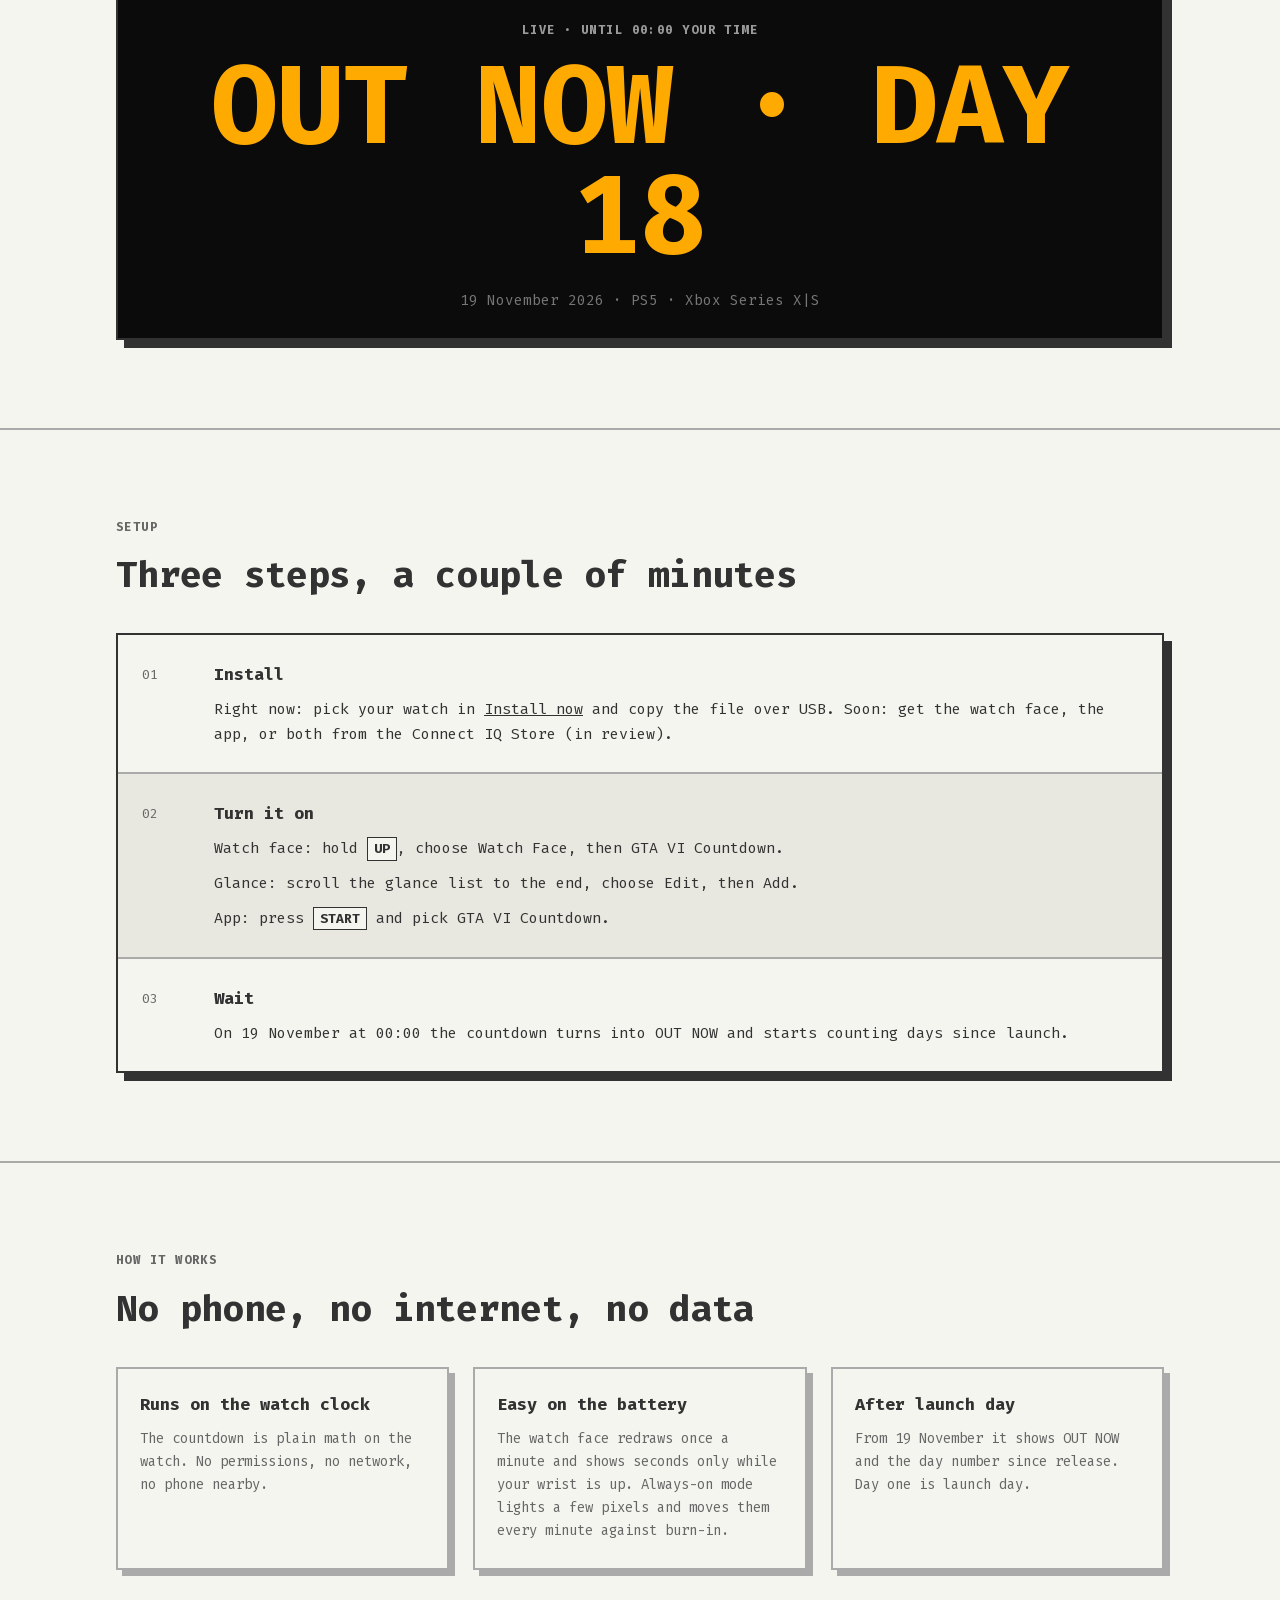
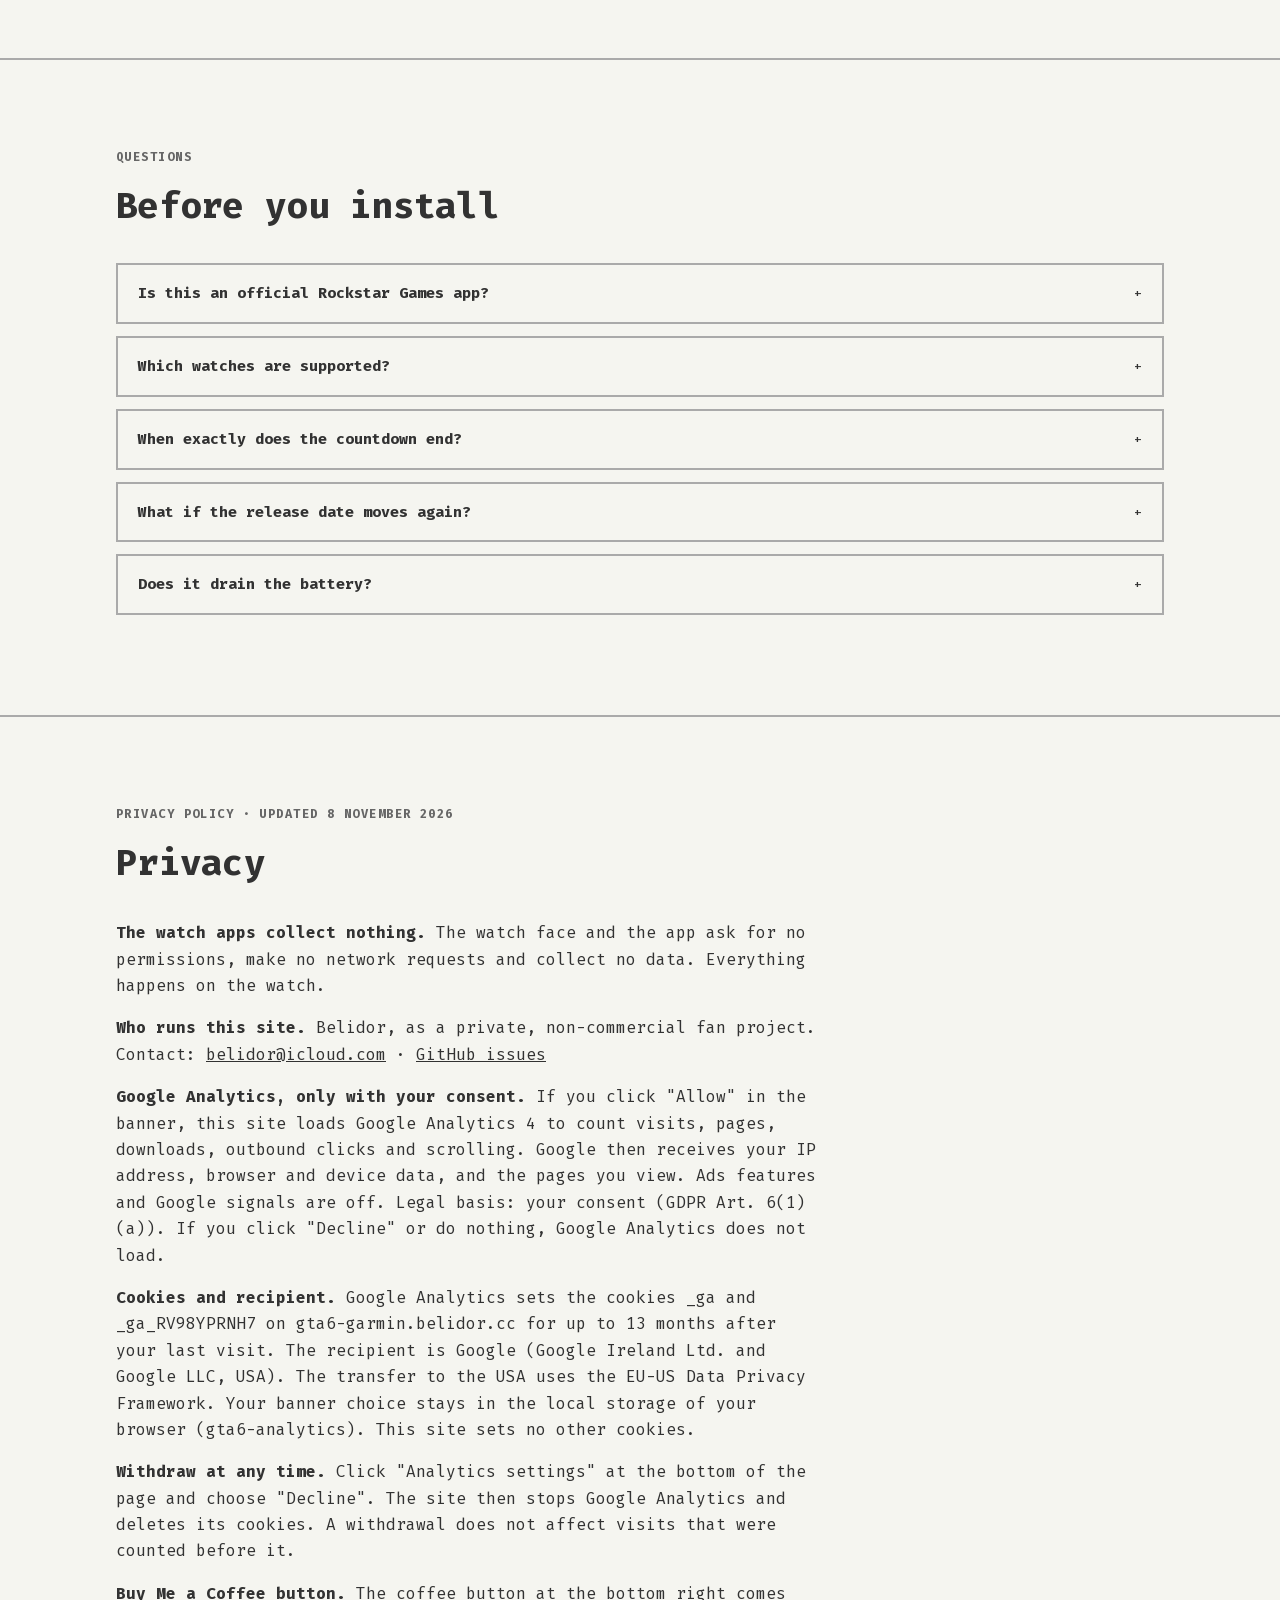
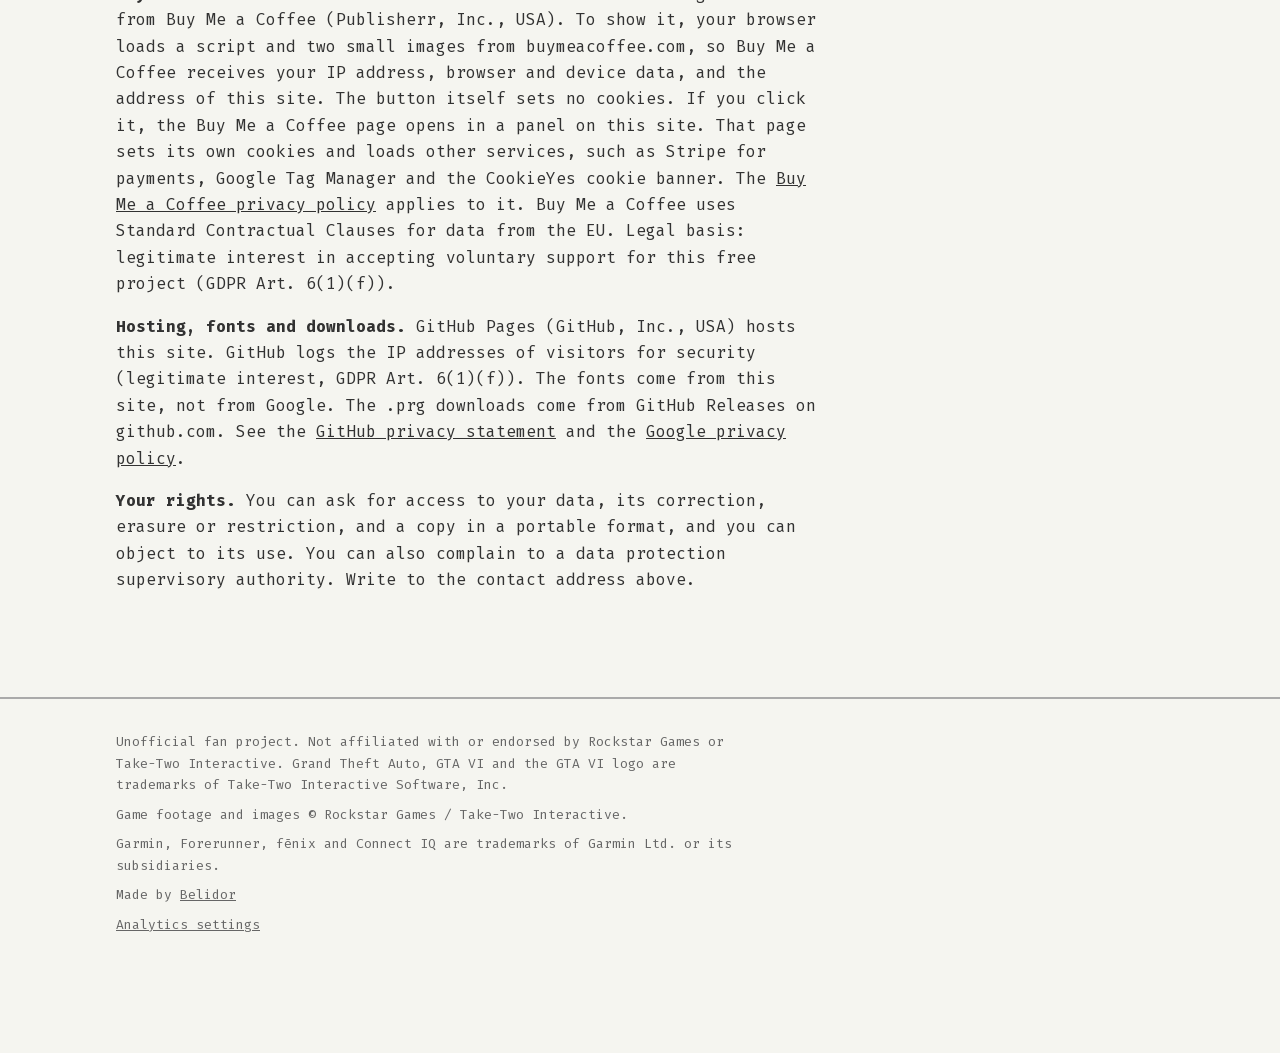
==== commit 3a8b8acf: "Add Buy Me a Coffee button to the landing - Widget tag at the end of the page, pinned with SRI and l" ====
--- a/landing/index.html
+++ b/landing/index.html
@@ -3,7 +3,7 @@
 <head>
 <meta charset="utf-8">
 <meta name="viewport" content="width=device-width, initial-scale=1">
-<meta http-equiv="Content-Security-Policy" content="default-src 'self'; script-src 'self' https://www.googletagmanager.com; connect-src 'self' https://*.google-analytics.com https://*.analytics.google.com https://www.googletagmanager.com; img-src 'self' data: https://*.google-analytics.com https://www.googletagmanager.com; style-src 'self' 'unsafe-inline'; font-src 'self'; object-src 'none'; base-uri 'self'; form-action 'none'">
+<meta http-equiv="Content-Security-Policy" content="default-src 'self'; script-src 'self' https://www.googletagmanager.com https://cdnjs.buymeacoffee.com/1.0.0/widget.prod.min.js; connect-src 'self' https://*.google-analytics.com https://*.analytics.google.com https://www.googletagmanager.com; img-src 'self' data: https://*.google-analytics.com https://www.googletagmanager.com https://cdn.buymeacoffee.com/widget/assets/ https://cdn.buymeacoffee.com/assets/img/widget/loader.svg; frame-src https://www.buymeacoffee.com https://buymeacoffee.com; style-src 'self' 'unsafe-inline'; font-src 'self'; object-src 'none'; base-uri 'self'; form-action 'none'">
 <meta name="referrer" content="strict-origin-when-cross-origin">
 <title>GTA VI Countdown — on a Garmin watch</title>
 <meta name="description" content="Days, hours, minutes and seconds until GTA VI, on your Garmin watch. A watch face, a glance and a full-screen app. Free and open source.">
@@ -286,6 +286,7 @@
         <p><b>Google Analytics, only with your consent.</b> If you click "Allow" in the banner, this site loads Google Analytics 4 to count visits, pages, downloads, outbound clicks and scrolling. Google then receives your IP address, browser and device data, and the pages you view. Ads features and Google signals are off. Legal basis: your consent (GDPR Art. 6(1)(a)). If you click "Decline" or do nothing, Google Analytics does not load.</p>
         <p><b>Cookies and recipient.</b> Google Analytics sets the cookies <code>_ga</code> and <code>_ga_RV98YPRNH7</code> on gta6-garmin.belidor.cc for up to 13 months after your last visit. The recipient is Google (Google Ireland Ltd. and Google LLC, USA). The transfer to the USA uses the EU-US Data Privacy Framework. Your banner choice stays in the local storage of your browser (<code>gta6-analytics</code>). This site sets no other cookies.</p>
         <p><b>Withdraw at any time.</b> Click "Analytics settings" at the bottom of the page and choose "Decline". The site then stops Google Analytics and deletes its cookies. A withdrawal does not affect visits that were counted before it.</p>
+        <p><b>Buy Me a Coffee button.</b> The coffee button at the bottom right comes from Buy Me a Coffee (Publisherr, Inc., USA). To show it, your browser loads a script and two small images from buymeacoffee.com, so Buy Me a Coffee receives your IP address, browser and device data, and the address of this site. The button itself sets no cookies. If you click it, the Buy Me a Coffee page opens in a panel on this site. That page sets its own cookies and loads other services, such as Stripe for payments, Google Tag Manager and the CookieYes cookie banner. The <a href="https://buymeacoffee.com/privacy-policy">Buy Me a Coffee privacy policy</a> applies to it. Buy Me a Coffee uses Standard Contractual Clauses for data from the EU. Legal basis: legitimate interest in accepting voluntary support for this free project (GDPR Art. 6(1)(f)).</p>
         <p><b>Hosting, fonts and downloads.</b> GitHub Pages (GitHub, Inc., USA) hosts this site. GitHub logs the IP addresses of visitors for security (legitimate interest, GDPR Art. 6(1)(f)). The fonts come from this site, not from Google. The <code>.prg</code> downloads come from GitHub Releases on github.com. See the <a href="https://docs.github.com/en/site-policy/privacy-policies/github-general-privacy-statement">GitHub privacy statement</a> and the <a href="https://policies.google.com/privacy">Google privacy policy</a>.</p>
         <p><b>Your rights.</b> You can ask for access to your data, its correction, erasure or restriction, and a copy in a portable format, and you can object to its use. You can also complain to a data protection supervisory authority. Write to the contact address above.</p>
     </div>
@@ -305,5 +306,16 @@
 <script src="main.js"></script>
 <script src="install/install.js" defer></script>
 <script src="analytics.js" defer></script>
+<script src="support.js" defer></script>
+<!-- Buy Me a Coffee button.
+     - integrity pins the reviewed 1.0.0 file. Buy Me a Coffee edits that file in place now and then; the browser
+       then refuses it and the button disappears. The workflow .github/workflows/bmc-widget-check.yml fails when
+       that happens: review the new file, then update the hash here.
+     - defer: a slow Buy Me a Coffee server must not hold back the consent banner and the download picker.
+       Do not use async: the widget builds itself on DOMContentLoaded and would miss it.
+     - The CSP above allows only this script, its two images and its panel page. Its unused .eot font is skipped
+       by current browsers, and font-src 'self' would block it anyway.
+     - Keep data-message empty: with a message the widget sets a 24-hour "visited" cookie, which needs consent. -->
+<script defer data-name="BMC-Widget" data-cfasync="false" src="https://cdnjs.buymeacoffee.com/1.0.0/widget.prod.min.js" integrity="sha384-Ix5rVKHOmV5CEwVkvVF0OJsmX53F8y01q+sE3+b41ZLmPZWgufB7atrf9pwA7r1e" crossorigin="anonymous" data-id="belid0r" data-description="Support me on Buy me a coffee!" data-message="" data-color="#5F7FFF" data-position="Right" data-x_margin="18" data-y_margin="18"></script>
 </body>
 </html>
--- a/landing/style.css
+++ b/landing/style.css
@@ -211,6 +211,32 @@
 footer { border-top: 2px solid var(--border); padding: 32px 0 48px; font-size: 13px; color: var(--muted); }
 footer p { margin: 0 0 8px; max-width: 80ch; }
 
+/* Buy Me a Coffee button (built by the widget script, fixed at bottom right, 64 px, 18 px margins).
+   The footer ends below it, so the button never sits on the last lines of text. */
+footer { padding-bottom: 110px; }
+/* The light ring keeps the dark outline visible over the dark hero photo too. */
+/* The widget animates "all" properties; animate only its hover zoom, so the focus ring shows at once. */
+#bmc-wbtn { transition-property: transform !important; }
+#bmc-wbtn:focus-visible { outline: 3px solid var(--fg); outline-offset: 3px; box-shadow: 0 0 0 3px var(--bg) !important; }
+#bmc-close-btn:focus-visible { outline: 3px solid var(--fg); outline-offset: 2px; }
+@media (forced-colors: active) {
+    #bmc-wbtn { border: 2px solid CanvasText; }
+    #bmc-wbtn svg path { fill: CanvasText; }
+}
+/* The widget animates with inline styles; stop that for visitors who ask for less motion.
+   Never override the panel's transform: the closed panel depends on its scale(0). */
+@media (prefers-reduced-motion: reduce) {
+    #bmc-wbtn, #bmc-iframe { transition: none !important; }
+    #bmc-wbtn { transform: none !important; }
+}
+/* On narrow screens the button would cover the consent banner: hide it until the visitor chooses. */
+@media (max-width: 760px) {
+    body:has(.ga-banner) #bmc-wbtn { display: none !important; }
+}
+@media print {
+    #bmc-wbtn { display: none !important; }
+}
+
 /* Phones */
 @media (max-width: 820px) {
     section { padding: 60px 0; }
--- a/landing/home.css
+++ b/landing/home.css
@@ -282,7 +282,7 @@
 /* Credit label pinned to the bottom edge of the hero, like a tag on a film still. */
 .cine-credit {
     position: absolute;
-    right: max(16px, calc(50% - 524px));
+    right: max(96px, calc(50% - 524px)); /* 96px keeps it clear of the Buy Me a Coffee button */
     bottom: -15px;
     z-index: 3;
     margin: 0;
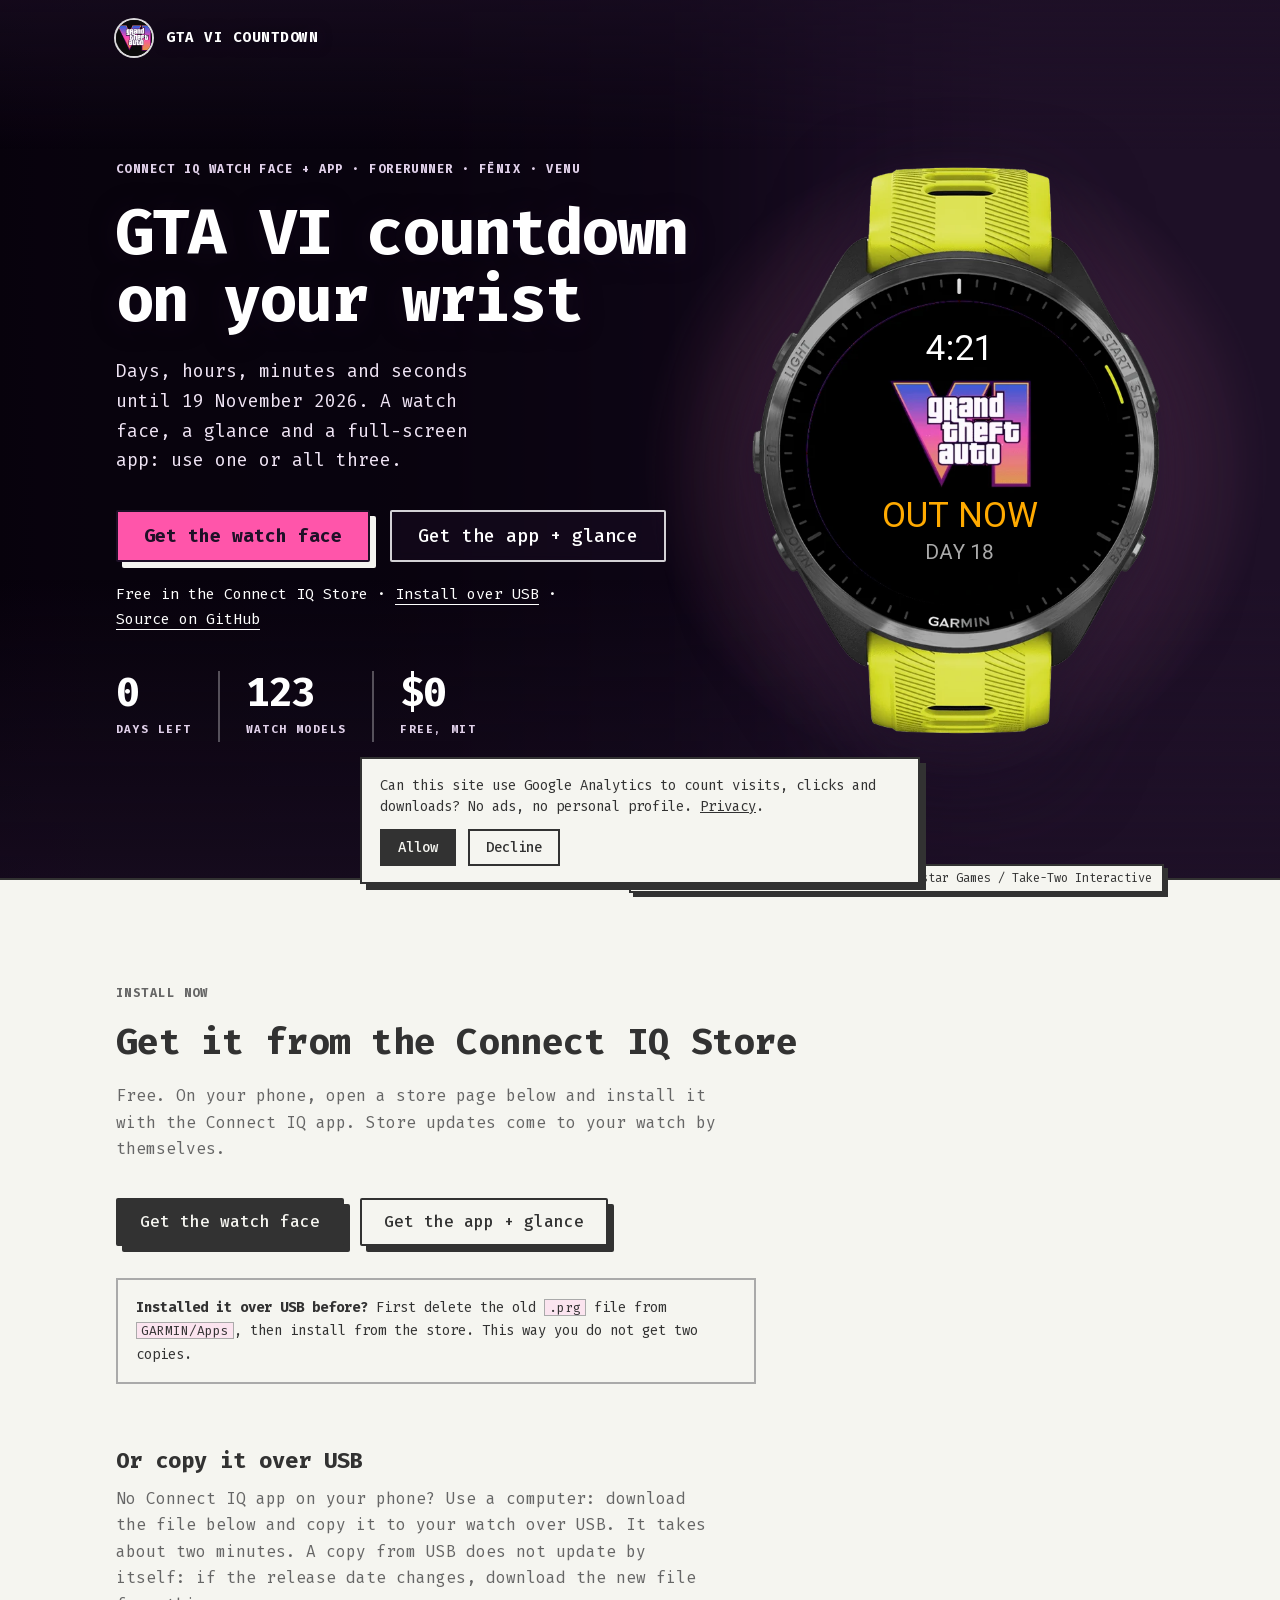
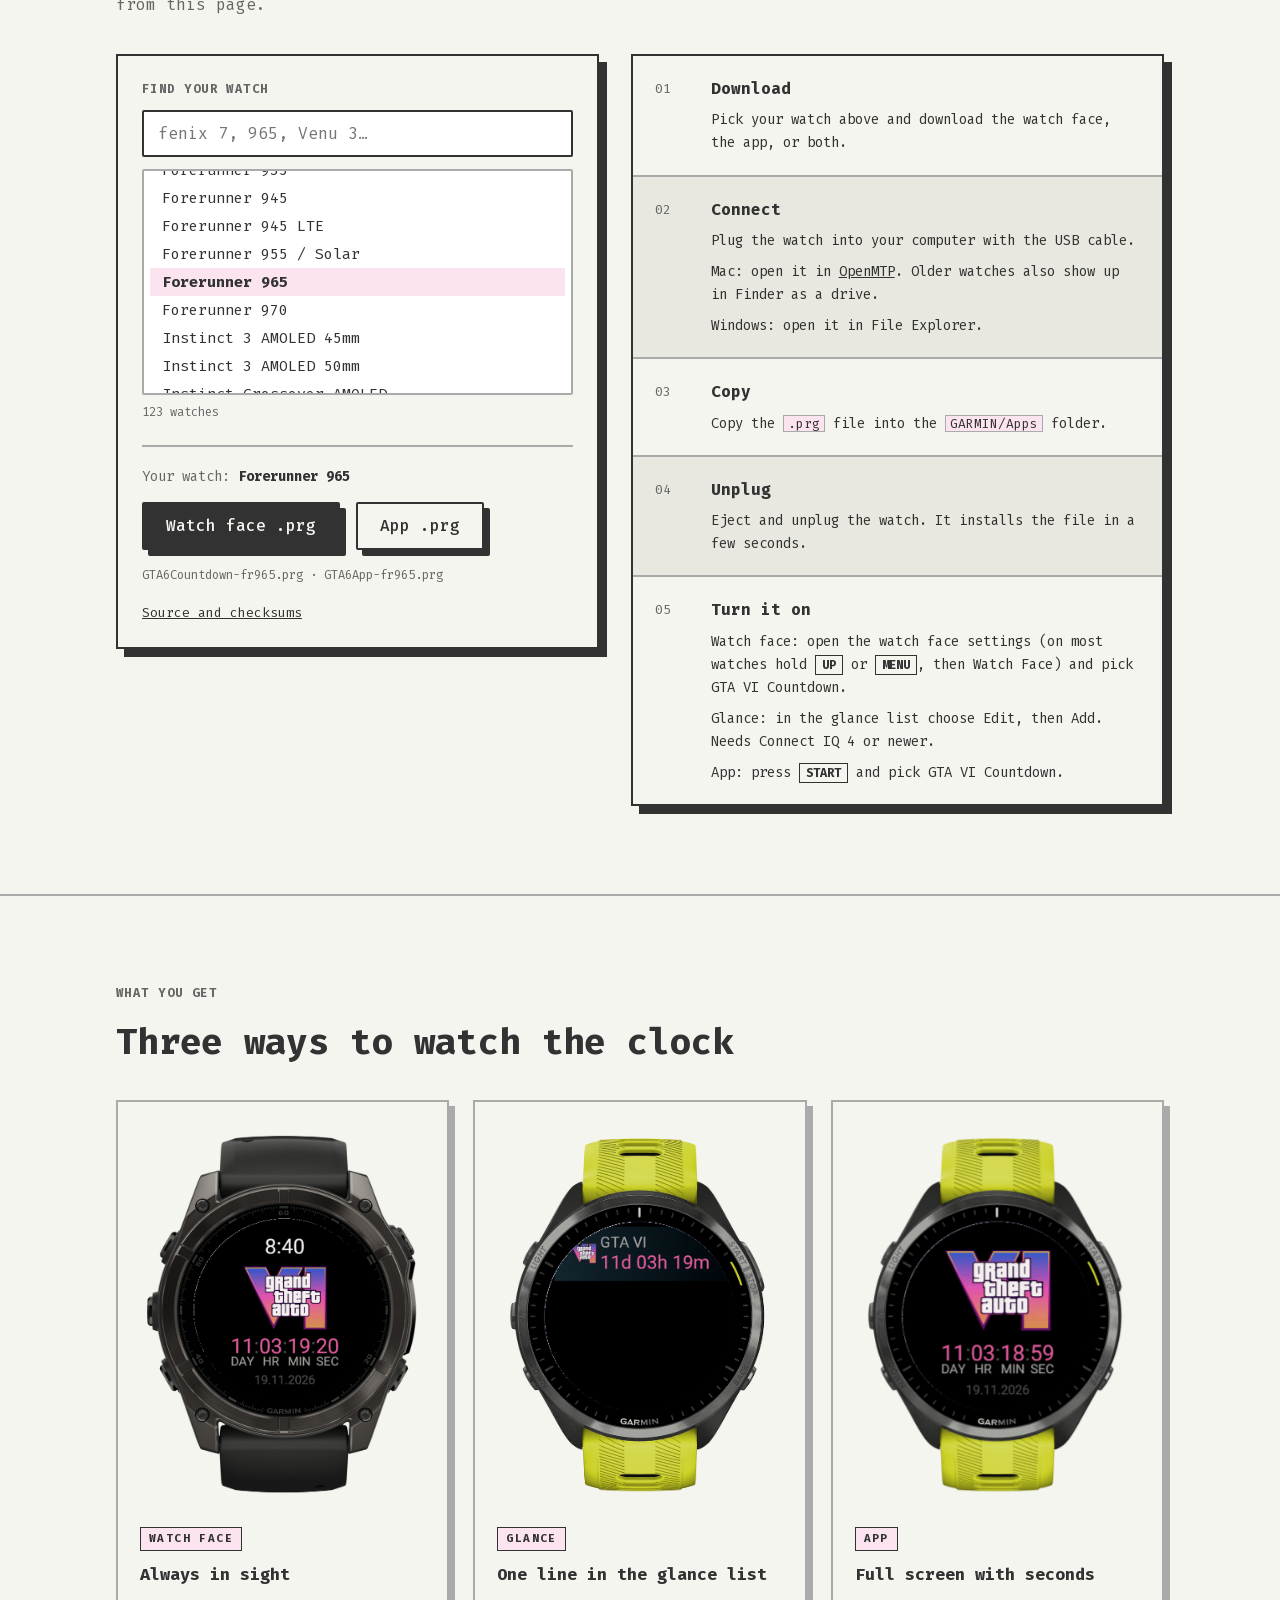
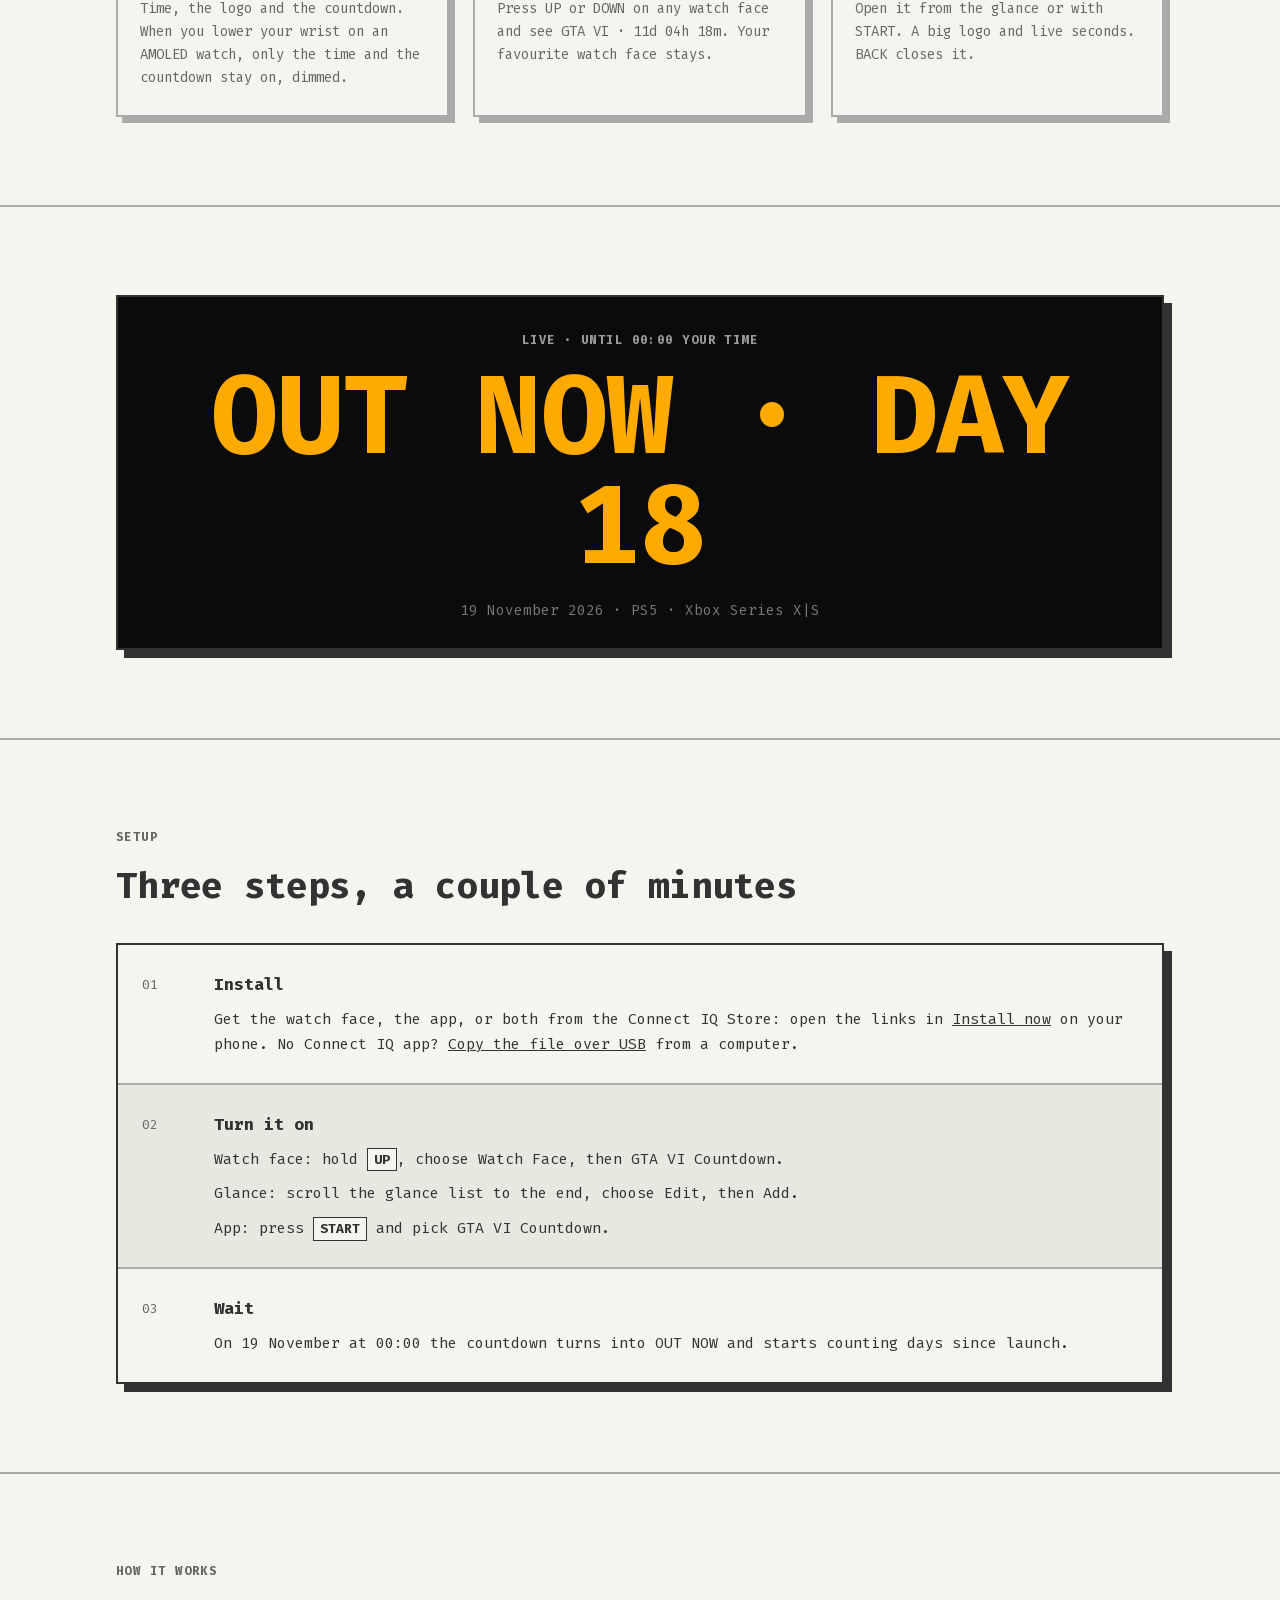
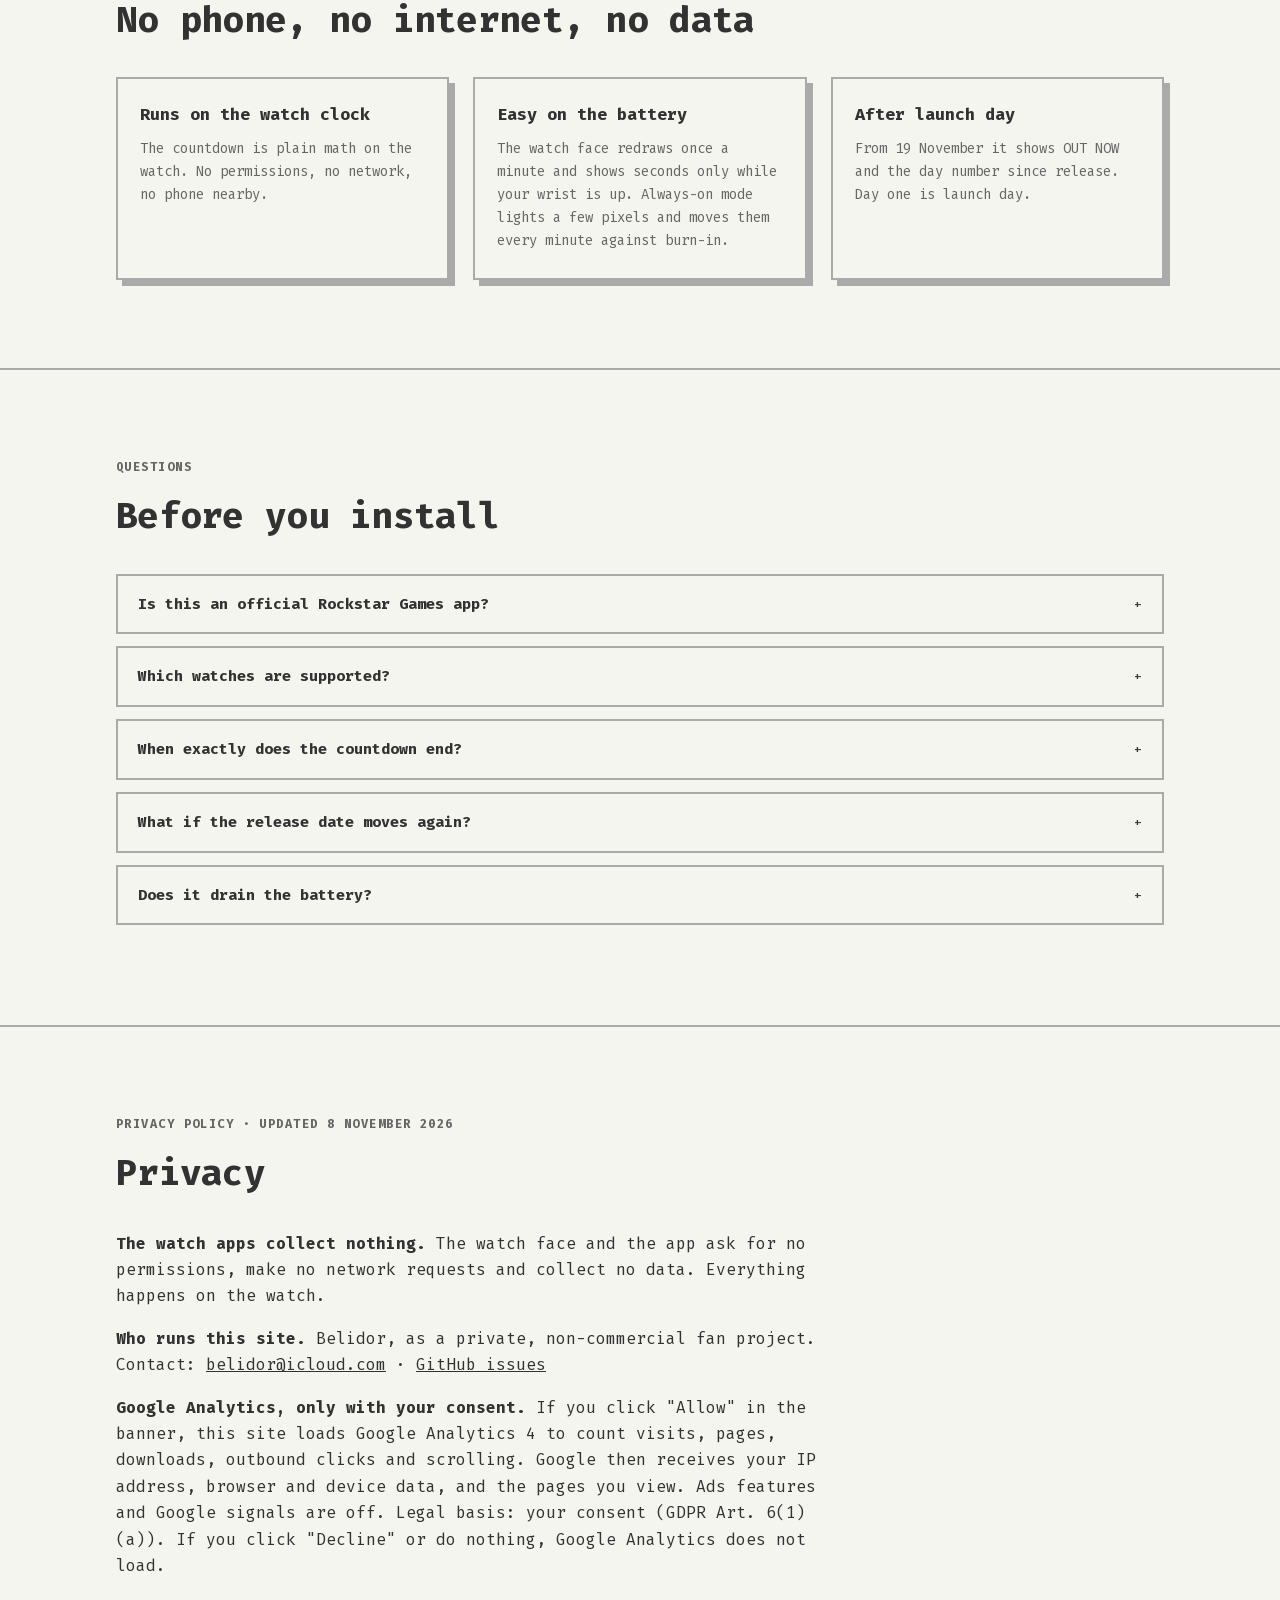
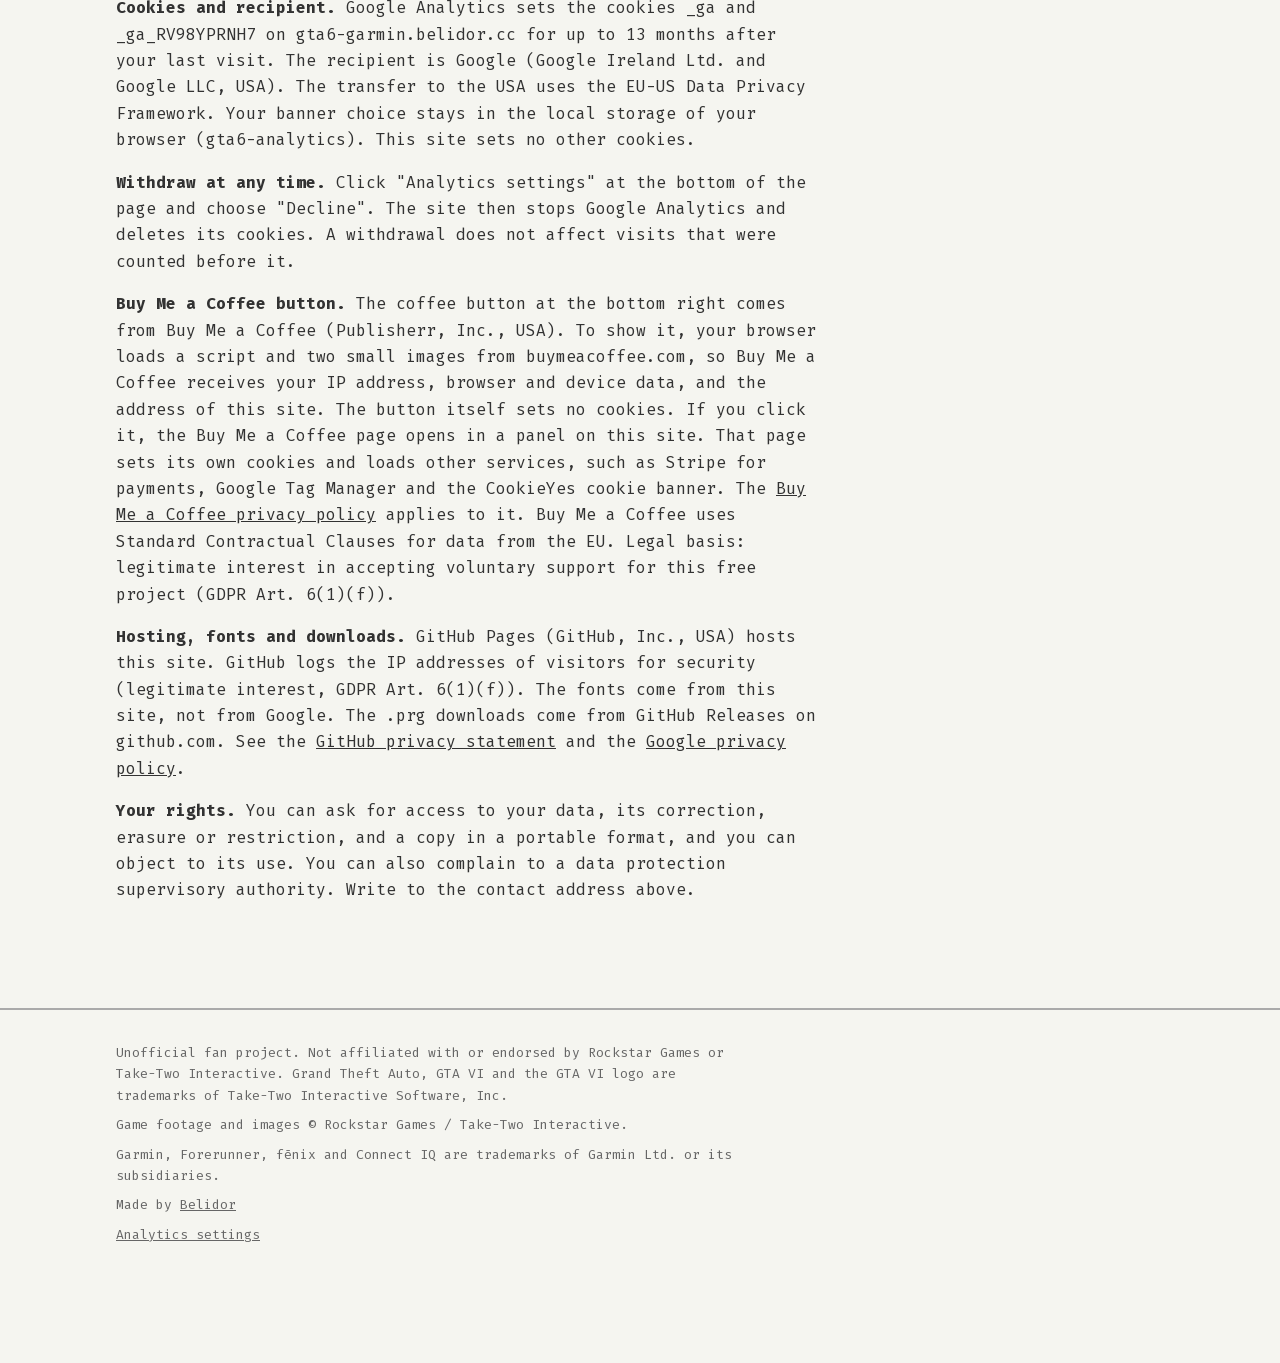
==== commit e8f2811e: "Link the Connect IQ Store: both apps approved on 9 November - Landing: hero buttons go straight to t" ====
--- a/landing/index.html
+++ b/landing/index.html
@@ -54,10 +54,10 @@
             <h1 id="cine-title"><span class="cine-line">GTA VI countdown</span> on your wrist</h1>
             <p class="lead">Days, hours, minutes and seconds until 19 November 2026. A watch face, a glance and a full-screen app: use one or all three.</p>
             <div class="cine-actions">
-                <a class="cine-btn cine-btn-primary" href="#install">Install now</a>
-                <a class="cine-btn cine-btn-ghost" href="#install">Connect IQ Store — soon</a>
-            </div>
-            <p class="cine-source"><a href="https://github.com/Belidor/gta6-countdown">Source on GitHub</a></p>
+                <a class="cine-btn cine-btn-primary" href="https://apps.garmin.com/apps/e79c66ca-c48b-4cfc-af49-adbebb4d6765">Get the watch face</a>
+                <a class="cine-btn cine-btn-ghost" href="https://apps.garmin.com/apps/8770fc91-db38-408e-95f4-de4a30fe0c35">Get the app + glance</a>
+            </div>
+            <p class="cine-source">Free in the Connect IQ Store · <a href="#usb">Install over USB</a> · <a href="https://github.com/Belidor/gta6-countdown">Source on GitHub</a></p>
             <div class="stats">
                 <div class="stat"><b id="stat-days">12</b><span>Days left</span></div>
                 <div class="stat"><b>123</b><span>Watch models</span></div>
@@ -93,8 +93,16 @@
 <section id="install" class="ins">
     <div class="wrap">
         <p class="eyebrow">Install now</p>
-        <h2>Install before it hits the store</h2>
-        <p class="ins-lead">The Connect IQ Store review takes a few days. Until then, copy the file to your watch over USB. It takes about two minutes.</p>
+        <h2>Get it from the Connect IQ Store</h2>
+        <p class="ins-lead">Free. On your phone, open a store page below and install it with the Connect IQ app. Store updates come to your watch by themselves.</p>
+        <div class="ins-buttons">
+            <a class="ins-btn ins-btn-dark" href="https://apps.garmin.com/apps/e79c66ca-c48b-4cfc-af49-adbebb4d6765">Get the watch face</a>
+            <a class="ins-btn ins-btn-light" href="https://apps.garmin.com/apps/8770fc91-db38-408e-95f4-de4a30fe0c35">Get the app + glance</a>
+        </div>
+        <p class="ins-note ins-note-store"><b>Installed it over USB before?</b> First delete the old <code>.prg</code> file from <code>GARMIN/Apps</code>, then install from the store. This way you do not get two copies.</p>
+
+        <h3 class="ins-alt" id="usb">Or copy it over USB</h3>
+        <p class="ins-lead">No Connect IQ app on your phone? Use a computer: download the file below and copy it to your watch over USB. It takes about two minutes. A copy from USB does not update by itself: if the release date changes, download the new file from this page.</p>
 
         <div class="ins-grid">
             <div class="ins-pick">
@@ -118,25 +126,25 @@
 
             <ol class="ins-steps">
                 <li>
-                    <h3>Download</h3>
+                    <h4>Download</h4>
                     <p>Pick your watch above and download the watch face, the app, or both.</p>
                 </li>
                 <li>
-                    <h3>Connect</h3>
+                    <h4>Connect</h4>
                     <p>Plug the watch into your computer with the USB cable.</p>
                     <p>Mac: open it in <a href="https://openmtp.ganeshrvel.com/">OpenMTP</a>. Older watches also show up in Finder as a drive.</p>
                     <p>Windows: open it in File Explorer.</p>
                 </li>
                 <li>
-                    <h3>Copy</h3>
+                    <h4>Copy</h4>
                     <p>Copy the <code>.prg</code> file into the <code>GARMIN/Apps</code> folder.</p>
                 </li>
                 <li>
-                    <h3>Unplug</h3>
+                    <h4>Unplug</h4>
                     <p>Eject and unplug the watch. It installs the file in a few seconds.</p>
                 </li>
                 <li>
-                    <h3>Turn it on</h3>
+                    <h4>Turn it on</h4>
                     <p>Watch face: open the watch face settings (on most watches hold <span class="ins-kbd">UP</span> or <span class="ins-kbd">MENU</span>, then Watch Face) and pick GTA VI Countdown.</p>
                     <p>Glance: in the glance list choose Edit, then Add. Needs Connect IQ 4 or newer.</p>
                     <p>App: press <span class="ins-kbd">START</span> and pick GTA VI Countdown.</p>
@@ -144,7 +152,6 @@
             </ol>
         </div>
 
-        <p class="ins-note"><b>When the store version arrives:</b> first delete the sideloaded <code>.prg</code> from <code>GARMIN/Apps</code>, then install from the Connect IQ Store. This way you do not get two copies.</p>
     </div>
 </section>
 
@@ -203,7 +210,7 @@
                 <span class="n">01</span>
                 <div>
                     <h3>Install</h3>
-                    <p>Right now: pick your watch in <a href="#install">Install now</a> and copy the file over USB. Soon: get the watch face, the app, or both from the Connect IQ Store (in review).</p>
+                    <p>Get the watch face, the app, or both from the Connect IQ Store: open the links in <a href="#install">Install now</a> on your phone. No Connect IQ app? <a href="#usb">Copy the file over USB</a> from a computer.</p>
                 </div>
             </div>
             <div class="step">
@@ -268,7 +275,7 @@
         </details>
         <details>
             <summary>What if the release date moves again?</summary>
-            <div class="answer"><p>The date gets updated, and Connect IQ delivers the update to your watch.</p></div>
+            <div class="answer"><p>The date gets updated in a new version. The Connect IQ Store version updates by itself. A copy from USB does not: download the new file from this page.</p></div>
         </details>
         <details>
             <summary>Does it drain the battery?</summary>
--- a/landing/style.css
+++ b/landing/style.css
@@ -214,9 +214,9 @@
 /* Buy Me a Coffee button (built by the widget script, fixed at bottom right, 64 px, 18 px margins).
    The footer ends below it, so the button never sits on the last lines of text. */
 footer { padding-bottom: 110px; }
-/* The light ring keeps the dark outline visible over the dark hero photo too. */
 /* The widget animates "all" properties; animate only its hover zoom, so the focus ring shows at once. */
 #bmc-wbtn { transition-property: transform !important; }
+/* The light ring keeps the dark outline visible over the dark hero photo too. */
 #bmc-wbtn:focus-visible { outline: 3px solid var(--fg); outline-offset: 3px; box-shadow: 0 0 0 3px var(--bg) !important; }
 #bmc-close-btn:focus-visible { outline: 3px solid var(--fg); outline-offset: 2px; }
 @media (forced-colors: active) {
--- a/landing/install/install.css
+++ b/landing/install/install.css
@@ -157,7 +157,7 @@
     font-size: 13px;
     color: var(--ins-muted);
 }
-#install .ins-steps h3 { grid-column: 2; margin: 0 0 6px; font-size: 16px; font-weight: 700; }
+#install .ins-steps h4 { grid-column: 2; margin: 0 0 6px; font-size: 16px; font-weight: 700; }
 #install .ins-steps p { grid-column: 2; margin: 0 0 8px; font-size: 14px; overflow-wrap: anywhere; }
 #install .ins-steps p:last-child { margin-bottom: 0; }
 #install .ins-steps a { color: var(--ins-fg); }
@@ -187,6 +187,11 @@
     border: 2px solid var(--ins-border);
     background: var(--ins-bg);
 }
+
+/* Store links come first; the USB install follows under its own heading */
+#install .ins-note-store { margin: 32px 0 64px; }
+#install .ins-alt { margin: 0 0 12px; font-size: 22px; line-height: 1.2; scroll-margin-top: 32px; }
+#install .ins-alt + .ins-lead { margin-top: 0; }
 
 [hidden] { display: none !important; }
 
@@ -198,7 +203,7 @@
     #install .ins-steps { box-shadow: 6px 6px 0 var(--ins-fg); }
     #install .ins-steps li { grid-template-columns: minmax(0, 1fr); padding: 18px 16px; }
     #install .ins-steps li::before { grid-row: auto; margin-bottom: 2px; }
-    #install .ins-steps h3,
+    #install .ins-steps h4,
     #install .ins-steps p { grid-column: 1; }
 }
 @media (max-width: 480px) {
--- a/landing/home.css
+++ b/landing/home.css
@@ -145,6 +145,7 @@
     color: #fff;
     text-decoration-thickness: 1px;
     text-underline-offset: 5px;
+    white-space: nowrap; /* the line breaks only between links, never inside one */
 }
 .cine-source a:hover { text-decoration-thickness: 2px; }
 .cine-source a:focus-visible { outline: 3px solid var(--focus); outline-offset: 4px; }
@@ -362,7 +363,7 @@
     .cine .stat b { font-size: 34px; }
 }
 
-/* Small phones (320-360px): keep "Connect IQ Store — soon" on one line */
+/* Small phones (320-360px): keep "Get the app + glance" on one line */
 @media (max-width: 360px) {
     .cine-btn { padding: 15px 18px; font-size: 16px; }
 }
